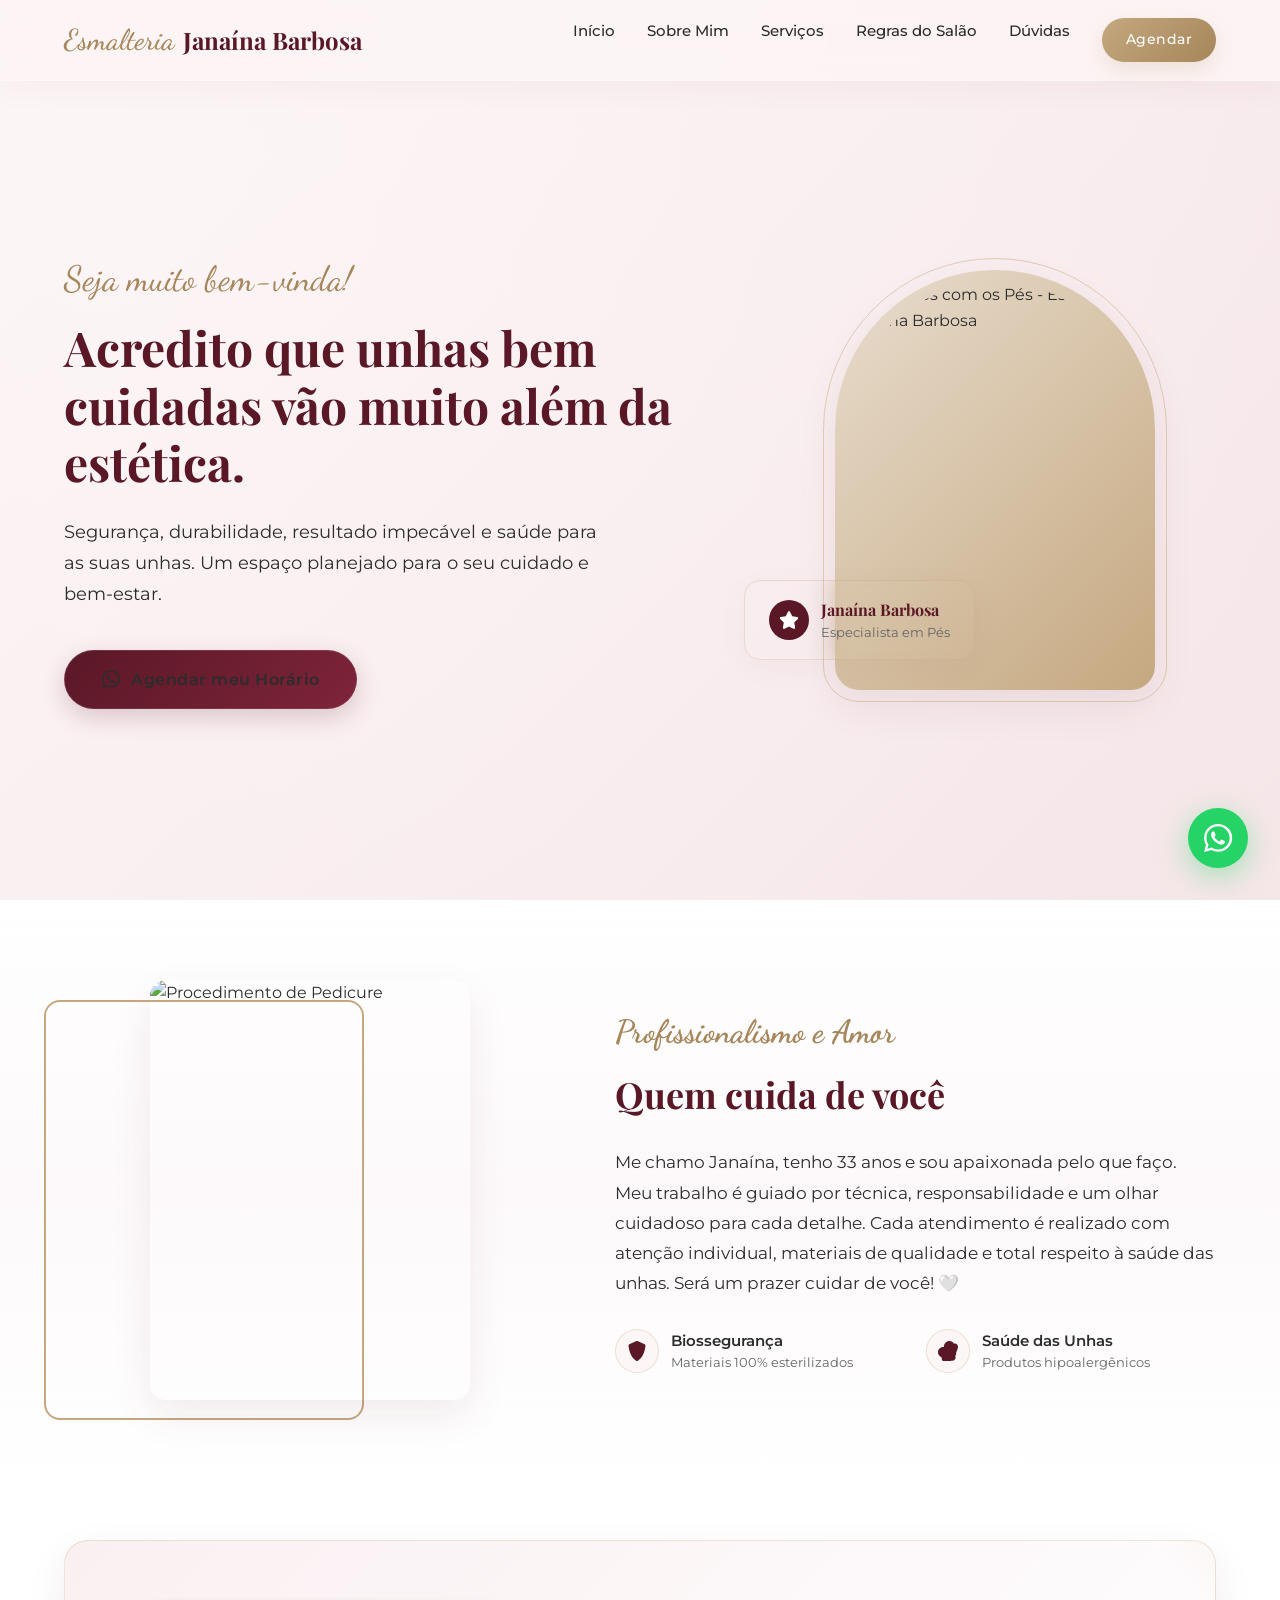
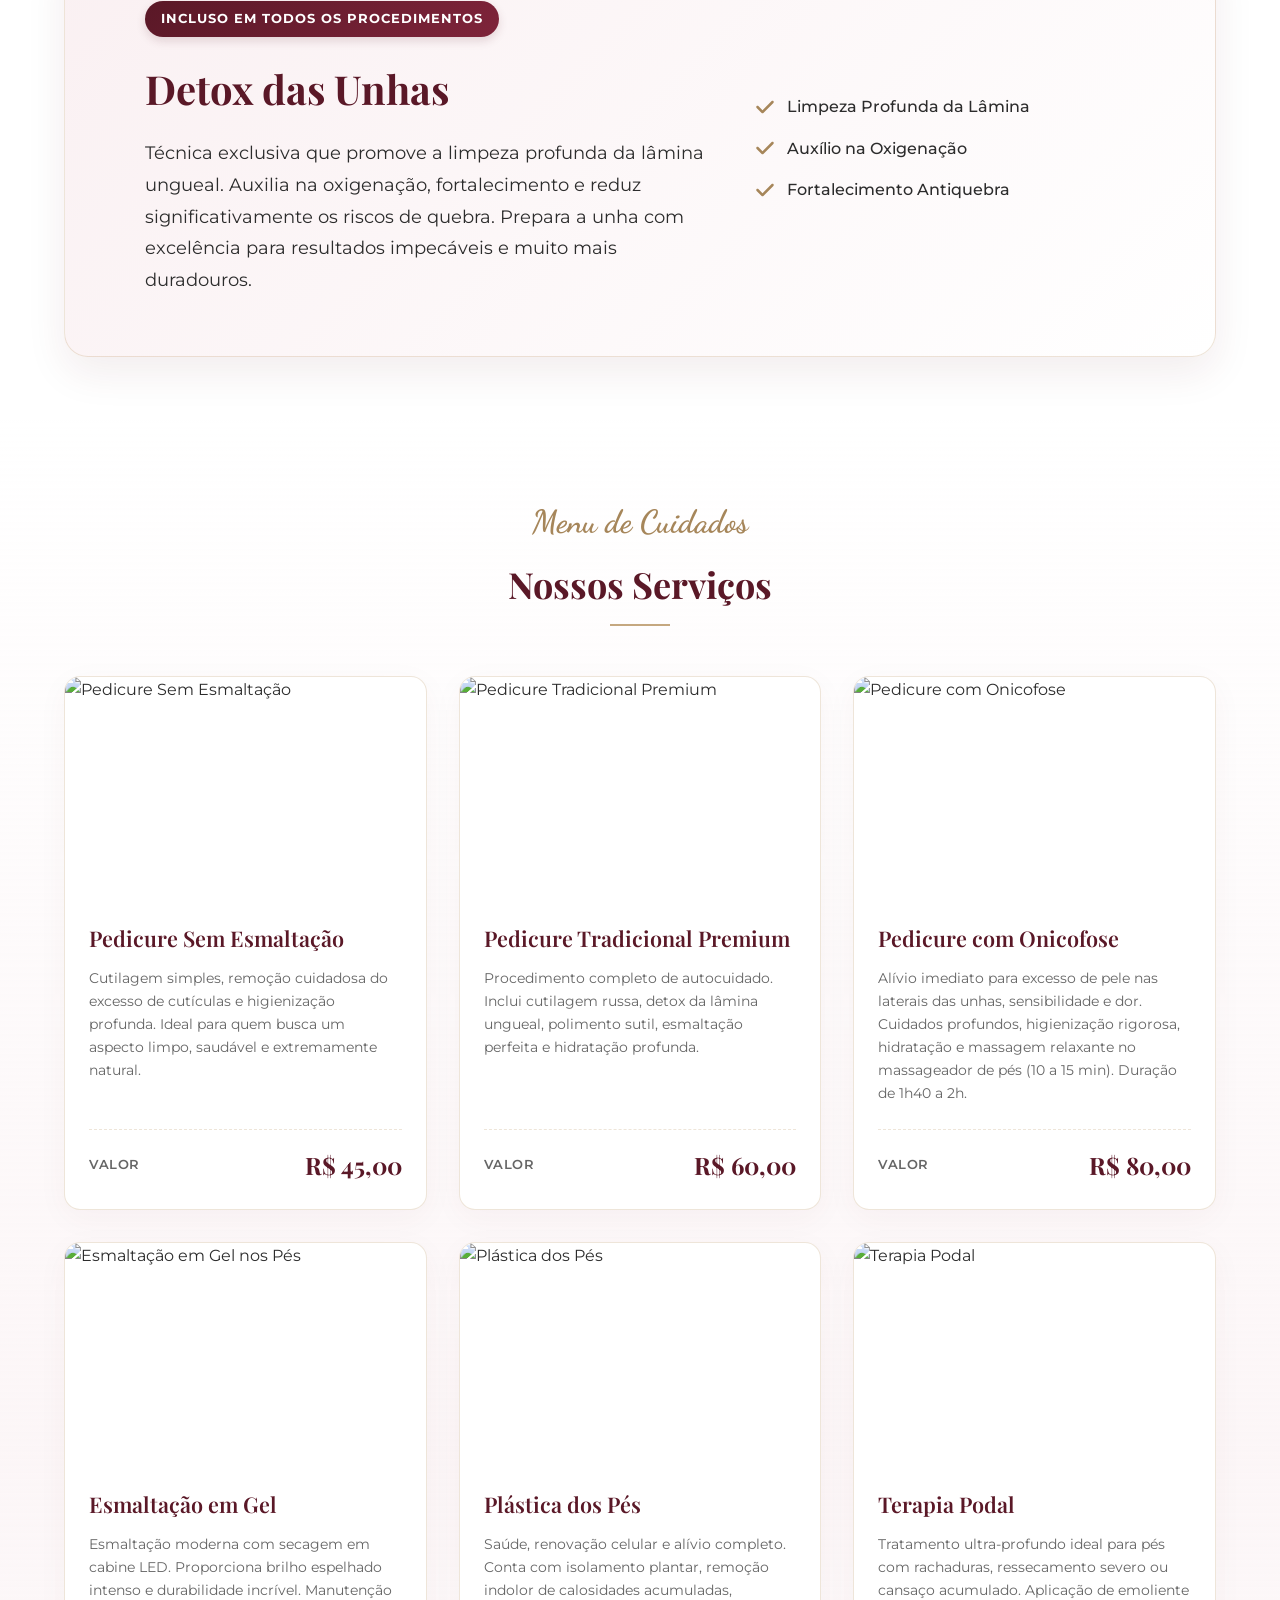
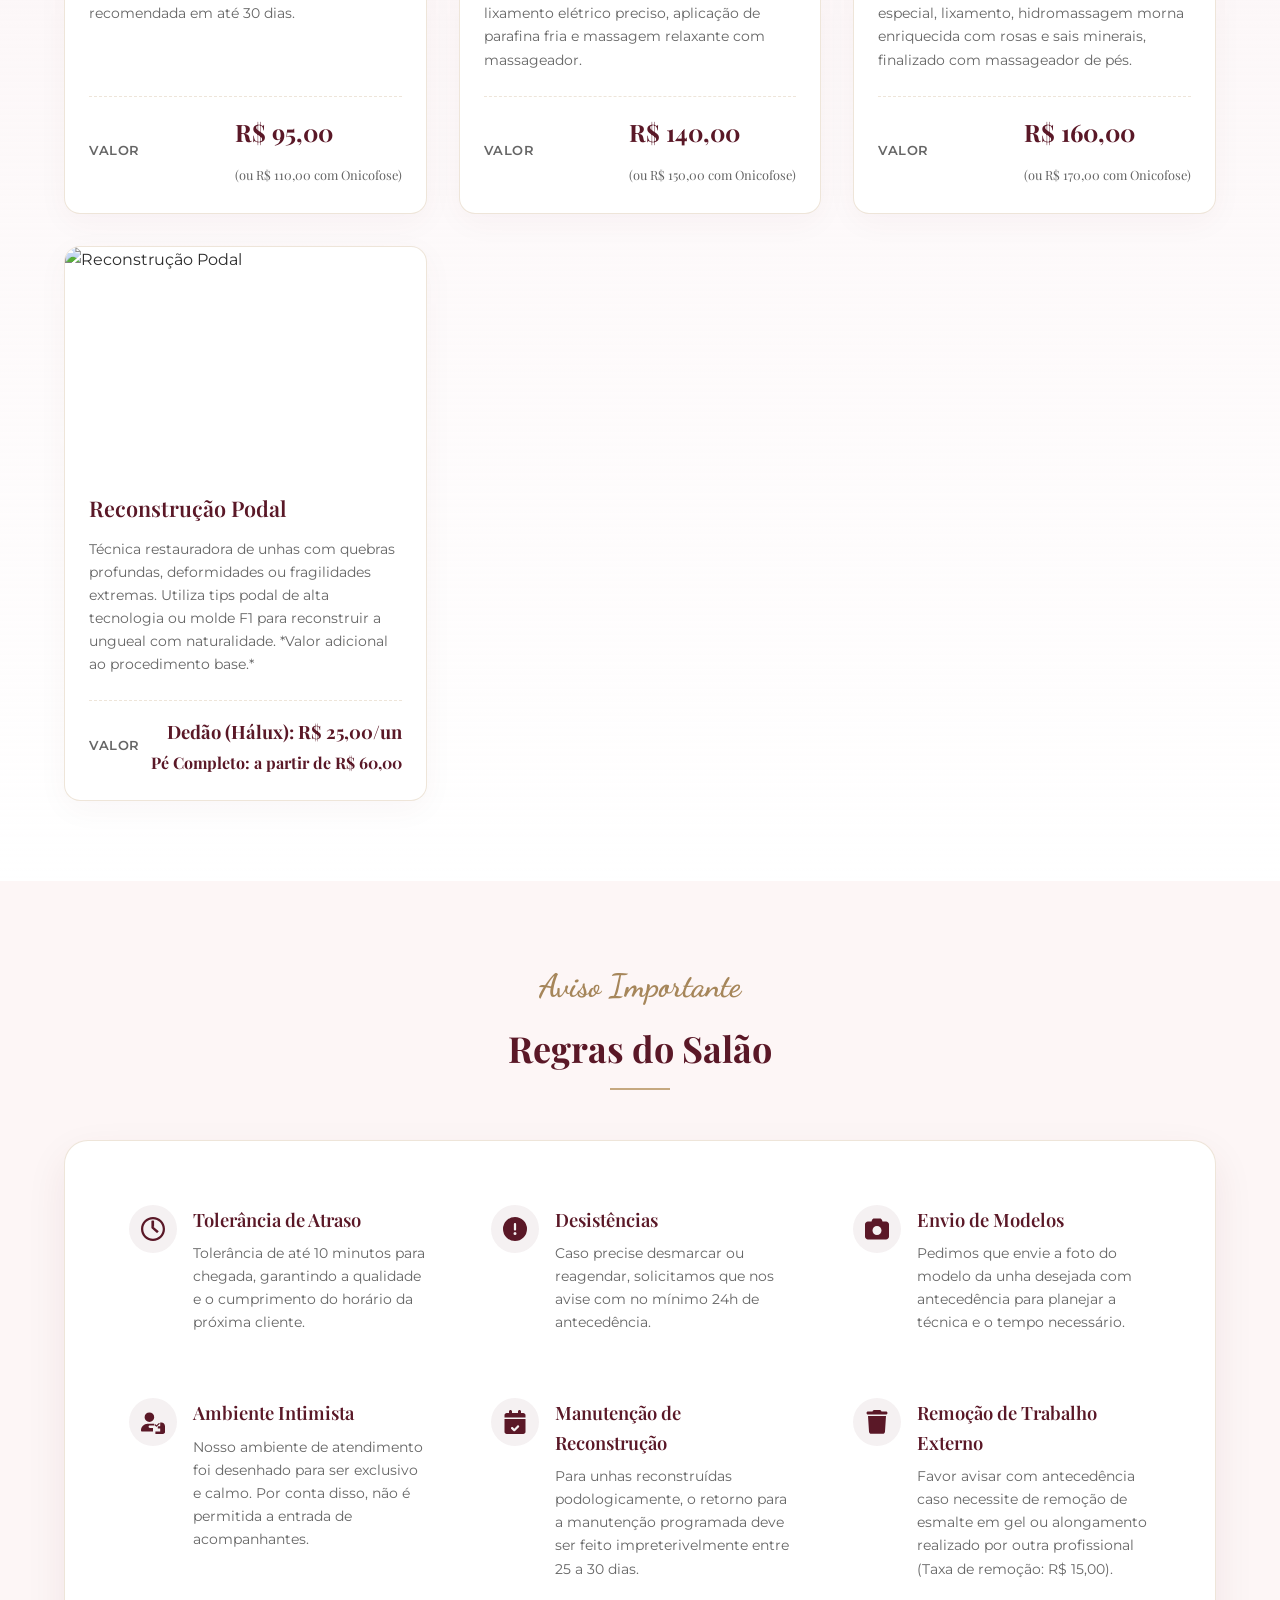
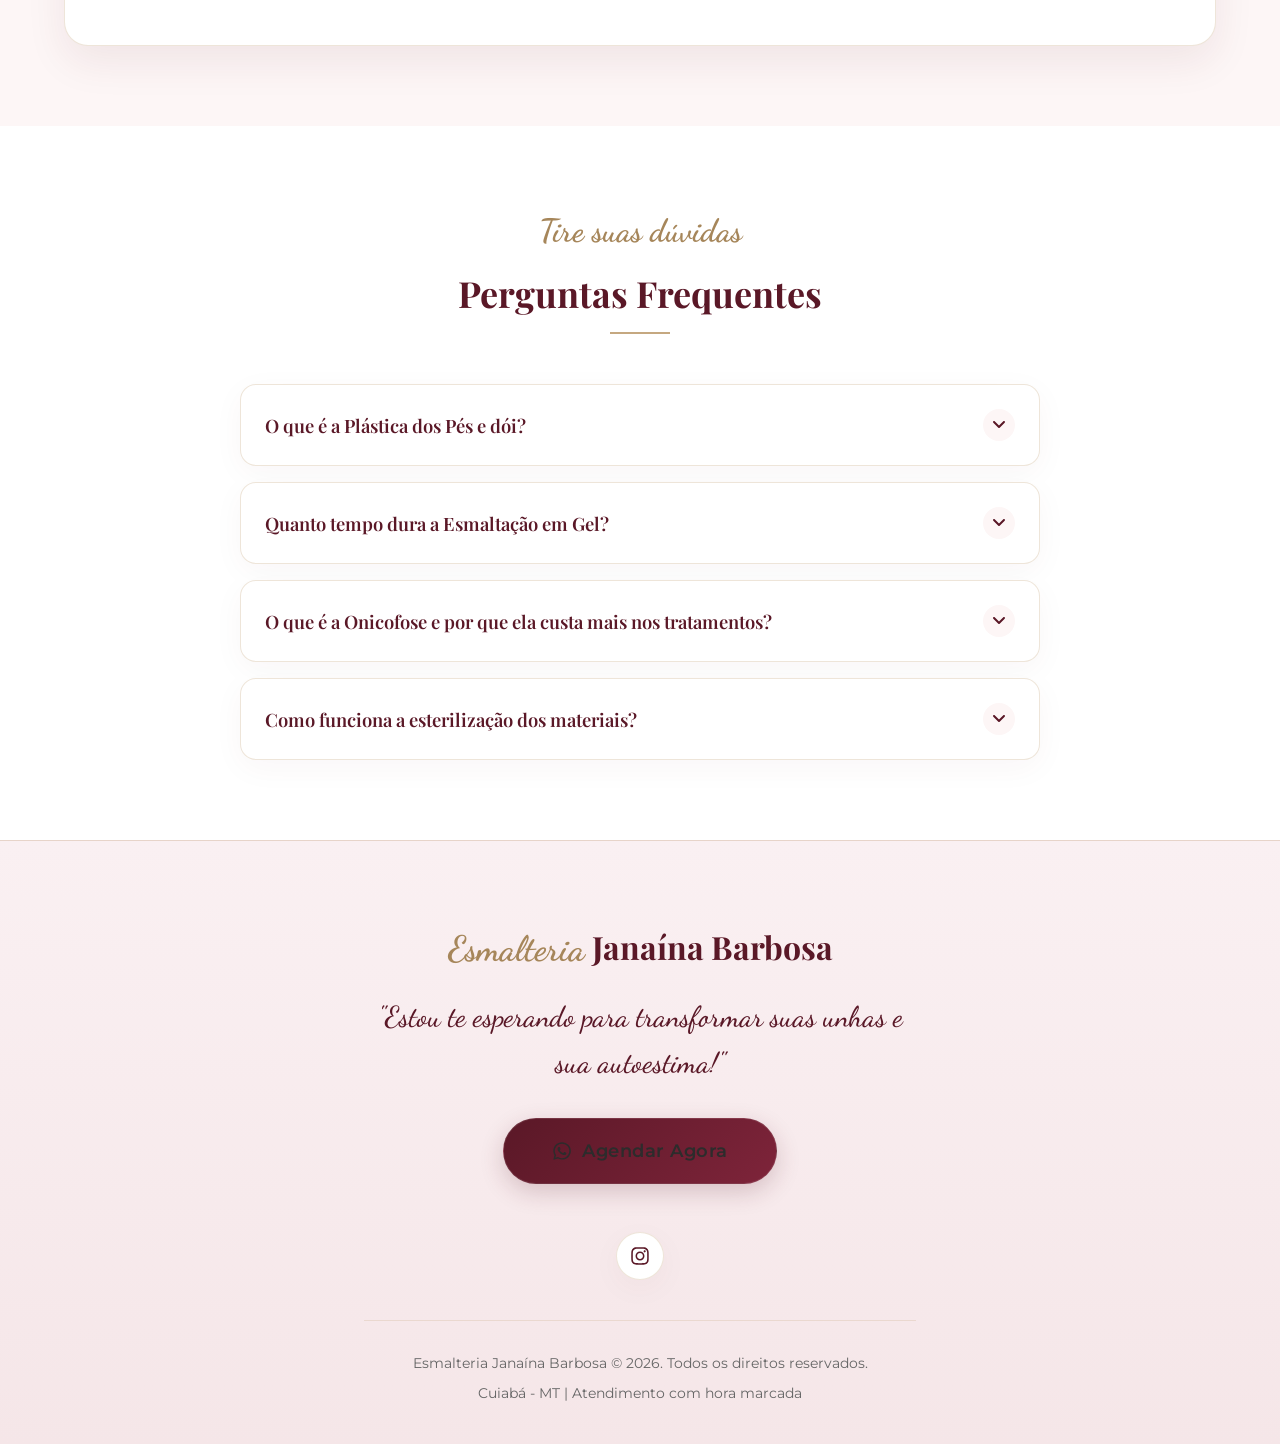
==== index.html @ ee3bd432 "Update image sources for services in index.html" ====
<!DOCTYPE html>
<html lang="pt-BR">
<head>
  <meta charset="UTF-8">
  <meta name="viewport" content="width=device-width, initial-scale=1.0">
  <title>Esmalteria Janaína Barbosa | Saúde e Estética das Unhas</title>
  <meta name="description" content="Esmalteria premium com foco na saúde e estética de pés e mãos. Agende sua Plástica dos Pés, Terapia Podal ou Esmaltação em Gel com Janaína Barbosa.">
  
  <!-- CSS Link -->
  <link rel="stylesheet" href="style.css">
  
  <!-- JS Link -->
  <script src="script.js" defer></script>
</head>
<body>

  <!-- Navigation Header -->
  <header id="header">
    <div class="container nav-wrapper">
      <a href="#" class="logo" id="navLogo">
        <span>Esmalteria</span> Janaína Barbosa
      </a>
      
      <button class="menu-toggle" id="menuToggle" aria-label="Abrir Menu">
        <span></span>
        <span></span>
        <span></span>
      </button>
      
      <ul class="nav-links" id="navLinks">
        <li><a href="#inicio">Início</a></li>
        <li><a href="#sobre">Sobre Mim</a></li>
        <li><a href="#servicos">Serviços</a></li>
        <li><a href="#regras">Regras do Salão</a></li>
        <li><a href="#faq">Dúvidas</a></li>
        <li><a href="#agendar" class="btn btn-gold" style="padding: 10px 24px; font-size: 0.9rem; color: #FFFFFF;">Agendar</a></li>
      </ul>
    </div>
  </header>

  <main>
    <!-- Hero Section -->
    <section id="inicio" class="hero">
      <div class="container hero-grid">
        <div class="hero-content">
          <span class="hero-welcome">Seja muito bem-vinda!</span>
          <h1 class="hero-title">Acredito que unhas bem cuidadas vão muito além da estética.</h1>
          <p class="hero-subtitle">Segurança, durabilidade, resultado impecável e saúde para as suas unhas. Um espaço planejado para o seu cuidado e bem-estar.</p>
          <div class="hero-cta">
            <a href="https://wa.me/5511999999999?text=Olá%20Janaína,%20gostaria%20de%20agendar%20um%20horário." target="_blank" class="btn btn-primary" id="heroCTA">
              <!-- WhatsApp SVG Icon -->
              <svg xmlns="http://www.w3.org/2000/svg" viewBox="0 0 448 512">
                <path d="M380.9 97.1C339 55.1 283.2 32 223.9 32c-122.4 0-222 99.6-222 222 0 39.1 10.2 77.3 29.6 111L3 480l117.7-30.9c32.4 17.7 68.9 27 106.1 27h.1c122.3 0 224.1-99.6 224.1-222 0-59.3-25.2-115-67.1-157zm-157 341.6c-33.2 0-65.7-8.9-94-25.7l-6.7-4-69.8 18.3L72 359.2l-4.4-7c-18.5-29.4-28.2-63.3-28.2-98.2 0-101.7 82.8-184.5 184.6-184.5 49.3 0 95.6 19.2 130.4 54.1 34.8 34.9 56.2 81.2 56.1 130.5 0 101.8-84.9 184.6-186.6 184.6zm101.2-138.2c-5.5-2.8-32.8-16.2-37.9-18-5.1-1.9-8.8-2.8-12.5 2.8-3.7 5.6-14.3 18-17.6 21.8-3.2 3.7-6.5 4.2-12 1.4-32.6-16.3-54-29.1-75.5-66-5.7-9.8 5.7-9.1 16.3-30.3 1.8-3.7 .9-6.9-.5-9.7-1.4-2.8-12.5-30.1-17.1-41.2-4.5-10.8-9.1-9.3-12.5-9.5-3.2-.2-6.9-.2-10.6-.2-3.7 0-9.7 1.4-14.8 6.9-5.1 5.6-19.4 19-19.4 46.3 0 27.3 19.9 53.7 22.6 57.4 2.8 3.7 39.1 59.7 94.8 83.8 35.2 15.2 49 16.5 66.6 13.9 10.7-1.6 32.8-13.4 37.4-26.4 4.6-13 4.6-24.1 3.2-26.4-1.3-2.5-5-3.9-10.5-6.6z"/>
              </svg>
              Agendar meu Horário
            </a>
          </div>
        </div>
        <div class="hero-image-wrapper">
          <div class="hero-image-frame">
            <img src="https://images.unsplash.com/photo-1519699047748-de8e457a634e?q=80&w=600&auto=format&fit=crop" alt="Cuidados com os Pés - Esmalteria Janaína Barbosa">
          </div>
          <div class="hero-badge">
            <div class="hero-badge-icon">
              <!-- Star SVG Icon -->
              <svg xmlns="http://www.w3.org/2000/svg" viewBox="0 0 576 512" style="fill: currentColor; width: 20px; height: 20px;">
                <path d="M316.9 18C311.6 7 300.4 0 288.1 0s-23.4 7-28.8 18L195 150.3 51.4 171.5c-12 1.8-22 10.2-25.7 21.7s-.7 24.2 8 32.7L137.8 329 113.2 474.7c-2 12 3 24.2 12.9 31.3s23 8 33.8 2.3l128.3-68.5 128.3 68.5c10.8 5.7 23.9 4.9 33.8-2.3s14.9-19.3 12.9-31.3L438.5 329 542.7 225.9c8.6-8.5 11.7-21.2 7.9-32.7s-13.7-19.9-25.7-21.7L381.2 150.3 316.9 18z"/>
              </svg>
            </div>
            <div class="hero-badge-text">
              <h4>Janaína Barbosa</h4>
              <p>Especialista em Pés</p>
            </div>
          </div>
        </div>
      </div>
    </section>

    <!-- Sobre Mim Section -->
    <section id="sobre" class="about">
      <div class="container about-grid reveal">
        <div class="about-image-wrapper">
          <div class="about-image-frame">
            <img src="https://br.pinterest.com/teresinhamedeir/unhas-decoradas-p%C3%A9/" alt="Procedimento de Pedicure">
          </div>
          <div class="about-image-border"></div>
        </div>
        <div class="about-info">
          <span class="section-subtitle">Profissionalismo e Amor</span>
          <h2 class="about-title">Quem cuida de você</h2>
          <p class="about-text">
            Me chamo Janaína, tenho 33 anos e sou apaixonada pelo que faço. Meu trabalho é guiado por técnica, responsabilidade e um olhar cuidadoso para cada detalhe. Cada atendimento é realizado com atenção individual, materiais de qualidade e total respeito à saúde das unhas. Será um prazer cuidar de você! 🤍
          </p>
          <div class="about-highlights">
            <div class="about-hl-item">
              <div class="about-hl-icon">
                <!-- Shield/Security SVG Icon -->
                <svg xmlns="http://www.w3.org/2000/svg" viewBox="0 0 512 512">
                  <path d="M256 0c4.6 0 9.2 1 13.4 2.9L452.8 80.1c11.9 5.1 19.3 17.1 19.2 30c-1.4 125.7-65.7 325-201.2 400.1c-9.2 5.1-20.2 5.1-29.4 0C106.1 435.1 41.7 235.8 40.1 110.1c-.1-12.9 7.3-24.9 19.2-30L242.6 2.9C246.8 1 251.4 0 256 0z"/>
                </svg>
              </div>
              <div class="about-hl-text">
                <h4>Biossegurança</h4>
                <p>Materiais 100% esterilizados</p>
              </div>
            </div>
            <div class="about-hl-item">
              <div class="about-hl-icon">
                <!-- Leaf/Health SVG Icon -->
                <svg xmlns="http://www.w3.org/2000/svg" viewBox="0 0 512 512">
                  <path d="M512 144c0-44.2-35.8-80-80-80c-8.5 0-16.7 1.3-24.4 3.8C385.3 27.6 343.3 0 295 0C215.5 0 151 64.5 151 144c0 4.8 .2 9.5 .7 14.2c-5.3-2.1-11-3.2-17-3.2C60.2 155 0 215.2 0 289c0 58.7 37.6 108.6 90.3 126.7c-.2 2.8-.3 5.5-.3 8.3c0 79.5 64.5 144 144 144c48.3 0 90.3-27.6 112.6-67.8c7.7 2.4 15.9 3.8 24.4 3.8c44.2 0 80-35.8 80-80c0-14.2-3.7-27.5-10.2-39.2c16.3-17.7 26.2-41.2 26.2-67.2c0-8.8-1.1-17.3-3.3-25.5C492.2 218.6 512 183.6 512 144z"/>
                </svg>
              </div>
              <div class="about-hl-text">
                <h4>Saúde das Unhas</h4>
                <p>Produtos hipoalergênicos</p>
              </div>
            </div>
          </div>
        </div>
      </div>
    </section>

    <!-- O Nosso Diferencial Section -->
    <section class="differential">
      <div class="container">
        <div class="detox-banner reveal">
          <div class="detox-content">
            <span class="detox-badge">Incluso em todos os procedimentos</span>
            <h3 class="detox-title">Detox das Unhas</h3>
            <p class="detox-desc">
              Técnica exclusiva que promove a limpeza profunda da lâmina ungueal. Auxilia na oxigenação, fortalecimento e reduz significativamente os riscos de quebra. Prepara a unha com excelência para resultados impecáveis e muito mais duradouros.
            </p>
          </div>
          <div class="detox-actions">
            <ul class="detox-benefits">
              <li>
                <svg xmlns="http://www.w3.org/2000/svg" viewBox="0 0 448 512"><path d="M438.6 105.4c12.5 12.5 12.5 32.8 0 45.3l-256 256c-12.5 12.5-32.8 12.5-45.3 0l-128-128c-12.5-12.5-12.5-32.8 0-45.3s32.8-12.5 45.3 0L160 338.7 393.4 105.4c12.5-12.5 32.8-12.5 45.3 0z"/></svg>
                Limpeza Profunda da Lâmina
              </li>
              <li>
                <svg xmlns="http://www.w3.org/2000/svg" viewBox="0 0 448 512"><path d="M438.6 105.4c12.5 12.5 12.5 32.8 0 45.3l-256 256c-12.5 12.5-32.8 12.5-45.3 0l-128-128c-12.5-12.5-12.5-32.8 0-45.3s32.8-12.5 45.3 0L160 338.7 393.4 105.4c12.5-12.5 32.8-12.5 45.3 0z"/></svg>
                Auxílio na Oxigenação
              </li>
              <li>
                <svg xmlns="http://www.w3.org/2000/svg" viewBox="0 0 448 512"><path d="M438.6 105.4c12.5 12.5 12.5 32.8 0 45.3l-256 256c-12.5 12.5-32.8 12.5-45.3 0l-128-128c-12.5-12.5-12.5-32.8 0-45.3s32.8-12.5 45.3 0L160 338.7 393.4 105.4c12.5-12.5 32.8-12.5 45.3 0z"/></svg>
                Fortalecimento Antiquebra
              </li>
            </ul>
          </div>
        </div>
      </div>
    </section>

    <!-- Nossos Serviços Section -->
    <section id="servicos" class="services">
      <div class="container">
        <div class="section-header reveal">
          <span class="section-subtitle">Menu de Cuidados</span>
          <h2 class="section-title">Nossos Serviços</h2>
        </div>
        
        <div class="services-grid">
          <!-- Card 1 -->
          <div class="service-card reveal delay-1">
            <div class="service-image">
              <img src="https://encrypted-tbn0.gstatic.com/images?q=tbn:ANd9GcQfGQwTFAbRQjj60uvIUvtodmGIgBIXGA00aEQXnigacWZRewtRfnmXS8Y&s=10" alt="Pedicure Sem Esmaltação">
            </div>
            <div class="service-content">
              <h3 class="service-title">Pedicure Sem Esmaltação</h3>
              <p class="service-desc">Cutilagem simples, remoção cuidadosa do excesso de cutículas e higienização profunda. Ideal para quem busca um aspecto limpo, saudável e extremamente natural.</p>
              <div class="service-price-row">
                <span class="service-price-label">Valor</span>
                <span class="service-price">R$ 45,00</span>
              </div>
            </div>
          </div>
          
          <!-- Card 2 -->
          <div class="service-card reveal delay-2">
            <div class="service-image">
              <img src="https://static.stealthelook.com.br/wp-content/uploads/2025/10/unhas-do-pe-decorada-poa-20251030133206.jpg" alt="Pedicure Tradicional Premium">
            </div>
            <div class="service-content">
              <h3 class="service-title">Pedicure Tradicional Premium</h3>
              <p class="service-desc">Procedimento completo de autocuidado. Inclui cutilagem russa, detox da lâmina ungueal, polimento sutil, esmaltação perfeita e hidratação profunda.</p>
              <div class="service-price-row">
                <span class="service-price-label">Valor</span>
                <span class="service-price">R$ 60,00</span>
              </div>
            </div>
          </div>
          
          <!-- Card 3 -->
          <div class="service-card reveal delay-3">
            <div class="service-image">
              <img src="https://www.baruel.com.br/wp-content/uploads/2026/03/relaxamento-e-bem-estar-cores-esmaltes-saude-1280301022.jpg" alt="Pedicure com Onicofose">
            </div>
            <div class="service-content">
              <h3 class="service-title">Pedicure com Onicofose</h3>
              <p class="service-desc">Alívio imediato para excesso de pele nas laterais das unhas, sensibilidade e dor. Cuidados profundos, higienização rigorosa, hidratação e massagem relaxante no massageador de pés (10 a 15 min). Duração de 1h40 a 2h.</p>
              <div class="service-price-row">
                <span class="service-price-label">Valor</span>
                <span class="service-price">R$ 80,00</span>
              </div>
            </div>
          </div>
          
          <!-- Card 4 -->
          <div class="service-card reveal delay-1">
            <div class="service-image">
              <img src="https://encrypted-tbn0.gstatic.com/images?q=tbn:ANd9GcSE6XClq9IBw14uC4Z6KAy7g53EKNiEYj2CuojqzjkgMK8Mbgz2ZGNFsXQ&s=10" alt="Esmaltação em Gel nos Pés">
            </div>
            <div class="service-content">
              <h3 class="service-title">Esmaltação em Gel</h3>
              <p class="service-desc">Esmaltação moderna com secagem em cabine LED. Proporciona brilho espelhado intenso e durabilidade incrível. Manutenção recomendada em até 30 dias.</p>
              <div class="service-price-row">
                <span class="service-price-label">Valor</span>
                <span class="service-price">R$ 95,00 <span style="font-size:0.8rem; font-weight:normal; color:var(--text-muted);"><br>(ou R$ 110,00 com Onicofose)</span></span>
              </div>
            </div>
          </div>
          
          <!-- Card 5 -->
          <div class="service-card reveal delay-2">
            <div class="service-image">
              <img src="https://encrypted-tbn0.gstatic.com/images?q=tbn:ANd9GcS7_odiAg0Twh_QIH1j5QRAmz22VT1BfH9ZgdRdhv4bYQ&s=10" alt="Plástica dos Pés">
            </div>
            <div class="service-content">
              <h3 class="service-title">Plástica dos Pés</h3>
              <p class="service-desc">Saúde, renovação celular e alívio completo. Conta com isolamento plantar, remoção indolor de calosidades acumuladas, lixamento elétrico preciso, aplicação de parafina fria e massagem relaxante com massageador.</p>
              <div class="service-price-row">
                <span class="service-price-label">Valor</span>
                <span class="service-price">R$ 140,00 <span style="font-size:0.8rem; font-weight:normal; color:var(--text-muted);"><br>(ou R$ 150,00 com Onicofose)</span></span>
              </div>
            </div>
          </div>
          
          <!-- Card 6 -->
          <div class="service-card reveal delay-3">
            <div class="service-image">
              <img src="https://i.ytimg.com/vi/RR5N0VuxXSI/hq720.jpg?sqp=-oaymwE7CK4FEIIDSFryq4qpAy0IARUAAAAAGAElAADIQj0AgKJD8AEB-AH-CYAC0AWKAgwIABABGGUgYChVMA8=&rs=AOn4CLBC4q0KHbroN8NIduMt1H9DD7tgdg" alt="Terapia Podal">
            </div>
            <div class="service-content">
              <h3 class="service-title">Terapia Podal</h3>
              <p class="service-desc">Tratamento ultra-profundo ideal para pés com rachaduras, ressecamento severo ou cansaço acumulado. Aplicação de emoliente especial, lixamento, hidromassagem morna enriquecida com rosas e sais minerais, finalizado com massageador de pés.</p>
              <div class="service-price-row">
                <span class="service-price-label">Valor</span>
                <span class="service-price">R$ 160,00 <span style="font-size:0.8rem; font-weight:normal; color:var(--text-muted);"><br>(ou R$ 170,00 com Onicofose)</span></span>
              </div>
            </div>
          </div>
          
          <!-- Card 7 -->
          <div class="service-card reveal delay-2">
            <div class="service-image">
              <img src="https://encrypted-tbn0.gstatic.com/images?q=tbn:ANd9GcSO_KlGRvyfrM8IjFBRwx3z-emGu8jorfT-_3BAWPgupGGUfBb2UAr7Di_s&s=10" alt="Reconstrução Podal">
            </div>
            <div class="service-content">
              <h3 class="service-title">Reconstrução Podal</h3>
              <p class="service-desc">Técnica restauradora de unhas com quebras profundas, deformidades ou fragilidades extremas. Utiliza tips podal de alta tecnologia ou molde F1 para reconstruir a ungueal com naturalidade. *Valor adicional ao procedimento base.*</p>
              <div class="service-price-row">
                <span class="service-price-label">Valor</span>
                <span class="service-price" style="font-size:1.15rem; text-align:right;">Dedão (Hálux): R$ 25,00/un<br><span style="font-size: 1rem;">Pé Completo: a partir de R$ 60,00</span></span>
              </div>
          </div>
        </div>
      </div>
    </section>

    <!-- Regras do Salão Section -->
    <section id="regras" class="rules">
      <div class="container reveal">
        <div class="section-header">
          <span class="section-subtitle">Aviso Importante</span>
          <h2 class="section-title">Regras do Salão</h2>
        </div>
        
        <div class="rules-wrapper">
          <div class="rules-grid">
            <!-- Regra 1 -->
            <div class="rule-item">
              <div class="rule-icon">
                <!-- Clock SVG -->
                <svg xmlns="http://www.w3.org/2000/svg" viewBox="0 0 512 512">
                  <path d="M256 0C114.6 0 0 114.6 0 256S114.6 512 256 512s256-114.6 256-256S397.4 0 256 0zm0 464c-114.7 0-208-93.3-208-208S141.3 48 256 48s208 93.3 208 208-93.3 208-208 208zm8-256.4L372.4 296c5 5 5 13 .3 18.2l-23 23c-5 5-13.2 5.1-18.3 .3l-105-99.3c-2.8-2.6-4.4-6.3-4.4-10.1v-140c0-7 5.7-12.7 12.7-12.7h32c7 0 12.7 5.7 12.7 12.7v120.3z"/>
                </svg>
              </div>
              <div class="rule-text">
                <h4>Tolerância de Atraso</h4>
                <p>Tolerância de até 10 minutos para chegada, garantindo a qualidade e o cumprimento do horário da próxima cliente.</p>
              </div>
            </div>
            
            <!-- Regra 2 -->
            <div class="rule-item">
              <div class="rule-icon">
                <!-- Alert/Cancel SVG -->
                <svg xmlns="http://www.w3.org/2000/svg" viewBox="0 0 512 512">
                  <path d="M256 512A256 256 0 1 0 256 0a256 256 0 1 0 0 512zm0-384c13.3 0 24 10.7 24 24V264c0 13.3-10.7 24-24 24s-24-10.7-24-24V152c0-13.3 10.7-24 24-24zM224 352a32 32 0 1 1 64 0 32 32 0 1 1 -64 0z"/>
                </svg>
              </div>
              <div class="rule-text">
                <h4>Desistências</h4>
                <p>Caso precise desmarcar ou reagendar, solicitamos que nos avise com no mínimo 24h de antecedência.</p>
              </div>
            </div>
            
            <!-- Regra 3 -->
            <div class="rule-item">
              <div class="rule-icon">
                <!-- Camera/Nails SVG -->
                <svg xmlns="http://www.w3.org/2000/svg" viewBox="0 0 512 512">
                  <path d="M149.1 64.8L138.7 96H64C28.7 96 0 124.7 0 160V416c0 35.3 28.7 64 64 64H448c35.3 0 64-28.7 64-64V160c0-35.3-28.7-64-64-64H373.3L362.9 64.8C356.4 45.2 338.1 32 317.4 32H194.6c-20.7 0-39 13.2-45.5 32.8zM256 384c-53 0-96-43-96-96s43-96 96-96s96 43 96 96s-43 96-96 96z"/>
                </svg>
              </div>
              <div class="rule-text">
                <h4>Envio de Modelos</h4>
                <p>Pedimos que envie a foto do modelo da unha desejada com antecedência para planejar a técnica e o tempo necessário.</p>
              </div>
            </div>
            
            <!-- Regra 4 -->
            <div class="rule-item">
              <div class="rule-icon">
                <!-- User Restriction SVG -->
                <svg xmlns="http://www.w3.org/2000/svg" viewBox="0 0 640 512">
                  <path d="M224 256A128 128 0 1 0 224 0a128 128 0 1 0 0 256zm-45.7 48C79.8 304 0 383.8 0 482.3C0 498.7 13.3 512 29.7 512H320V416H234.7c-17.7 0-32-14.3-32-32s14.3-32 32-32H352V304H178.3zm315-16.5c-6.2-6.2-16.4-6.2-22.6 0l-57.8 57.8-21.8-21.8c-6.2-6.2-16.4-6.2-22.6 0s-6.2 16.4 0 22.6l33.1 33.1c6.2 6.2 16.4 6.2 22.6 0l69.1-69.1c6.2-6.2 6.2-16.4 0-22.6zM640 368c0-53-43-96-96-96H512v96H448v64h64v80H384v64h176c53 0 96-43 96-96V368z"/>
                </svg>
              </div>
              <div class="rule-text">
                <h4>Ambiente Intimista</h4>
                <p>Nosso ambiente de atendimento foi desenhado para ser exclusivo e calmo. Por conta disso, não é permitida a entrada de acompanhantes.</p>
              </div>
            </div>

            <!-- Regra 5 -->
            <div class="rule-item">
              <div class="rule-icon">
                <!-- Calendar SVG -->
                <svg xmlns="http://www.w3.org/2000/svg" viewBox="0 0 448 512">
                  <path d="M128 0c17.7 0 32 14.3 32 32V64H288V32c0-17.7 14.3-32 32-32s32 14.3 32 32V64h48c26.5 0 48 21.5 48 48v48H0V112C0 85.5 21.5 64 48 64H96V32c0-17.7 14.3-32 32-32zM0 192H448V464c0 26.5-21.5 48-48 48H48c-26.5 0-48-21.5-48-48V192zm305.8 142c-9.4-9.4-24.6-9.4-33.9 0l-63.9 63.9-27.9-27.9c-9.4-9.4-24.6-9.4-33.9 0s-9.4 24.6 0 33.9l44.9 44.9c9.4 9.4 24.6 9.4 33.9 0l80.9-80.9c9.3-9.4 9.3-24.6 0-33.9z"/>
                </svg>
              </div>
              <div class="rule-text">
                <h4>Manutenção de Reconstrução</h4>
                <p>Para unhas reconstruídas podologicamente, o retorno para a manutenção programada deve ser feito impreterivelmente entre 25 a 30 dias.</p>
              </div>
            </div>

            <!-- Regra 6 -->
            <div class="rule-item">
              <div class="rule-icon">
                <!-- Remove SVG -->
                <svg xmlns="http://www.w3.org/2000/svg" viewBox="0 0 448 512">
                  <path d="M135.2 17.7L128 32H32C14.3 32 0 46.3 0 64S14.3 96 32 96H416c17.7 0 32-14.3 32-32s-14.3-32-32-32H320l-7.2-14.3C307.4 6.8 296.3 0 284.2 0H163.8c-12.1 0-23.2 6.8-28.6 17.7zM416 128H32L53.7 462.2c1.6 25.3 22.6 45.8 47.9 45.8H346.4c25.3 0 46.3-20.5 47.9-45.8L416 128z"/>
                </svg>
              </div>
              <div class="rule-text">
                <h4>Remoção de Trabalho Externo</h4>
                <p>Favor avisar com antecedência caso necessite de remoção de esmalte em gel ou alongamento realizado por outra profissional (Taxa de remoção: R$ 15,00).</p>
              </div>
            </div>
          </div>
        </div>
      </div>
    </section>

    <!-- FAQ Section -->
    <section id="faq" class="faq">
      <div class="container reveal">
        <div class="section-header">
          <span class="section-subtitle">Tire suas dúvidas</span>
          <h2 class="section-title">Perguntas Frequentes</h2>
        </div>
        
        <div class="faq-wrapper">
          <!-- FAQ 1 -->
          <div class="faq-item">
            <div class="faq-header">
              <h4>O que é a Plástica dos Pés e dói?</h4>
              <div class="faq-toggle-icon">
                <svg xmlns="http://www.w3.org/2000/svg" viewBox="0 0 384 512"><path d="M169.4 342.6c12.5 12.5 32.8 12.5 45.3 0l160-160c12.5-12.5 12.5-32.8 0-45.3s-32.8-12.5-45.3 0L192 274.7 54.6 137.4c-12.5-12.5-32.8-12.5-45.3 0s-12.5 32.8 0 45.3l160 160z"/></svg>
              </div>
            </div>
            <div class="faq-content">
              <p>A Plástica dos Pés é um tratamento voltado para a saúde plantar que ajuda a remover calosidades e ressecamentos sem o uso de lâminas cortantes. O procedimento é 100% indolor, seguro e utiliza ativos hidratantes e lixamento elétrico para deixar a sola do pé extremamente macia e regenerada.</p>
            </div>
          </div>
          
          <!-- FAQ 2 -->
          <div class="faq-item">
            <div class="faq-header">
              <h4>Quanto tempo dura a Esmaltação em Gel?</h4>
              <div class="faq-toggle-icon">
                <svg xmlns="http://www.w3.org/2000/svg" viewBox="0 0 384 512"><path d="M169.4 342.6c12.5 12.5 32.8 12.5 45.3 0l160-160c12.5-12.5 12.5-32.8 0-45.3s-32.8-12.5-45.3 0L192 274.7 54.6 137.4c-12.5-12.5-32.8-12.5-45.3 0s-12.5 32.8 0 45.3l160 160z"/></svg>
              </div>
            </div>
            <div class="faq-content">
              <p>A Esmaltação em Gel dura em média de 20 a 30 dias com brilho impecável e sem descascar, variando conforme os cuidados individuais da cliente e o crescimento natural da sua unha. A manutenção ou remoção profissional deve ser programada a cada 25 ou 30 dias.</p>
            </div>
          </div>
          
          <!-- FAQ 3 -->
          <div class="faq-item">
            <div class="faq-header">
              <h4>O que é a Onicofose e por que ela custa mais nos tratamentos?</h4>
              <div class="faq-toggle-icon">
                <svg xmlns="http://www.w3.org/2000/svg" viewBox="0 0 384 512"><path d="M169.4 342.6c12.5 12.5 32.8 12.5 45.3 0l160-160c12.5-12.5 12.5-32.8 0-45.3s-32.8-12.5-45.3 0L192 274.7 54.6 137.4c-12.5-12.5-32.8-12.5-45.3 0s-12.5 32.8 0 45.3l160 160z"/></svg>
              </div>
            </div>
            <div class="faq-content">
              <p>A onicofose é uma calosidade que se desenvolve nas laterais da lâmina da unha (geralmente do dedão), causando grande pressão, dor e acúmulo de pele. O tratamento dessa condição requer maior atenção, técnicas específicas de desbridamento, instrumentos de alta precisão e maior tempo de atendimento (por isso o pequeno acréscimo de valor), trazendo alívio imediato e conforto absoluto para caminhar.</p>
            </div>
          </div>

          <!-- FAQ 4 -->
          <div class="faq-item">
            <div class="faq-header">
              <h4>Como funciona a esterilização dos materiais?</h4>
              <div class="faq-toggle-icon">
                <svg xmlns="http://www.w3.org/2000/svg" viewBox="0 0 384 512"><path d="M169.4 342.6c12.5 12.5 32.8 12.5 45.3 0l160-160c12.5-12.5 12.5-32.8 0-45.3s-32.8-12.5-45.3 0L192 274.7 54.6 137.4c-12.5-12.5-32.8-12.5-45.3 0s-12.5 32.8 0 45.3l160 160z"/></svg>
              </div>
            </div>
            <div class="faq-content">
              <p>Sua saúde é nossa prioridade absoluta. Todos os materiais de metal (alicates, espátulas e brocas) passam por lavagem ultrassônica, são selados individualmente em envelopes cirúrgicos e esterilizados em Autoclave sob alta temperatura e pressão. Os demais itens de apoio (lixas, palitos de madeira e protetores) são descartados imediatamente após cada atendimento.</p>
            </div>
          </div>
        </div>
      </div>
    </section>
  </main>

  <!-- Footer -->
  <footer id="agendar">
    <div class="container footer-content reveal">
      <div class="footer-logo">
        <span>Esmalteria</span> Janaína Barbosa
      </div>
      <p class="footer-quote">
        "Estou te esperando para transformar suas unhas e sua autoestima!"
      </p>
      
      <div class="footer-cta-wrapper">
        <a href="https://wa.me/5511999999999?text=Olá%20Janaína,%20gostaria%20de%20agendar%20um%20horário." target="_blank" class="btn btn-primary" id="footerCTA">
          <!-- WhatsApp SVG Icon -->
          <svg xmlns="http://www.w3.org/2000/svg" viewBox="0 0 448 512">
            <path d="M380.9 97.1C339 55.1 283.2 32 223.9 32c-122.4 0-222 99.6-222 222 0 39.1 10.2 77.3 29.6 111L3 480l117.7-30.9c32.4 17.7 68.9 27 106.1 27h.1c122.3 0 224.1-99.6 224.1-222 0-59.3-25.2-115-67.1-157zm-157 341.6c-33.2 0-65.7-8.9-94-25.7l-6.7-4-69.8 18.3L72 359.2l-4.4-7c-18.5-29.4-28.2-63.3-28.2-98.2 0-101.7 82.8-184.5 184.6-184.5 49.3 0 95.6 19.2 130.4 54.1 34.8 34.9 56.2 81.2 56.1 130.5 0 101.8-84.9 184.6-186.6 184.6zm101.2-138.2c-5.5-2.8-32.8-16.2-37.9-18-5.1-1.9-8.8-2.8-12.5 2.8-3.7 5.6-14.3 18-17.6 21.8-3.2 3.7-6.5 4.2-12 1.4-32.6-16.3-54-29.1-75.5-66-5.7-9.8 5.7-9.1 16.3-30.3 1.8-3.7 .9-6.9-.5-9.7-1.4-2.8-12.5-30.1-17.1-41.2-4.5-10.8-9.1-9.3-12.5-9.5-3.2-.2-6.9-.2-10.6-.2-3.7 0-9.7 1.4-14.8 6.9-5.1 5.6-19.4 19-19.4 46.3 0 27.3 19.9 53.7 22.6 57.4 2.8 3.7 39.1 59.7 94.8 83.8 35.2 15.2 49 16.5 66.6 13.9 10.7-1.6 32.8-13.4 37.4-26.4 4.6-13 4.6-24.1 3.2-26.4-1.3-2.5-5-3.9-10.5-6.6z"/>
          </svg>
          Agendar Agora
        </a>
      </div>

      <div class="footer-socials">
        <a href="https://instagram.com" target="_blank" aria-label="Instagram" class="social-link">
          <!-- Instagram SVG -->
          <svg xmlns="http://www.w3.org/2000/svg" viewBox="0 0 448 512">
            <path d="M224.1 141c-63.6 0-114.9 51.3-114.9 114.9s51.3 114.9 114.9 114.9S339 319.5 339 255.9 287.7 141 224.1 141zm0 189.9c-41.4 0-75-33.6-75-75s33.6-75 75-75 75 33.6 75 75-33.6 75-75 75zm146.2-193.4c0 14.9-12.1 27-27 27s-27-12.1-27-27 12.1-27 27-27 27 12.1 27 27zm76.1 27.2c-1.7-35.9-9.9-67.7-36.2-93.9s-58-34.5-93.9-36.2c-37-2.1-147.9-2.1-184.9 0-35.8 1.7-67.6 9.9-93.9 36.1s-34.4 58-36.2 93.9c-2.1 37-2.1 147.9 0 184.9 1.7 35.9 9.9 67.7 36.2 93.9s58 34.5 93.9 36.2c37 2.1 147.9 2.1 184.9 0 35.9-1.7 67.7-9.9 93.9-36.2s34.5-58 36.2-93.9c2.1-37 2.1-147.8 0-184.8zM398.8 388c-7.8 19.6-22.9 34.7-42.6 42.6-29.5 11.7-99.5 9-132.1 9s-102.7 2.6-132.1-9c-19.6-7.8-34.7-22.9-42.6-42.6-11.7-29.5-9-99.5-9-132.1s-2.6-102.7 9-132.1c7.8-19.6 22.9-34.7 42.6-42.6 29.5-11.7 99.5-9 132.1-9s102.7-2.6 132.1 9c19.6 7.8 34.7 22.9 42.6 42.6 11.7 29.5 9 99.5 9 132.1s2.7 102.7-9 132.1z"/>
          </svg>
        </a>
      </div>

      <div class="footer-info">
        <p>Esmalteria Janaína Barbosa &copy; 2026. Todos os direitos reservados.</p>
        <p>Cuiabá - MT | Atendimento com hora marcada</p>
      </div>
    </div>
  </footer>

  <!-- Floating WhatsApp Button -->
  <a href="https://wa.me/5511999999999?text=Olá%20Janaína,%20gostaria%20de%20agendar%20um%20horário." target="_blank" class="whatsapp-float" aria-label="Falar no WhatsApp" id="whatsappFloat">
    <!-- WhatsApp Icon SVG -->
    <svg xmlns="http://www.w3.org/2000/svg" viewBox="0 0 448 512">
      <path d="M380.9 97.1C339 55.1 283.2 32 223.9 32c-122.4 0-222 99.6-222 222 0 39.1 10.2 77.3 29.6 111L3 480l117.7-30.9c32.4 17.7 68.9 27 106.1 27h.1c122.3 0 224.1-99.6 224.1-222 0-59.3-25.2-115-67.1-157zm-157 341.6c-33.2 0-65.7-8.9-94-25.7l-6.7-4-69.8 18.3L72 359.2l-4.4-7c-18.5-29.4-28.2-63.3-28.2-98.2 0-101.7 82.8-184.5 184.6-184.5 49.3 0 95.6 19.2 130.4 54.1 34.8 34.9 56.2 81.2 56.1 130.5 0 101.8-84.9 184.6-186.6 184.6zm101.2-138.2c-5.5-2.8-32.8-16.2-37.9-18-5.1-1.9-8.8-2.8-12.5 2.8-3.7 5.6-14.3 18-17.6 21.8-3.2 3.7-6.5 4.2-12 1.4-32.6-16.3-54-29.1-75.5-66-5.7-9.8 5.7-9.1 16.3-30.3 1.8-3.7 .9-6.9-.5-9.7-1.4-2.8-12.5-30.1-17.1-41.2-4.5-10.8-9.1-9.3-12.5-9.5-3.2-.2-6.9-.2-10.6-.2-3.7 0-9.7 1.4-14.8 6.9-5.1 5.6-19.4 19-19.4 46.3 0 27.3 19.9 53.7 22.6 57.4 2.8 3.7 39.1 59.7 94.8 83.8 35.2 15.2 49 16.5 66.6 13.9 10.7-1.6 32.8-13.4 37.4-26.4 4.6-13 4.6-24.1 3.2-26.4-1.3-2.5-5-3.9-10.5-6.6z"/>
    </svg>
  </a>

</body>
</html>
---- style.css ----
@import url('https://fonts.googleapis.com/css2?family=Dancing+Script:wght@500;700&family=Montserrat:wght@300;400;500;600;700&family=Playfair+Display:ital,wght@0,400;0,600;0,700;1,400&display=swap');

:root {
  /* Color Palette */
  --bg-gradient: linear-gradient(135deg, #FDF6F6 0%, #FAF0F2 40%, #F5E6E8 100%);
  --bg-soft-pink: #FDF6F6;
  --bg-card: #FFFFFF;
  --accent-gold: #C5A880;
  --accent-gold-dark: #A6865A;
  --accent-gold-light: #E8DDCE;
  --text-marsala: #5A1827;
  --text-marsala-light: #7E243A;
  --text-dark: #2C2C2C;
  --text-muted: #666666;
  
  /* Font Families */
  --font-cursive: 'Dancing Script', cursive;
  --font-title: 'Playfair Display', serif;
  --font-body: 'Montserrat', sans-serif;
  
  /* Layout & Shadows */
  --shadow-light: 0 8px 32px 0 rgba(90, 24, 39, 0.04);
  --shadow-medium: 0 16px 40px 0 rgba(90, 24, 39, 0.08);
  --shadow-gold: 0 8px 20px 0 rgba(197, 168, 128, 0.25);
  --shadow-marsala: 0 8px 25px 0 rgba(90, 24, 39, 0.2);
  --border-glass: rgba(255, 255, 255, 0.4);
  --border-gold: 1px solid rgba(197, 168, 128, 0.3);
  
  /* Border Radii */
  --radius-sm: 8px;
  --radius-md: 16px;
  --radius-lg: 24px;
  --radius-full: 9999px;
  
  /* Transitions */
  --transition-smooth: all 0.4s cubic-bezier(0.25, 1, 0.5, 1);
  --transition-bounce: all 0.5s cubic-bezier(0.175, 0.885, 0.32, 1.275);
}

/* Base Styles */
* {
  margin: 0;
  padding: 0;
  box-sizing: border-box;
}

html {
  scroll-behavior: smooth;
  font-size: 16px;
}

body {
  font-family: var(--font-body);
  background: var(--bg-gradient);
  background-attachment: fixed;
  color: var(--text-dark);
  line-height: 1.6;
  overflow-x: hidden;
  position: relative;
}

/* Custom Scrollbar */
::-webkit-scrollbar {
  width: 10px;
}
::-webkit-scrollbar-track {
  background: var(--bg-soft-pink);
}
::-webkit-scrollbar-thumb {
  background: var(--accent-gold-light);
  border-radius: var(--radius-full);
  border: 2px solid var(--bg-soft-pink);
}
::-webkit-scrollbar-thumb:hover {
  background: var(--accent-gold);
}

a {
  text-decoration: none;
  color: inherit;
  transition: var(--transition-smooth);
}

img {
  max-width: 100%;
  height: auto;
  display: block;
}

/* Layout Utilities */
.container {
  width: 100%;
  max-width: 1200px;
  margin: 0 auto;
  padding: 0 24px;
}

section {
  padding: 80px 0;
  position: relative;
}

/* Section Header Styles */
.section-header {
  text-align: center;
  margin-bottom: 50px;
}

.section-subtitle {
  font-family: var(--font-cursive);
  font-size: 2rem;
  color: var(--accent-gold-dark);
  display: block;
  margin-bottom: 8px;
  font-weight: 700;
}

.section-title {
  font-family: var(--font-title);
  font-size: 2.25rem;
  color: var(--text-marsala);
  font-weight: 700;
  position: relative;
  display: inline-block;
  padding-bottom: 12px;
}

.section-title::after {
  content: '';
  position: absolute;
  bottom: 0;
  left: 50%;
  transform: translateX(-50%);
  width: 60px;
  height: 2px;
  background-color: var(--accent-gold);
}

/* Buttons */
.btn {
  display: inline-flex;
  align-items: center;
  justify-content: center;
  gap: 10px;
  padding: 16px 36px;
  border-radius: var(--radius-full);
  font-weight: 600;
  font-size: 1rem;
  letter-spacing: 0.5px;
  border: none;
  cursor: pointer;
  transition: var(--transition-bounce);
}

.btn-primary {
  background: linear-gradient(135deg, var(--text-marsala) 0%, var(--text-marsala-light) 100%);
  color: var(--white-glass);
  box-shadow: var(--shadow-marsala);
  border: 1px solid rgba(255, 255, 255, 0.1);
}

.btn-primary:hover {
  transform: translateY(-4px);
  box-shadow: 0 12px 30px rgba(90, 24, 39, 0.35);
  color: #FFFFFF;
}

.btn-primary:active {
  transform: translateY(-1px);
}

.btn-gold {
  background: linear-gradient(135deg, var(--accent-gold) 0%, var(--accent-gold-dark) 100%);
  color: #FFFFFF;
  box-shadow: var(--shadow-gold);
}

.btn-gold:hover {
  transform: translateY(-4px);
  box-shadow: 0 12px 25px rgba(197, 168, 128, 0.4);
}

.btn-gold:active {
  transform: translateY(-1px);
}

.btn svg {
  width: 20px;
  height: 20px;
  fill: currentColor;
}

/* Header & Navbar */
header {
  position: fixed;
  top: 0;
  left: 0;
  width: 100%;
  z-index: 1000;
  background: rgba(253, 246, 246, 0.8);
  backdrop-filter: blur(12px);
  -webkit-backdrop-filter: blur(12px);
  border-bottom: 1px solid rgba(255, 255, 255, 0.2);
  box-shadow: var(--shadow-light);
  transition: var(--transition-smooth);
}

header.scrolled {
  padding: 12px 0;
  background: rgba(253, 246, 246, 0.95);
}

.nav-wrapper {
  display: flex;
  justify-content: space-between;
  align-items: center;
  height: 80px;
  transition: var(--transition-smooth);
}

header.scrolled .nav-wrapper {
  height: 60px;
}

.logo {
  font-family: var(--font-title);
  font-size: 1.5rem;
  font-weight: 700;
  color: var(--text-marsala);
  display: flex;
  align-items: center;
  gap: 8px;
}

.logo span {
  font-family: var(--font-cursive);
  color: var(--accent-gold-dark);
  font-size: 1.8rem;
  font-weight: 500;
}

.nav-links {
  display: flex;
  gap: 32px;
  list-style: none;
}

.nav-links a {
  font-size: 0.95rem;
  font-weight: 500;
  color: var(--text-dark);
  position: relative;
  padding: 8px 0;
}

.nav-links a::after {
  content: '';
  position: absolute;
  bottom: 0;
  left: 0;
  width: 0;
  height: 2px;
  background-color: var(--accent-gold);
  transition: var(--transition-smooth);
}

.nav-links a:hover {
  color: var(--text-marsala);
}

.nav-links a:hover::after {
  width: 100%;
}

.menu-toggle {
  display: none;
  background: none;
  border: none;
  cursor: pointer;
  padding: 8px;
}

.menu-toggle span {
  display: block;
  width: 25px;
  height: 3px;
  background-color: var(--text-marsala);
  margin: 5px 0;
  transition: var(--transition-smooth);
  border-radius: 3px;
}

/* Hero Section */
.hero {
  padding: 160px 0 100px 0;
  min-height: 100vh;
  display: flex;
  align-items: center;
  background: radial-gradient(circle at 10% 20%, rgba(253, 246, 246, 0.4) 0%, rgba(245, 230, 232, 0.2) 90%);
}

.hero-grid {
  display: grid;
  grid-template-columns: 1.2fr 0.8fr;
  gap: 48px;
  align-items: center;
}

.hero-content {
  z-index: 2;
}

.hero-welcome {
  font-family: var(--font-cursive);
  font-size: 2.2rem;
  color: var(--accent-gold-dark);
  margin-bottom: 12px;
  display: block;
  animation: fadeInDown 1s ease;
}

.hero-title {
  font-family: var(--font-title);
  font-size: 3rem;
  line-height: 1.2;
  color: var(--text-marsala);
  margin-bottom: 24px;
  font-weight: 700;
  animation: fadeInLeft 1s ease 0.2s both;
}

.hero-subtitle {
  font-size: 1.15rem;
  color: var(--text-dark);
  margin-bottom: 40px;
  max-width: 550px;
  font-weight: 400;
  line-height: 1.7;
  animation: fadeInLeft 1s ease 0.4s both;
}

.hero-cta {
  display: flex;
  align-items: center;
  gap: 16px;
  animation: fadeInUp 1s ease 0.6s both;
}

.hero-image-wrapper {
  position: relative;
  display: flex;
  justify-content: center;
  animation: fadeInRight 1.2s ease 0.4s both;
}

.hero-image-frame {
  position: relative;
  width: 320px;
  height: 420px;
  border-radius: 160px 160px 24px 24px;
  padding: 12px;
  background: linear-gradient(135deg, var(--accent-gold-light) 0%, var(--accent-gold) 100%);
  box-shadow: var(--shadow-medium);
  z-index: 1;
}

.hero-image-frame::before {
  content: '';
  position: absolute;
  top: -12px;
  left: -12px;
  right: -12px;
  bottom: -12px;
  border: 1px solid var(--accent-gold);
  border-radius: 172px 172px 36px 36px;
  opacity: 0.5;
  pointer-events: none;
}

.hero-image-frame img {
  width: 100%;
  height: 100%;
  object-fit: cover;
  border-radius: 148px 148px 16px 16px;
}

.hero-badge {
  position: absolute;
  bottom: 30px;
  left: -30px;
  background: var(--white-glass);
  backdrop-filter: blur(8px);
  -webkit-backdrop-filter: blur(8px);
  border: var(--border-gold);
  padding: 16px 24px;
  border-radius: var(--radius-md);
  box-shadow: var(--shadow-light);
  display: flex;
  align-items: center;
  gap: 12px;
  z-index: 2;
}

.hero-badge-icon {
  background: var(--text-marsala);
  width: 40px;
  height: 40px;
  border-radius: 50%;
  display: flex;
  align-items: center;
  justify-content: center;
  color: #FFFFFF;
}

.hero-badge-icon svg {
  width: 20px;
  height: 20px;
  fill: currentColor;
}

.hero-badge-text h4 {
  font-family: var(--font-title);
  color: var(--text-marsala);
  font-size: 1rem;
}

.hero-badge-text p {
  font-size: 0.8rem;
  color: var(--text-muted);
}

/* Sobre Mim */
.about {
  background: linear-gradient(to bottom, transparent, rgba(250, 240, 242, 0.4), transparent);
}

.about-grid {
  display: grid;
  grid-template-columns: 0.9fr 1.1fr;
  gap: 60px;
  align-items: center;
}

.about-image-wrapper {
  position: relative;
  display: flex;
  justify-content: center;
}

.about-image-frame {
  width: 320px;
  height: 420px;
  position: relative;
  border-radius: var(--radius-md);
  overflow: hidden;
  box-shadow: var(--shadow-medium);
}

.about-image-frame img {
  width: 100%;
  height: 100%;
  object-fit: cover;
}

.about-image-border {
  position: absolute;
  top: 20px;
  left: -20px;
  width: 320px;
  height: 420px;
  border: 2px solid var(--accent-gold);
  border-radius: var(--radius-md);
  z-index: -1;
  pointer-events: none;
  transition: var(--transition-smooth);
}

.about-image-wrapper:hover .about-image-border {
  transform: translate(8px, -8px);
}

.about-title {
  font-family: var(--font-title);
  font-size: 2.25rem;
  color: var(--text-marsala);
  margin-bottom: 24px;
}

.about-text {
  font-size: 1.05rem;
  line-height: 1.8;
  color: var(--text-dark);
  margin-bottom: 30px;
}

.about-highlights {
  display: grid;
  grid-template-columns: 1fr 1fr;
  gap: 20px;
}

.about-hl-item {
  display: flex;
  align-items: center;
  gap: 12px;
}

.about-hl-icon {
  width: 44px;
  height: 44px;
  border-radius: 50%;
  background: var(--bg-soft-pink);
  border: var(--border-gold);
  display: flex;
  align-items: center;
  justify-content: center;
  color: var(--text-marsala);
}

.about-hl-icon svg {
  width: 20px;
  height: 20px;
  fill: currentColor;
}

.about-hl-text h4 {
  font-size: 0.95rem;
  font-weight: 600;
  color: var(--text-dark);
}

.about-hl-text p {
  font-size: 0.8rem;
  color: var(--text-muted);
}

/* Differential (Detox) */
.differential {
  padding: 60px 0;
}

.detox-banner {
  background: linear-gradient(135deg, #FAF0F2 0%, #FFFFFF 100%);
  border-radius: var(--radius-lg);
  border: var(--border-gold);
  box-shadow: var(--shadow-medium);
  padding: 60px 80px;
  display: grid;
  grid-template-columns: 1.2fr 0.8fr;
  gap: 40px;
  align-items: center;
  position: relative;
  overflow: hidden;
}

.detox-banner::before {
  content: '';
  position: absolute;
  top: -50%;
  right: -20%;
  width: 300px;
  height: 300px;
  border-radius: 50%;
  background: radial-gradient(circle, rgba(197, 168, 128, 0.15) 0%, transparent 70%);
  pointer-events: none;
}

.detox-badge {
  background: linear-gradient(135deg, var(--text-marsala) 0%, var(--text-marsala-light) 100%);
  color: #FFFFFF;
  padding: 8px 16px;
  border-radius: var(--radius-full);
  font-size: 0.8rem;
  font-weight: 700;
  text-transform: uppercase;
  letter-spacing: 1px;
  display: inline-block;
  margin-bottom: 20px;
  box-shadow: 0 4px 10px rgba(90, 24, 39, 0.15);
}

.detox-title {
  font-family: var(--font-title);
  font-size: 2.5rem;
  color: var(--text-marsala);
  margin-bottom: 16px;
  font-weight: 700;
}

.detox-desc {
  font-size: 1.1rem;
  line-height: 1.8;
  color: var(--text-dark);
}

.detox-benefits {
  list-style: none;
  display: flex;
  flex-direction: column;
  gap: 16px;
}

.detox-benefits li {
  display: flex;
  align-items: center;
  gap: 12px;
  font-size: 1rem;
  font-weight: 500;
  color: var(--text-dark);
}

.detox-benefits li svg {
  width: 20px;
  height: 20px;
  fill: var(--accent-gold-dark);
  flex-shrink: 0;
}

/* Services Section */
.services {
  background: linear-gradient(to bottom, transparent, rgba(250, 240, 242, 0.6), transparent);
}

.services-grid {
  display: grid;
  grid-template-columns: repeat(auto-fill, minmax(320px, 1fr));
  gap: 32px;
}

.service-card {
  background: var(--bg-card);
  border-radius: var(--radius-md);
  border: var(--border-gold);
  overflow: hidden;
  box-shadow: var(--shadow-light);
  transition: var(--transition-bounce);
  display: flex;
  flex-direction: column;
  height: 100%;
}

.service-card:hover {
  transform: translateY(-8px);
  box-shadow: var(--shadow-medium);
  border-color: var(--accent-gold);
}

.service-image {
  height: 220px;
  overflow: hidden;
  position: relative;
}

.service-image img {
  width: 100%;
  height: 100%;
  object-fit: cover;
  transition: var(--transition-smooth);
}

.service-card:hover .service-image img {
  transform: scale(1.08);
}

.service-content {
  padding: 24px;
  display: flex;
  flex-direction: column;
  flex-grow: 1;
}

.service-title {
  font-family: var(--font-title);
  font-size: 1.35rem;
  color: var(--text-marsala);
  margin-bottom: 12px;
  font-weight: 600;
}

.service-desc {
  font-size: 0.9rem;
  color: var(--text-muted);
  line-height: 1.6;
  margin-bottom: 24px;
  flex-grow: 1;
}

.service-price-row {
  display: flex;
  justify-content: space-between;
  align-items: center;
  border-top: 1px dashed rgba(197, 168, 128, 0.3);
  padding-top: 16px;
  margin-top: auto;
}

.service-price-label {
  font-size: 0.8rem;
  text-transform: uppercase;
  color: var(--text-muted);
  font-weight: 600;
  letter-spacing: 0.5px;
}

.service-price {
  font-family: var(--font-title);
  font-size: 1.5rem;
  color: var(--text-marsala);
  font-weight: 700;
}

/* Rules Section */
.rules {
  background: var(--bg-soft-pink);
}

.rules-wrapper {
  background: var(--bg-card);
  border-radius: var(--radius-lg);
  border: var(--border-gold);
  box-shadow: var(--shadow-medium);
  padding: 48px;
}

.rules-grid {
  display: grid;
  grid-template-columns: repeat(auto-fit, minmax(280px, 1fr));
  gap: 32px;
}

.rule-item {
  display: flex;
  gap: 16px;
  align-items: flex-start;
  padding: 16px;
  border-radius: var(--radius-sm);
  transition: var(--transition-smooth);
}

.rule-item:hover {
  background: rgba(250, 240, 242, 0.5);
}

.rule-icon {
  width: 48px;
  height: 48px;
  border-radius: 50%;
  background: rgba(90, 24, 39, 0.06);
  color: var(--text-marsala);
  display: flex;
  align-items: center;
  justify-content: center;
  flex-shrink: 0;
}

.rule-icon svg {
  width: 24px;
  height: 24px;
  fill: currentColor;
}

.rule-text h4 {
  font-family: var(--font-title);
  font-size: 1.15rem;
  color: var(--text-marsala);
  margin-bottom: 8px;
  font-weight: 600;
}

.rule-text p {
  font-size: 0.9rem;
  color: var(--text-muted);
  line-height: 1.6;
}

/* FAQ Section */
.faq {
  padding: 80px 0;
}

.faq-wrapper {
  max-width: 800px;
  margin: 0 auto;
  display: flex;
  flex-direction: column;
  gap: 16px;
}

.faq-item {
  background: var(--bg-card);
  border-radius: var(--radius-md);
  border: var(--border-gold);
  box-shadow: var(--shadow-light);
  overflow: hidden;
  transition: var(--transition-smooth);
}

.faq-header {
  padding: 24px;
  display: flex;
  justify-content: space-between;
  align-items: center;
  cursor: pointer;
  user-select: none;
}

.faq-header h4 {
  font-family: var(--font-title);
  font-size: 1.15rem;
  color: var(--text-marsala);
  font-weight: 600;
}

.faq-toggle-icon {
  width: 32px;
  height: 32px;
  border-radius: 50%;
  background: var(--bg-soft-pink);
  color: var(--text-marsala);
  display: flex;
  align-items: center;
  justify-content: center;
  transition: var(--transition-smooth);
}

.faq-toggle-icon svg {
  width: 16px;
  height: 16px;
  fill: currentColor;
  transform: rotate(0deg);
  transition: var(--transition-smooth);
}

.faq-item.active {
  border-color: var(--accent-gold);
  box-shadow: var(--shadow-medium);
}

.faq-item.active .faq-toggle-icon {
  background: var(--text-marsala);
  color: #FFFFFF;
}

.faq-item.active .faq-toggle-icon svg {
  transform: rotate(180deg);
}

.faq-content {
  max-height: 0;
  opacity: 0;
  overflow: hidden;
  transition: max-height 0.4s ease-out, opacity 0.3s ease;
  padding: 0 24px;
}

.faq-item.active .faq-content {
  max-height: 500px; /* arbitrary high value for smooth animation */
  opacity: 1;
  padding-bottom: 24px;
}

.faq-content p {
  font-size: 0.95rem;
  color: var(--text-dark);
  line-height: 1.7;
  border-top: 1px dashed rgba(197, 168, 128, 0.25);
  padding-top: 16px;
}

/* Footer Section */
footer {
  background: linear-gradient(to bottom, #FAF0F2 0%, #F5E6E8 100%);
  padding: 80px 0 40px 0;
  border-top: var(--border-gold);
}

.footer-content {
  text-align: center;
  max-width: 600px;
  margin: 0 auto;
}

.footer-logo {
  font-family: var(--font-title);
  font-size: 2rem;
  font-weight: 700;
  color: var(--text-marsala);
  margin-bottom: 16px;
}

.footer-logo span {
  font-family: var(--font-cursive);
  color: var(--accent-gold-dark);
  font-size: 2.2rem;
}

.footer-quote {
  font-family: var(--font-cursive);
  font-size: 1.8rem;
  color: var(--text-marsala);
  font-weight: 500;
  margin-bottom: 32px;
}

.footer-cta-wrapper {
  margin-bottom: 48px;
}

.footer-cta-wrapper .btn {
  font-size: 1.1rem;
  padding: 18px 48px;
}

.footer-socials {
  display: flex;
  justify-content: center;
  gap: 20px;
  margin-bottom: 40px;
}

.social-link {
  width: 48px;
  height: 48px;
  border-radius: 50%;
  background: #FFFFFF;
  border: var(--border-gold);
  color: var(--text-marsala);
  display: flex;
  align-items: center;
  justify-content: center;
  box-shadow: var(--shadow-light);
  transition: var(--transition-bounce);
}

.social-link:hover {
  background: var(--text-marsala);
  color: #FFFFFF;
  transform: translateY(-4px);
  box-shadow: var(--shadow-marsala);
}

.social-link svg {
  width: 20px;
  height: 20px;
  fill: currentColor;
}

.footer-info {
  font-size: 0.85rem;
  color: var(--text-muted);
  display: flex;
  flex-direction: column;
  gap: 8px;
  border-top: 1px solid rgba(197, 168, 128, 0.25);
  padding-top: 32px;
}

/* Floating WhatsApp Button */
.whatsapp-float {
  position: fixed;
  bottom: 32px;
  right: 32px;
  background-color: #25D366;
  color: #FFFFFF;
  width: 60px;
  height: 60px;
  border-radius: 50%;
  display: flex;
  align-items: center;
  justify-content: center;
  box-shadow: 0 8px 30px rgba(37, 211, 102, 0.4);
  z-index: 999;
  transition: var(--transition-bounce);
  animation: pulse-green 2s infinite;
}

.whatsapp-float:hover {
  transform: scale(1.1) translateY(-4px);
  background-color: #20BA5A;
}

.whatsapp-float svg {
  width: 32px;
  height: 32px;
  fill: currentColor;
}

/* Scroll Reveal Animations */
.reveal {
  opacity: 0;
  transform: translateY(30px);
  transition: opacity 0.8s ease, transform 0.8s ease;
}

.reveal.active {
  opacity: 1;
  transform: translateY(0);
}

.delay-1 { transition-delay: 0.15s; }
.delay-2 { transition-delay: 0.3s; }
.delay-3 { transition-delay: 0.45s; }

/* Keyframe Animations */
@keyframes pulse-green {
  0% {
    box-shadow: 0 0 0 0 rgba(37, 211, 102, 0.7);
  }
  70% {
    box-shadow: 0 0 0 15px rgba(37, 211, 102, 0);
  }
  100% {
    box-shadow: 0 0 0 0 rgba(37, 211, 102, 0);
  }
}

@keyframes fadeInDown {
  from {
    opacity: 0;
    transform: translateY(-20px);
  }
  to {
    opacity: 1;
    transform: translateY(0);
  }
}

@keyframes fadeInLeft {
  from {
    opacity: 0;
    transform: translateX(-40px);
  }
  to {
    opacity: 1;
    transform: translateX(0);
  }
}

@keyframes fadeInRight {
  from {
    opacity: 0;
    transform: translateX(40px);
  }
  to {
    opacity: 1;
    transform: translateX(0);
  }
}

@keyframes fadeInUp {
  from {
    opacity: 0;
    transform: translateY(30px);
  }
  to {
    opacity: 1;
    transform: translateY(0);
  }
}

/* Mobile-First Responsive Styles (Media Queries) */

@media (max-width: 992px) {
  html {
    font-size: 15px;
  }
  
  .hero-grid {
    grid-template-columns: 1fr;
    gap: 40px;
    text-align: center;
  }
  
  .hero-content {
    display: flex;
    flex-direction: column;
    align-items: center;
  }
  
  .hero-subtitle {
    margin-left: auto;
    margin-right: auto;
  }
  
  .hero-cta {
    justify-content: center;
  }
  
  .hero-image-wrapper {
    order: -1;
  }
  
  .about-grid {
    grid-template-columns: 1fr;
    gap: 40px;
  }
  
  .about-image-wrapper {
    order: -1;
    margin-bottom: 20px;
  }
  
  .detox-banner {
    grid-template-columns: 1fr;
    padding: 40px;
    text-align: center;
  }
  
  .detox-benefits {
    align-items: center;
  }
}

@media (max-width: 768px) {
  section {
    padding: 60px 0;
  }
  
  .menu-toggle {
    display: block;
  }
  
  .nav-links {
    position: fixed;
    top: 80px;
    left: -100%;
    width: 100%;
    height: calc(100vh - 80px);
    background: rgba(253, 246, 246, 0.98);
    backdrop-filter: blur(16px);
    flex-direction: column;
    align-items: center;
    padding-top: 60px;
    gap: 40px;
    transition: var(--transition-smooth);
    z-index: 999;
    box-shadow: var(--shadow-medium);
  }
  
  header.scrolled .nav-links {
    top: 60px;
    height: calc(100vh - 60px);
  }
  
  .nav-links.active {
    left: 0;
  }
  
  /* Menu Hamburger Animation */
  .menu-toggle.active span:nth-child(1) {
    transform: rotate(-45deg) translate(-5px, 6px);
  }
  
  .menu-toggle.active span:nth-child(2) {
    opacity: 0;
  }
  
  .menu-toggle.active span:nth-child(3) {
    transform: rotate(45deg) translate(-5px, -6px);
  }
  
  .hero {
    padding-top: 120px;
  }
  
  .hero-title {
    font-size: 2.2rem;
  }
  
  .detox-title {
    font-size: 2rem;
  }
  
  .rules-wrapper {
    padding: 24px;
  }
  
  .whatsapp-float {
    bottom: 24px;
    right: 24px;
    width: 50px;
    height: 50px;
  }
  
  .whatsapp-float svg {
    width: 26px;
    height: 26px;
  }
}

@media (max-width: 480px) {
  .hero-cta {
    flex-direction: column;
    width: 100%;
    gap: 16px;
  }
  
  .hero-cta .btn {
    width: 100%;
  }
  
  .hero-image-frame,
  .about-image-frame,
  .about-image-border {
    width: 260px;
    height: 340px;
  }
  
  .hero-image-frame {
    border-radius: 130px 130px 16px 16px;
  }
  
  .hero-image-frame img {
    border-radius: 118px 118px 8px 8px;
  }
  
  .hero-badge {
    left: -10px;
    bottom: 10px;
    padding: 10px 16px;
  }
  
  .about-highlights {
    grid-template-columns: 1fr;
  }
}
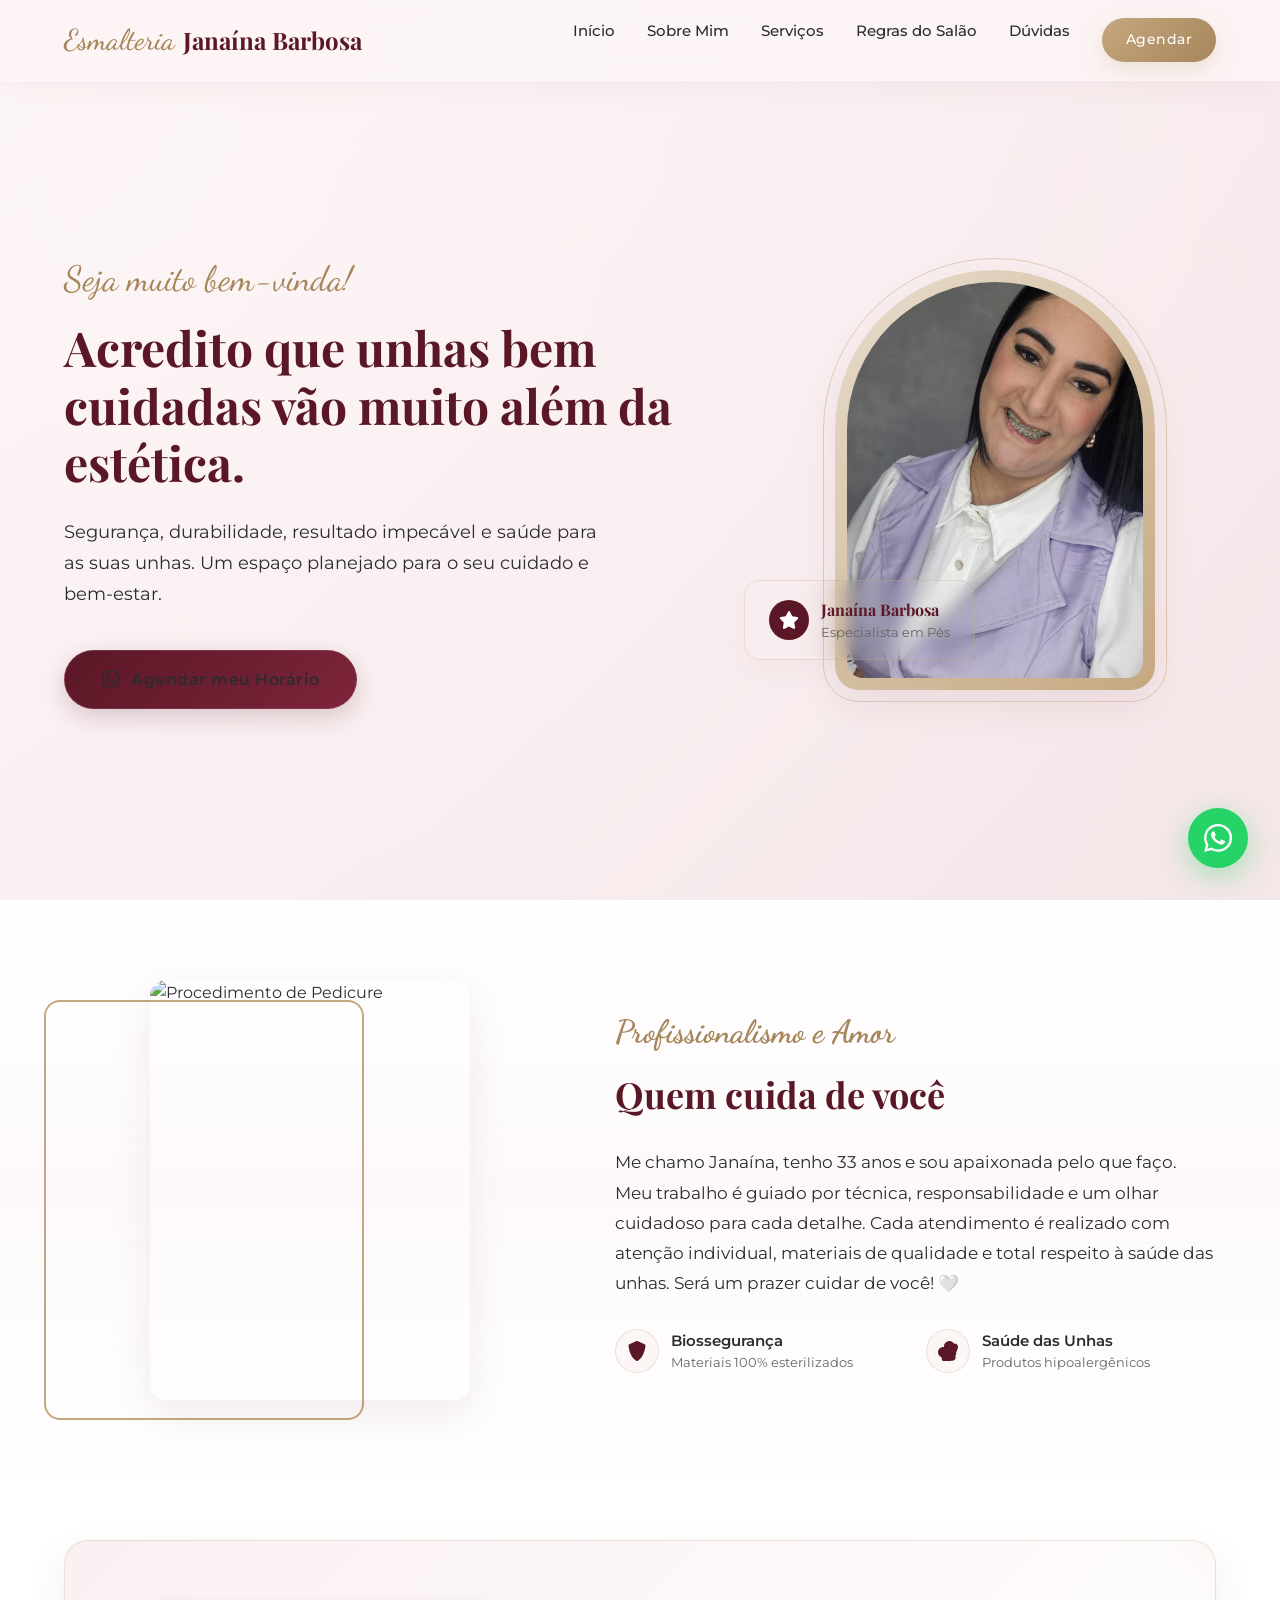
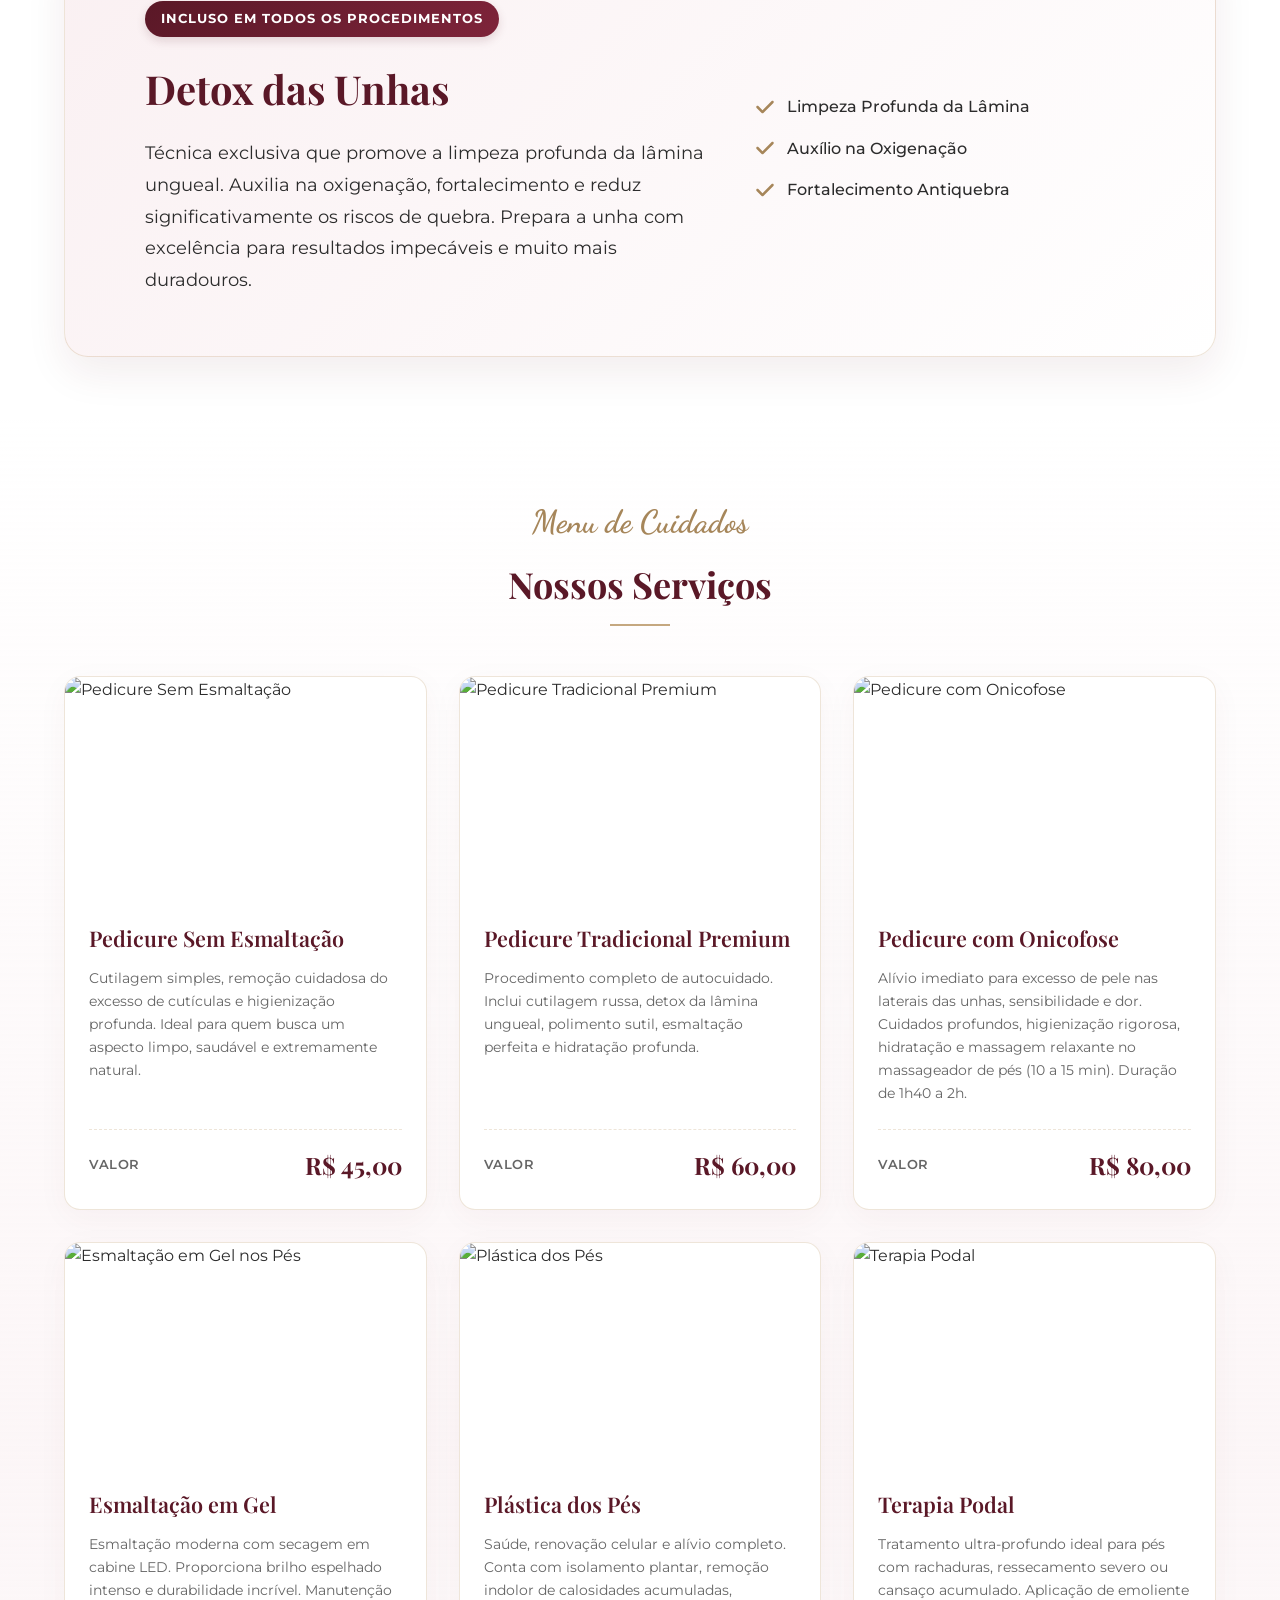
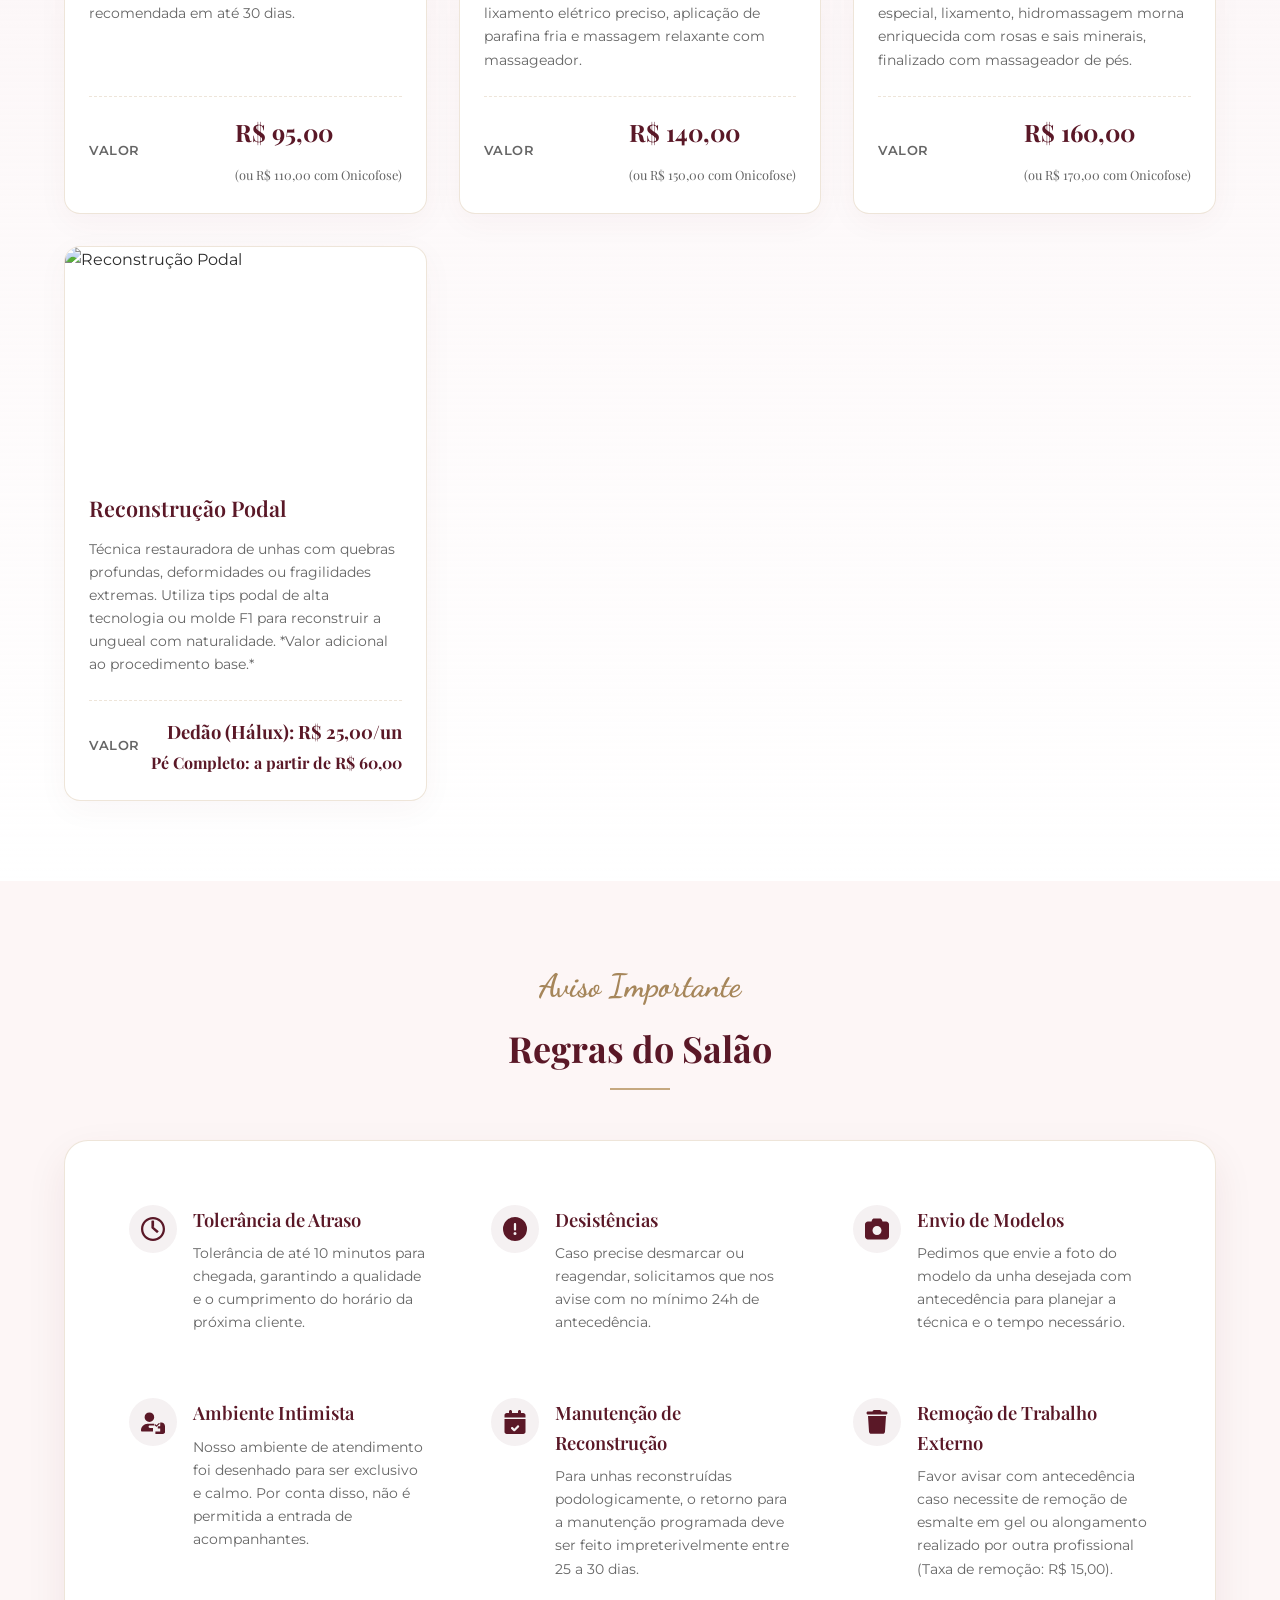
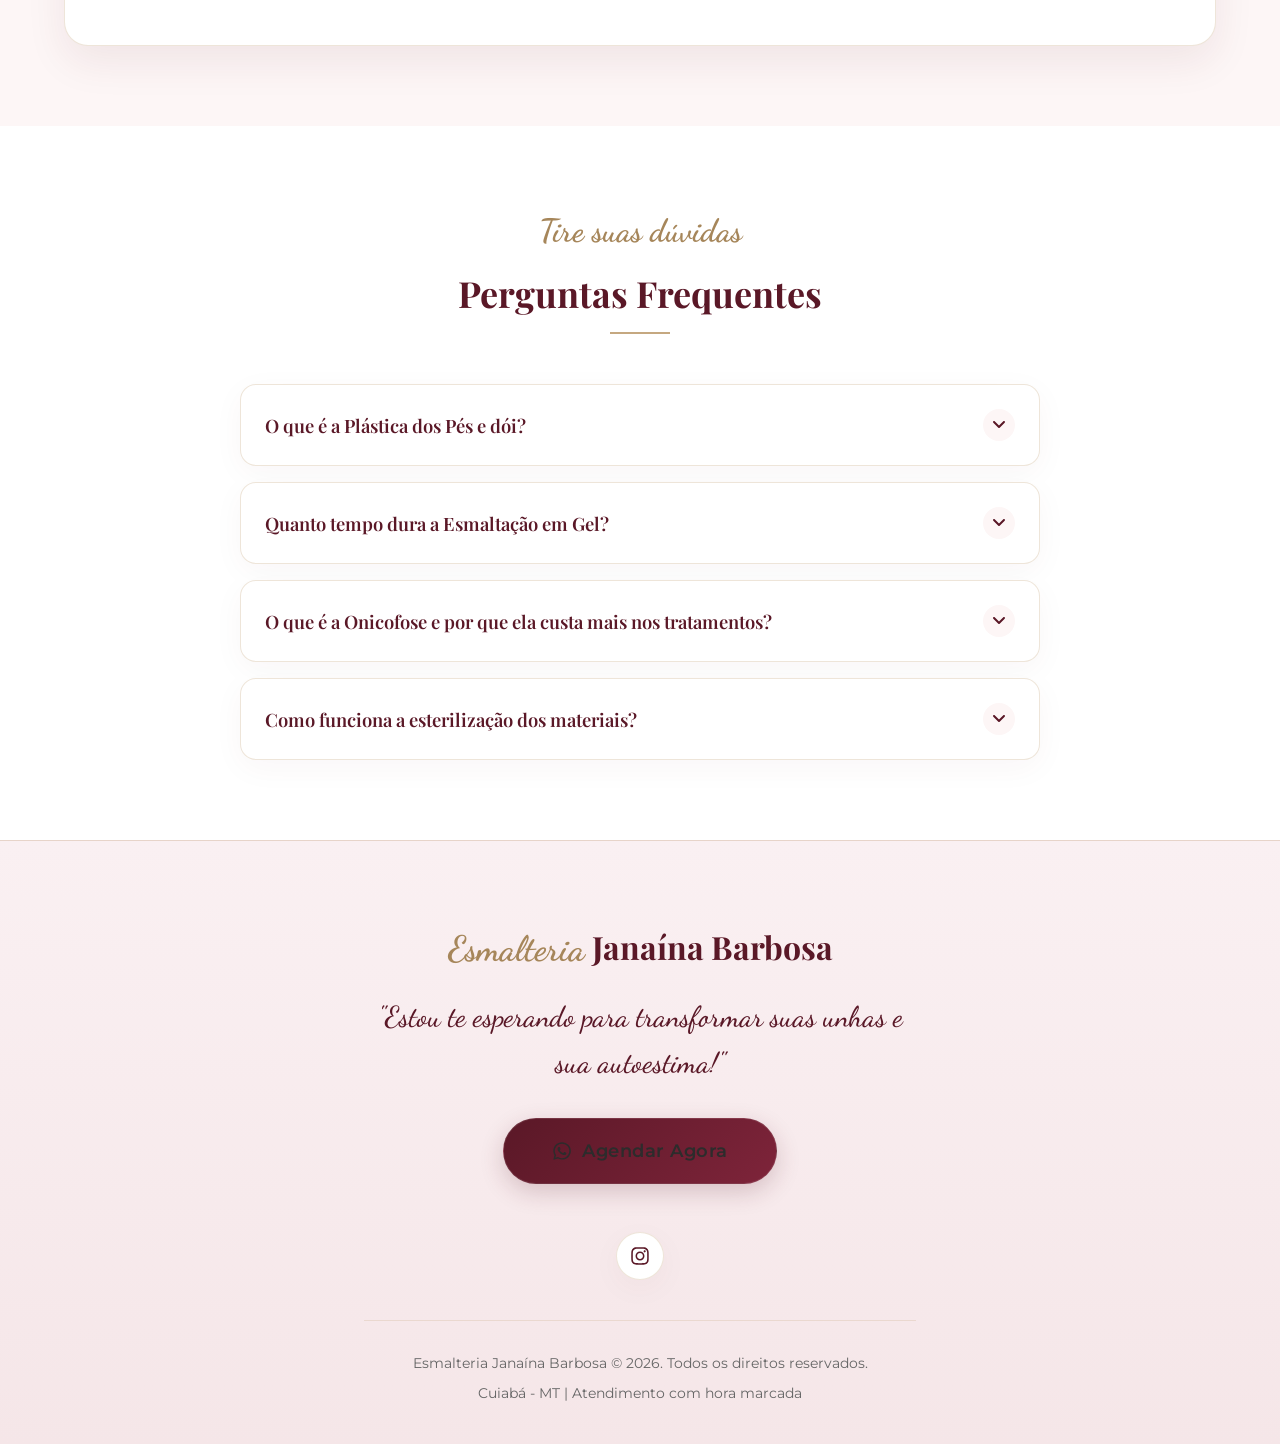
==== commit 97847bc9: "Update index.html" ====
--- a/index.html
+++ b/index.html
@@ -58,7 +58,7 @@
         </div>
         <div class="hero-image-wrapper">
           <div class="hero-image-frame">
-            <img src="https://images.unsplash.com/photo-1519699047748-de8e457a634e?q=80&w=600&auto=format&fit=crop" alt="Cuidados com os Pés - Esmalteria Janaína Barbosa">
+            <img src="./images/Captura de tela 2026-07-17 002843.png" alt="Cuidados com os Pés - Esmalteria Janaína Barbosa">
           </div>
           <div class="hero-badge">
             <div class="hero-badge-icon">
@@ -81,7 +81,7 @@
       <div class="container about-grid reveal">
         <div class="about-image-wrapper">
           <div class="about-image-frame">
-            <img src="https://br.pinterest.com/teresinhamedeir/unhas-decoradas-p%C3%A9/" alt="Procedimento de Pedicure">
+            <img src="https://i.pinimg.com/originals/11/19/c5/1119c5f9ae199cb041b3116883fa603d.jpg" alt="Procedimento de Pedicure">
           </div>
           <div class="about-image-border"></div>
         </div>
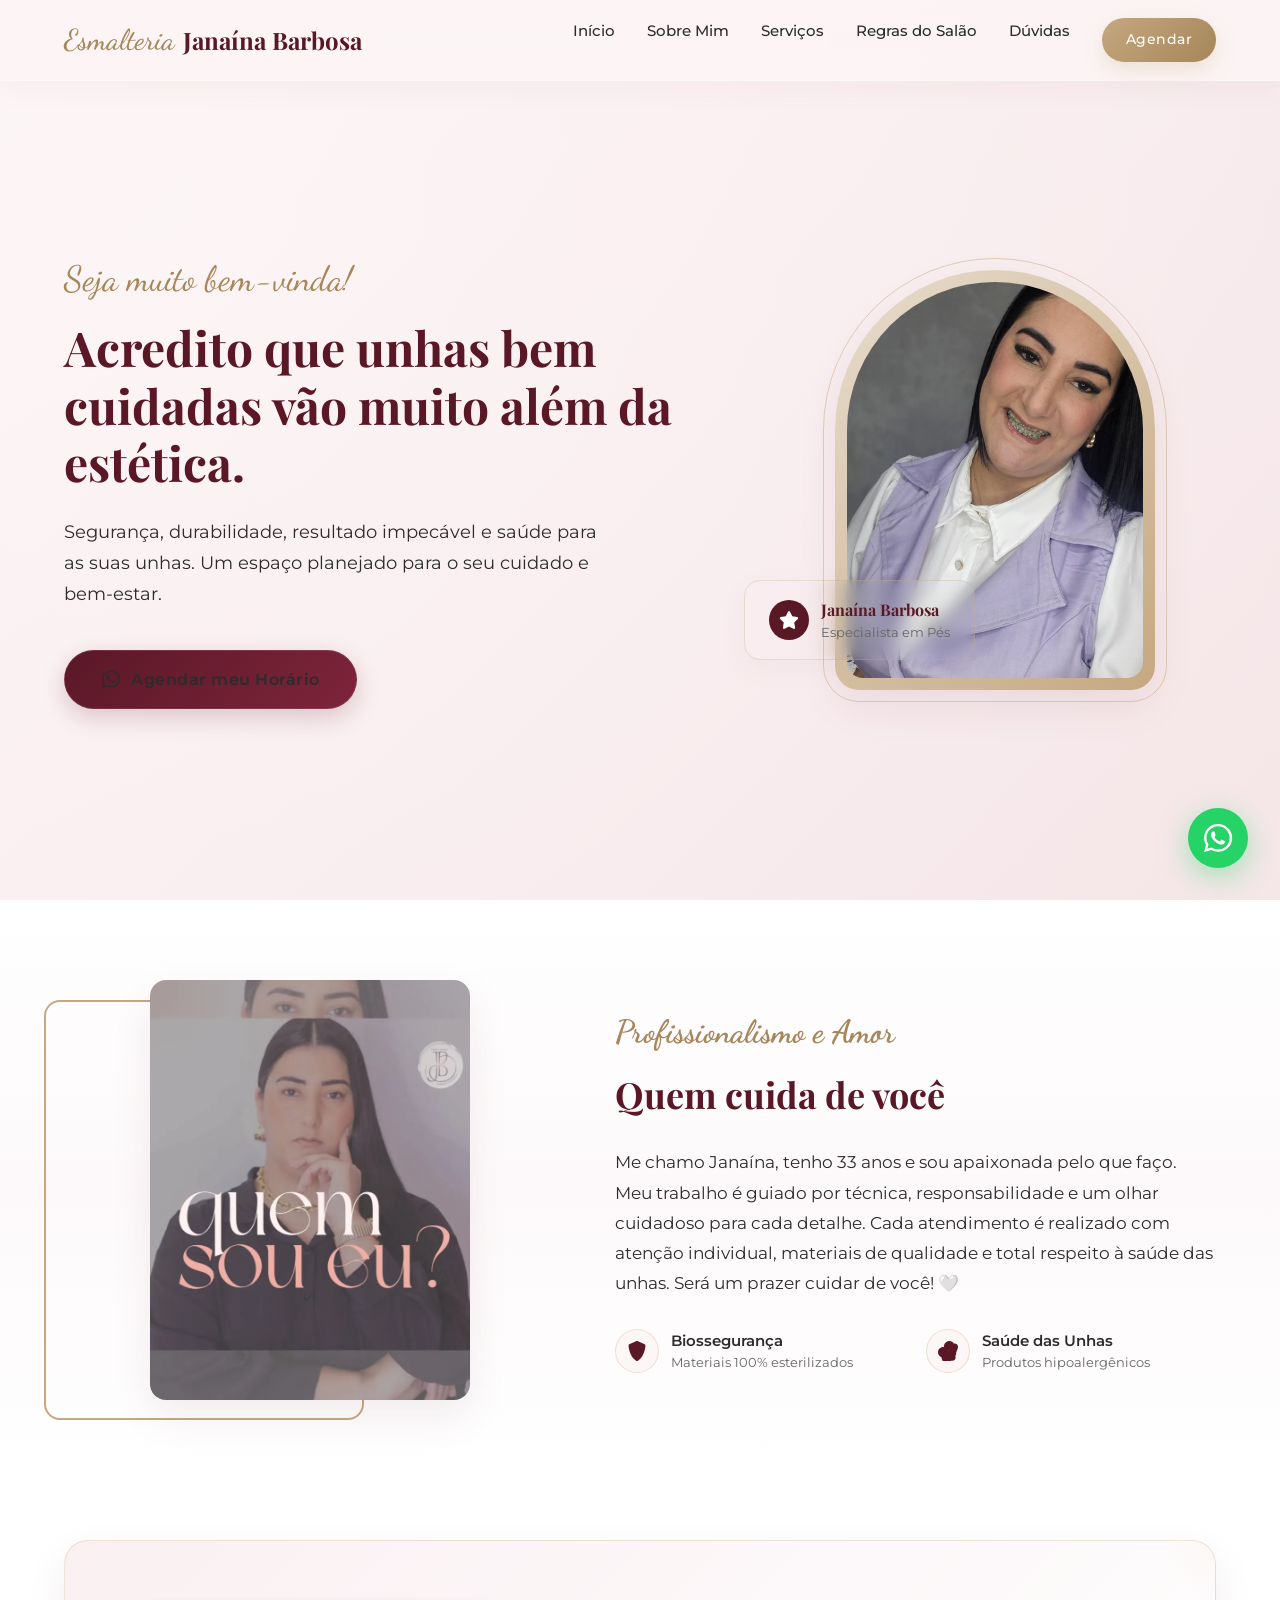
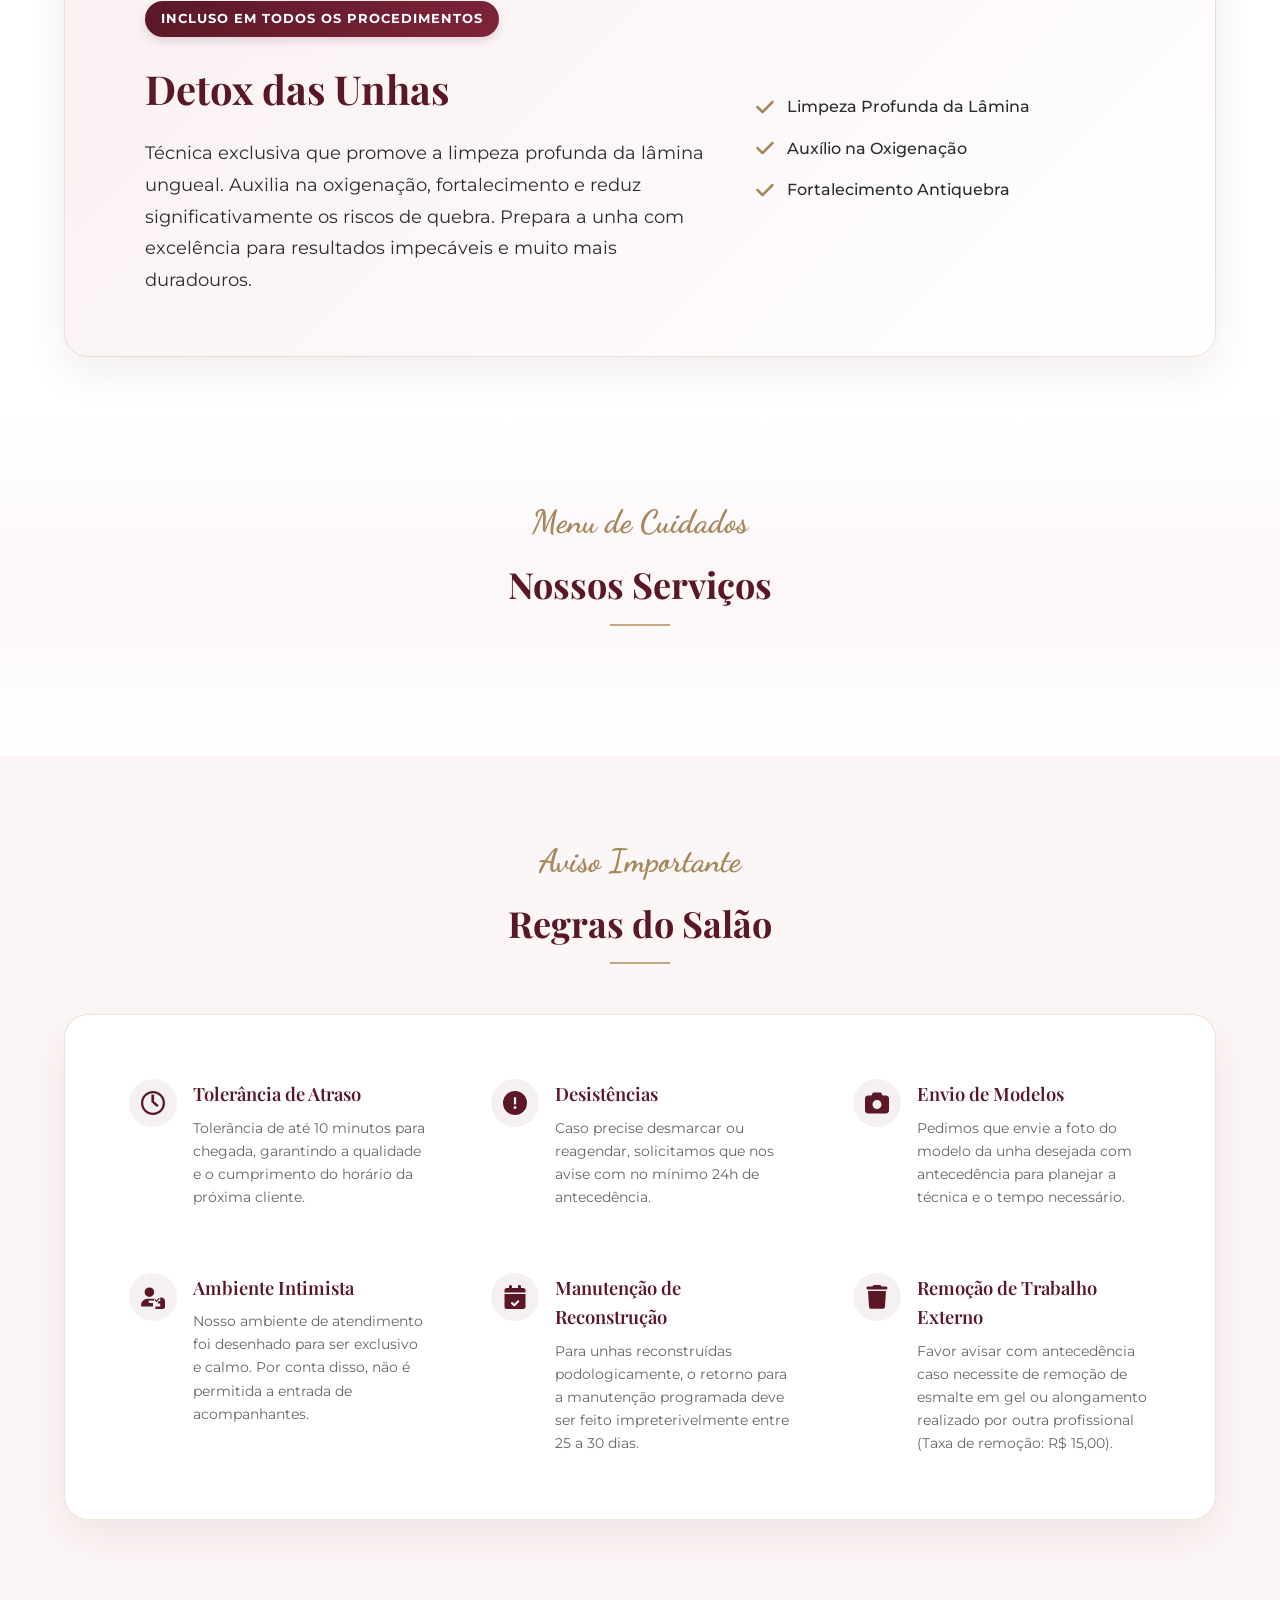
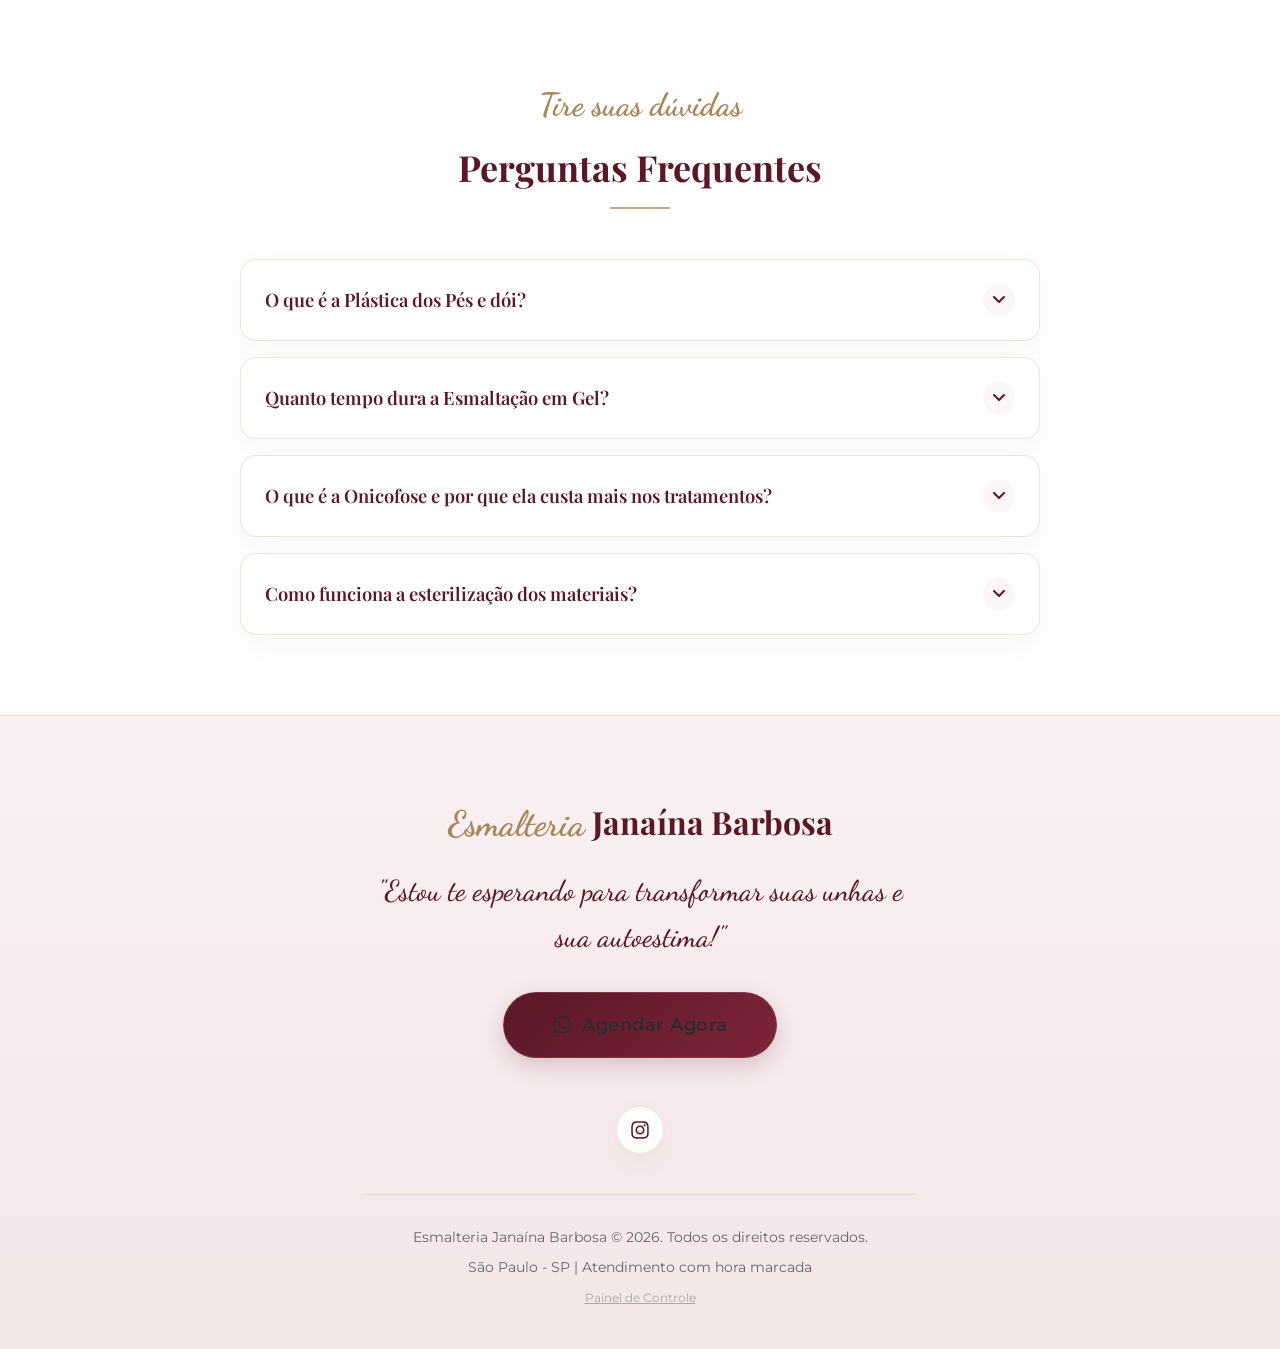
==== commit 23c036de: "Merge branch 'origin/main' and resolve conflicts by keeping local storage grid and footer control li" ====
--- a/index.html
+++ b/index.html
@@ -47,7 +47,7 @@
           <h1 class="hero-title">Acredito que unhas bem cuidadas vão muito além da estética.</h1>
           <p class="hero-subtitle">Segurança, durabilidade, resultado impecável e saúde para as suas unhas. Um espaço planejado para o seu cuidado e bem-estar.</p>
           <div class="hero-cta">
-            <a href="https://wa.me/5511999999999?text=Olá%20Janaína,%20gostaria%20de%20agendar%20um%20horário." target="_blank" class="btn btn-primary" id="heroCTA">
+            <a href="https://wa.me/5511915673649?text=Olá%20Janaína,%20gostaria%20de%20agendar%20um%20horário." target="_blank" class="btn btn-primary" id="heroCTA">
               <!-- WhatsApp SVG Icon -->
               <svg xmlns="http://www.w3.org/2000/svg" viewBox="0 0 448 512">
                 <path d="M380.9 97.1C339 55.1 283.2 32 223.9 32c-122.4 0-222 99.6-222 222 0 39.1 10.2 77.3 29.6 111L3 480l117.7-30.9c32.4 17.7 68.9 27 106.1 27h.1c122.3 0 224.1-99.6 224.1-222 0-59.3-25.2-115-67.1-157zm-157 341.6c-33.2 0-65.7-8.9-94-25.7l-6.7-4-69.8 18.3L72 359.2l-4.4-7c-18.5-29.4-28.2-63.3-28.2-98.2 0-101.7 82.8-184.5 184.6-184.5 49.3 0 95.6 19.2 130.4 54.1 34.8 34.9 56.2 81.2 56.1 130.5 0 101.8-84.9 184.6-186.6 184.6zm101.2-138.2c-5.5-2.8-32.8-16.2-37.9-18-5.1-1.9-8.8-2.8-12.5 2.8-3.7 5.6-14.3 18-17.6 21.8-3.2 3.7-6.5 4.2-12 1.4-32.6-16.3-54-29.1-75.5-66-5.7-9.8 5.7-9.1 16.3-30.3 1.8-3.7 .9-6.9-.5-9.7-1.4-2.8-12.5-30.1-17.1-41.2-4.5-10.8-9.1-9.3-12.5-9.5-3.2-.2-6.9-.2-10.6-.2-3.7 0-9.7 1.4-14.8 6.9-5.1 5.6-19.4 19-19.4 46.3 0 27.3 19.9 53.7 22.6 57.4 2.8 3.7 39.1 59.7 94.8 83.8 35.2 15.2 49 16.5 66.6 13.9 10.7-1.6 32.8-13.4 37.4-26.4 4.6-13 4.6-24.1 3.2-26.4-1.3-2.5-5-3.9-10.5-6.6z"/>
@@ -81,7 +81,7 @@
       <div class="container about-grid reveal">
         <div class="about-image-wrapper">
           <div class="about-image-frame">
-            <img src="https://i.pinimg.com/originals/11/19/c5/1119c5f9ae199cb041b3116883fa603d.jpg" alt="Procedimento de Pedicure">
+            <img src="./images/Captura de tela 2026-07-17 003404.png" alt="Procedimento de Pedicure">
           </div>
           <div class="about-image-border"></div>
         </div>
@@ -160,110 +160,8 @@
           <h2 class="section-title">Nossos Serviços</h2>
         </div>
         
-        <div class="services-grid">
-          <!-- Card 1 -->
-          <div class="service-card reveal delay-1">
-            <div class="service-image">
-              <img src="https://encrypted-tbn0.gstatic.com/images?q=tbn:ANd9GcQfGQwTFAbRQjj60uvIUvtodmGIgBIXGA00aEQXnigacWZRewtRfnmXS8Y&s=10" alt="Pedicure Sem Esmaltação">
-            </div>
-            <div class="service-content">
-              <h3 class="service-title">Pedicure Sem Esmaltação</h3>
-              <p class="service-desc">Cutilagem simples, remoção cuidadosa do excesso de cutículas e higienização profunda. Ideal para quem busca um aspecto limpo, saudável e extremamente natural.</p>
-              <div class="service-price-row">
-                <span class="service-price-label">Valor</span>
-                <span class="service-price">R$ 45,00</span>
-              </div>
-            </div>
-          </div>
-          
-          <!-- Card 2 -->
-          <div class="service-card reveal delay-2">
-            <div class="service-image">
-              <img src="https://static.stealthelook.com.br/wp-content/uploads/2025/10/unhas-do-pe-decorada-poa-20251030133206.jpg" alt="Pedicure Tradicional Premium">
-            </div>
-            <div class="service-content">
-              <h3 class="service-title">Pedicure Tradicional Premium</h3>
-              <p class="service-desc">Procedimento completo de autocuidado. Inclui cutilagem russa, detox da lâmina ungueal, polimento sutil, esmaltação perfeita e hidratação profunda.</p>
-              <div class="service-price-row">
-                <span class="service-price-label">Valor</span>
-                <span class="service-price">R$ 60,00</span>
-              </div>
-            </div>
-          </div>
-          
-          <!-- Card 3 -->
-          <div class="service-card reveal delay-3">
-            <div class="service-image">
-              <img src="https://www.baruel.com.br/wp-content/uploads/2026/03/relaxamento-e-bem-estar-cores-esmaltes-saude-1280301022.jpg" alt="Pedicure com Onicofose">
-            </div>
-            <div class="service-content">
-              <h3 class="service-title">Pedicure com Onicofose</h3>
-              <p class="service-desc">Alívio imediato para excesso de pele nas laterais das unhas, sensibilidade e dor. Cuidados profundos, higienização rigorosa, hidratação e massagem relaxante no massageador de pés (10 a 15 min). Duração de 1h40 a 2h.</p>
-              <div class="service-price-row">
-                <span class="service-price-label">Valor</span>
-                <span class="service-price">R$ 80,00</span>
-              </div>
-            </div>
-          </div>
-          
-          <!-- Card 4 -->
-          <div class="service-card reveal delay-1">
-            <div class="service-image">
-              <img src="https://encrypted-tbn0.gstatic.com/images?q=tbn:ANd9GcSE6XClq9IBw14uC4Z6KAy7g53EKNiEYj2CuojqzjkgMK8Mbgz2ZGNFsXQ&s=10" alt="Esmaltação em Gel nos Pés">
-            </div>
-            <div class="service-content">
-              <h3 class="service-title">Esmaltação em Gel</h3>
-              <p class="service-desc">Esmaltação moderna com secagem em cabine LED. Proporciona brilho espelhado intenso e durabilidade incrível. Manutenção recomendada em até 30 dias.</p>
-              <div class="service-price-row">
-                <span class="service-price-label">Valor</span>
-                <span class="service-price">R$ 95,00 <span style="font-size:0.8rem; font-weight:normal; color:var(--text-muted);"><br>(ou R$ 110,00 com Onicofose)</span></span>
-              </div>
-            </div>
-          </div>
-          
-          <!-- Card 5 -->
-          <div class="service-card reveal delay-2">
-            <div class="service-image">
-              <img src="https://encrypted-tbn0.gstatic.com/images?q=tbn:ANd9GcS7_odiAg0Twh_QIH1j5QRAmz22VT1BfH9ZgdRdhv4bYQ&s=10" alt="Plástica dos Pés">
-            </div>
-            <div class="service-content">
-              <h3 class="service-title">Plástica dos Pés</h3>
-              <p class="service-desc">Saúde, renovação celular e alívio completo. Conta com isolamento plantar, remoção indolor de calosidades acumuladas, lixamento elétrico preciso, aplicação de parafina fria e massagem relaxante com massageador.</p>
-              <div class="service-price-row">
-                <span class="service-price-label">Valor</span>
-                <span class="service-price">R$ 140,00 <span style="font-size:0.8rem; font-weight:normal; color:var(--text-muted);"><br>(ou R$ 150,00 com Onicofose)</span></span>
-              </div>
-            </div>
-          </div>
-          
-          <!-- Card 6 -->
-          <div class="service-card reveal delay-3">
-            <div class="service-image">
-              <img src="https://i.ytimg.com/vi/RR5N0VuxXSI/hq720.jpg?sqp=-oaymwE7CK4FEIIDSFryq4qpAy0IARUAAAAAGAElAADIQj0AgKJD8AEB-AH-CYAC0AWKAgwIABABGGUgYChVMA8=&rs=AOn4CLBC4q0KHbroN8NIduMt1H9DD7tgdg" alt="Terapia Podal">
-            </div>
-            <div class="service-content">
-              <h3 class="service-title">Terapia Podal</h3>
-              <p class="service-desc">Tratamento ultra-profundo ideal para pés com rachaduras, ressecamento severo ou cansaço acumulado. Aplicação de emoliente especial, lixamento, hidromassagem morna enriquecida com rosas e sais minerais, finalizado com massageador de pés.</p>
-              <div class="service-price-row">
-                <span class="service-price-label">Valor</span>
-                <span class="service-price">R$ 160,00 <span style="font-size:0.8rem; font-weight:normal; color:var(--text-muted);"><br>(ou R$ 170,00 com Onicofose)</span></span>
-              </div>
-            </div>
-          </div>
-          
-          <!-- Card 7 -->
-          <div class="service-card reveal delay-2">
-            <div class="service-image">
-              <img src="https://encrypted-tbn0.gstatic.com/images?q=tbn:ANd9GcSO_KlGRvyfrM8IjFBRwx3z-emGu8jorfT-_3BAWPgupGGUfBb2UAr7Di_s&s=10" alt="Reconstrução Podal">
-            </div>
-            <div class="service-content">
-              <h3 class="service-title">Reconstrução Podal</h3>
-              <p class="service-desc">Técnica restauradora de unhas com quebras profundas, deformidades ou fragilidades extremas. Utiliza tips podal de alta tecnologia ou molde F1 para reconstruir a ungueal com naturalidade. *Valor adicional ao procedimento base.*</p>
-              <div class="service-price-row">
-                <span class="service-price-label">Valor</span>
-                <span class="service-price" style="font-size:1.15rem; text-align:right;">Dedão (Hálux): R$ 25,00/un<br><span style="font-size: 1rem;">Pé Completo: a partir de R$ 60,00</span></span>
-              </div>
-          </div>
+        <div class="services-grid" id="servicesGrid">
+          <!-- Os cards de serviços serão renderizados dinamicamente pelo JavaScript -->
         </div>
       </div>
     </section>
@@ -442,7 +340,7 @@
       </p>
       
       <div class="footer-cta-wrapper">
-        <a href="https://wa.me/5511999999999?text=Olá%20Janaína,%20gostaria%20de%20agendar%20um%20horário." target="_blank" class="btn btn-primary" id="footerCTA">
+        <a href="https://wa.me/5511915673649?text=Olá%20Janaína,%20gostaria%20de%20agendar%20um%20horário." target="_blank" class="btn btn-primary" id="footerCTA">
           <!-- WhatsApp SVG Icon -->
           <svg xmlns="http://www.w3.org/2000/svg" viewBox="0 0 448 512">
             <path d="M380.9 97.1C339 55.1 283.2 32 223.9 32c-122.4 0-222 99.6-222 222 0 39.1 10.2 77.3 29.6 111L3 480l117.7-30.9c32.4 17.7 68.9 27 106.1 27h.1c122.3 0 224.1-99.6 224.1-222 0-59.3-25.2-115-67.1-157zm-157 341.6c-33.2 0-65.7-8.9-94-25.7l-6.7-4-69.8 18.3L72 359.2l-4.4-7c-18.5-29.4-28.2-63.3-28.2-98.2 0-101.7 82.8-184.5 184.6-184.5 49.3 0 95.6 19.2 130.4 54.1 34.8 34.9 56.2 81.2 56.1 130.5 0 101.8-84.9 184.6-186.6 184.6zm101.2-138.2c-5.5-2.8-32.8-16.2-37.9-18-5.1-1.9-8.8-2.8-12.5 2.8-3.7 5.6-14.3 18-17.6 21.8-3.2 3.7-6.5 4.2-12 1.4-32.6-16.3-54-29.1-75.5-66-5.7-9.8 5.7-9.1 16.3-30.3 1.8-3.7 .9-6.9-.5-9.7-1.4-2.8-12.5-30.1-17.1-41.2-4.5-10.8-9.1-9.3-12.5-9.5-3.2-.2-6.9-.2-10.6-.2-3.7 0-9.7 1.4-14.8 6.9-5.1 5.6-19.4 19-19.4 46.3 0 27.3 19.9 53.7 22.6 57.4 2.8 3.7 39.1 59.7 94.8 83.8 35.2 15.2 49 16.5 66.6 13.9 10.7-1.6 32.8-13.4 37.4-26.4 4.6-13 4.6-24.1 3.2-26.4-1.3-2.5-5-3.9-10.5-6.6z"/>
@@ -462,13 +360,14 @@
 
       <div class="footer-info">
         <p>Esmalteria Janaína Barbosa &copy; 2026. Todos os direitos reservados.</p>
-        <p>Cuiabá - MT | Atendimento com hora marcada</p>
+        <p>São Paulo - SP | Atendimento com hora marcada</p>
+        <p><a href="dashboard.html" style="font-size: 0.75rem; text-decoration: underline; opacity: 0.5; transition: opacity 0.3s;" onmouseover="this.style.opacity='1'" onmouseout="this.style.opacity='0.5'">Painel de Controle</a></p>
       </div>
     </div>
   </footer>
 
   <!-- Floating WhatsApp Button -->
-  <a href="https://wa.me/5511999999999?text=Olá%20Janaína,%20gostaria%20de%20agendar%20um%20horário." target="_blank" class="whatsapp-float" aria-label="Falar no WhatsApp" id="whatsappFloat">
+  <a href="https://wa.me/5511915673649?text=Olá%20Janaína,%20gostaria%20de%20agendar%20um%20horário." target="_blank" class="whatsapp-float" aria-label="Falar no WhatsApp" id="whatsappFloat">
     <!-- WhatsApp Icon SVG -->
     <svg xmlns="http://www.w3.org/2000/svg" viewBox="0 0 448 512">
       <path d="M380.9 97.1C339 55.1 283.2 32 223.9 32c-122.4 0-222 99.6-222 222 0 39.1 10.2 77.3 29.6 111L3 480l117.7-30.9c32.4 17.7 68.9 27 106.1 27h.1c122.3 0 224.1-99.6 224.1-222 0-59.3-25.2-115-67.1-157zm-157 341.6c-33.2 0-65.7-8.9-94-25.7l-6.7-4-69.8 18.3L72 359.2l-4.4-7c-18.5-29.4-28.2-63.3-28.2-98.2 0-101.7 82.8-184.5 184.6-184.5 49.3 0 95.6 19.2 130.4 54.1 34.8 34.9 56.2 81.2 56.1 130.5 0 101.8-84.9 184.6-186.6 184.6zm101.2-138.2c-5.5-2.8-32.8-16.2-37.9-18-5.1-1.9-8.8-2.8-12.5 2.8-3.7 5.6-14.3 18-17.6 21.8-3.2 3.7-6.5 4.2-12 1.4-32.6-16.3-54-29.1-75.5-66-5.7-9.8 5.7-9.1 16.3-30.3 1.8-3.7 .9-6.9-.5-9.7-1.4-2.8-12.5-30.1-17.1-41.2-4.5-10.8-9.1-9.3-12.5-9.5-3.2-.2-6.9-.2-10.6-.2-3.7 0-9.7 1.4-14.8 6.9-5.1 5.6-19.4 19-19.4 46.3 0 27.3 19.9 53.7 22.6 57.4 2.8 3.7 39.1 59.7 94.8 83.8 35.2 15.2 49 16.5 66.6 13.9 10.7-1.6 32.8-13.4 37.4-26.4 4.6-13 4.6-24.1 3.2-26.4-1.3-2.5-5-3.9-10.5-6.6z"/>
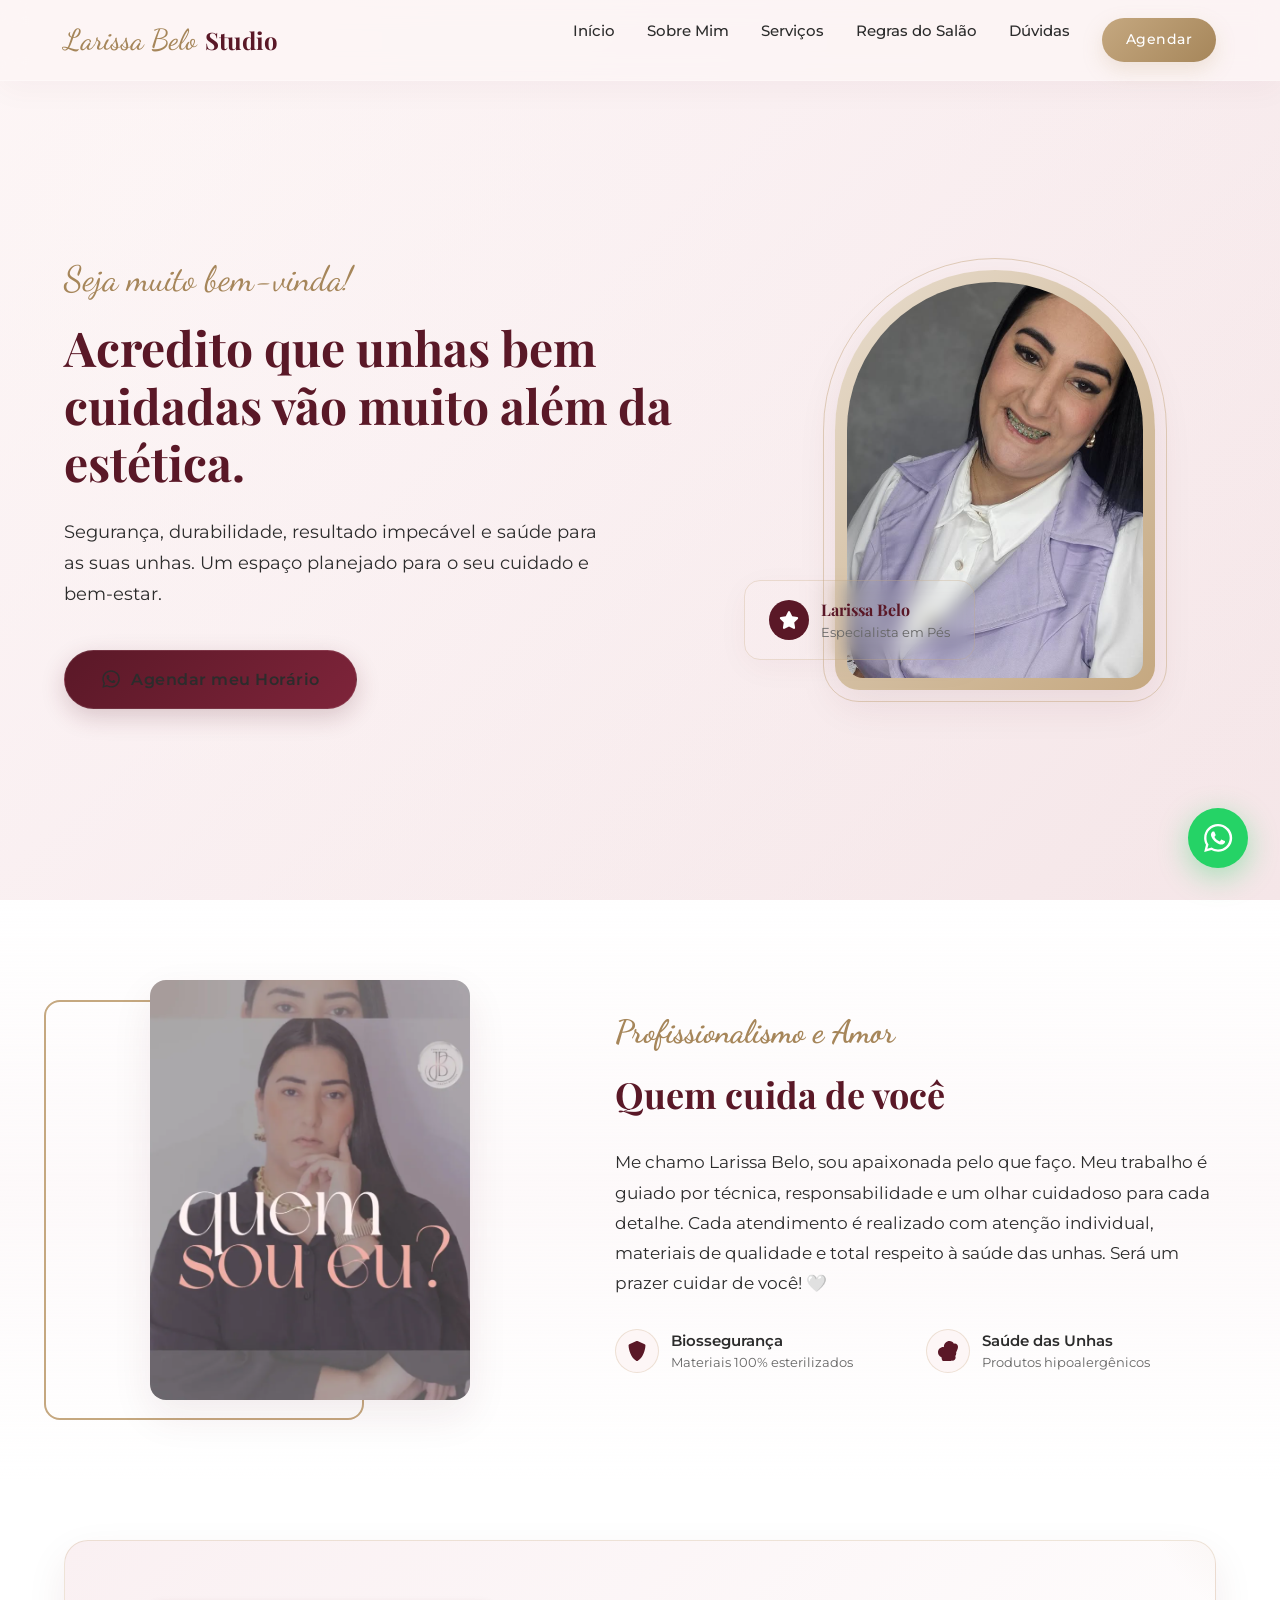
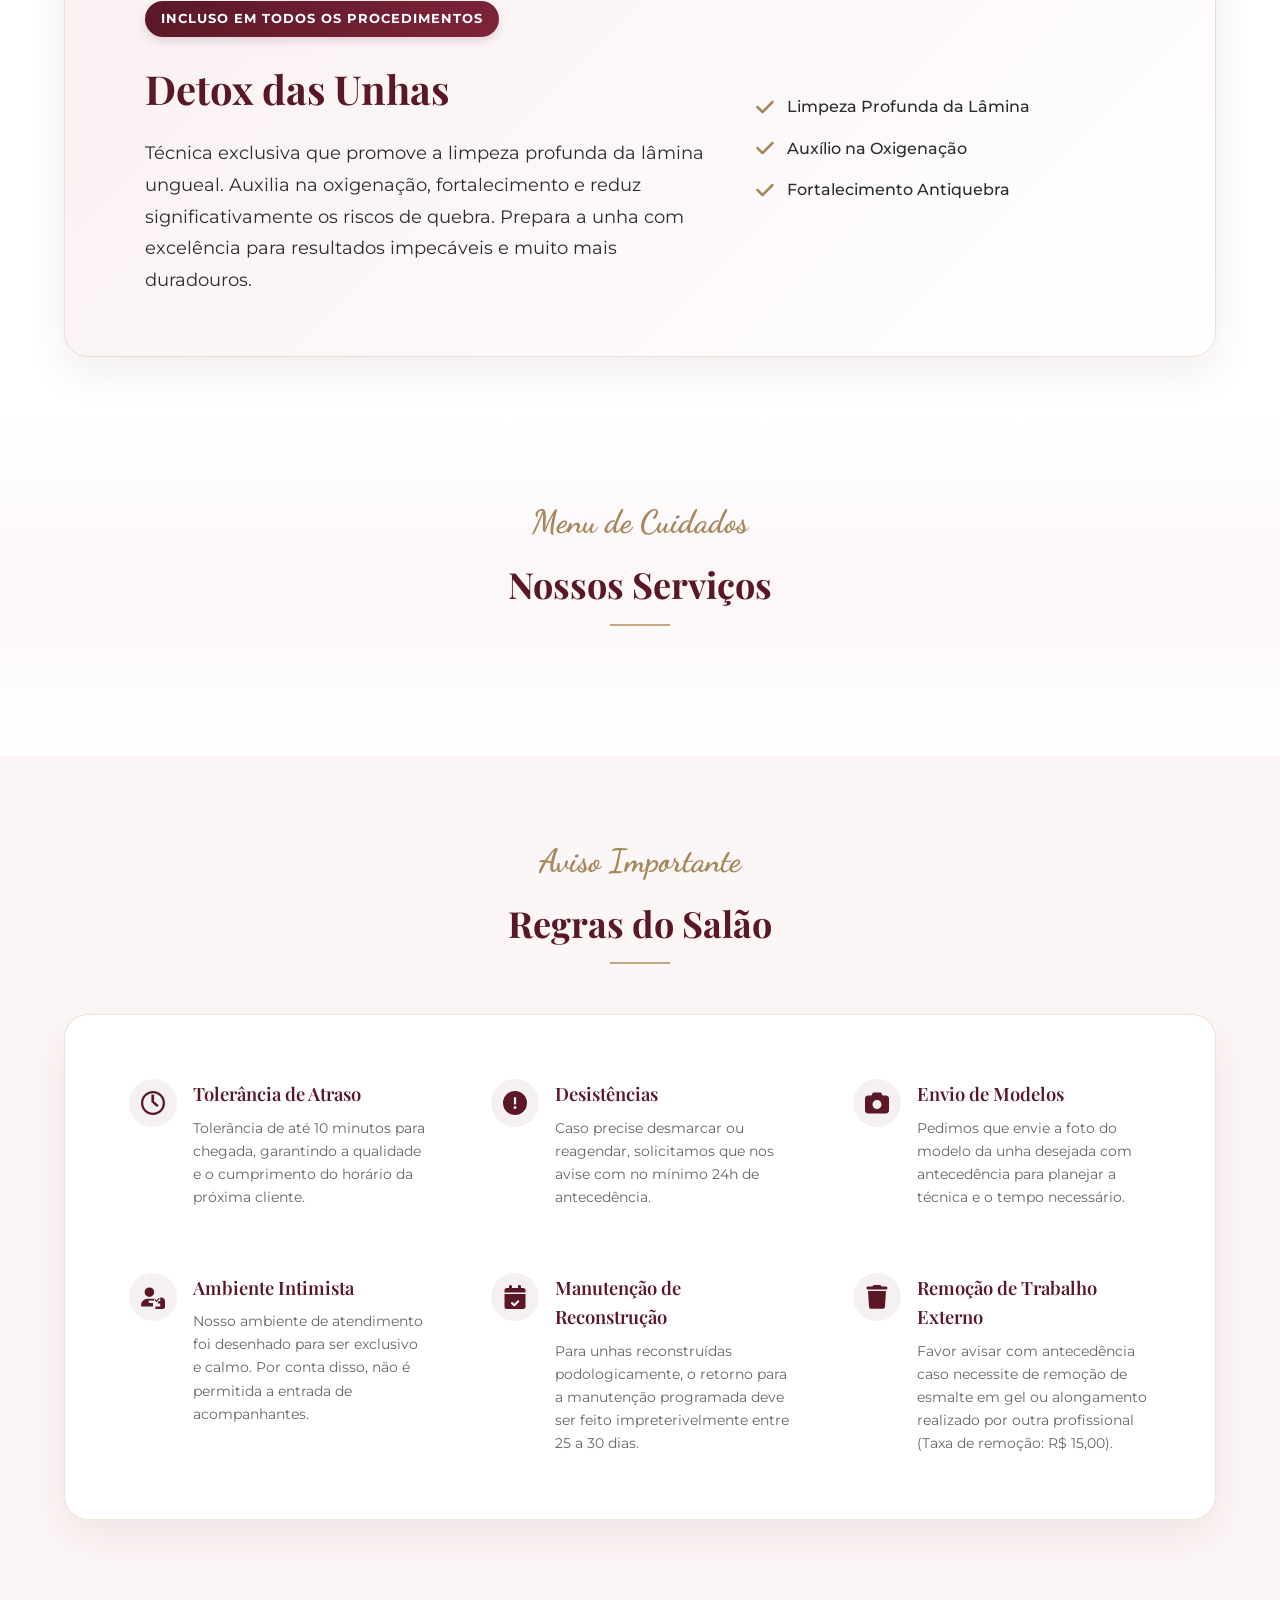
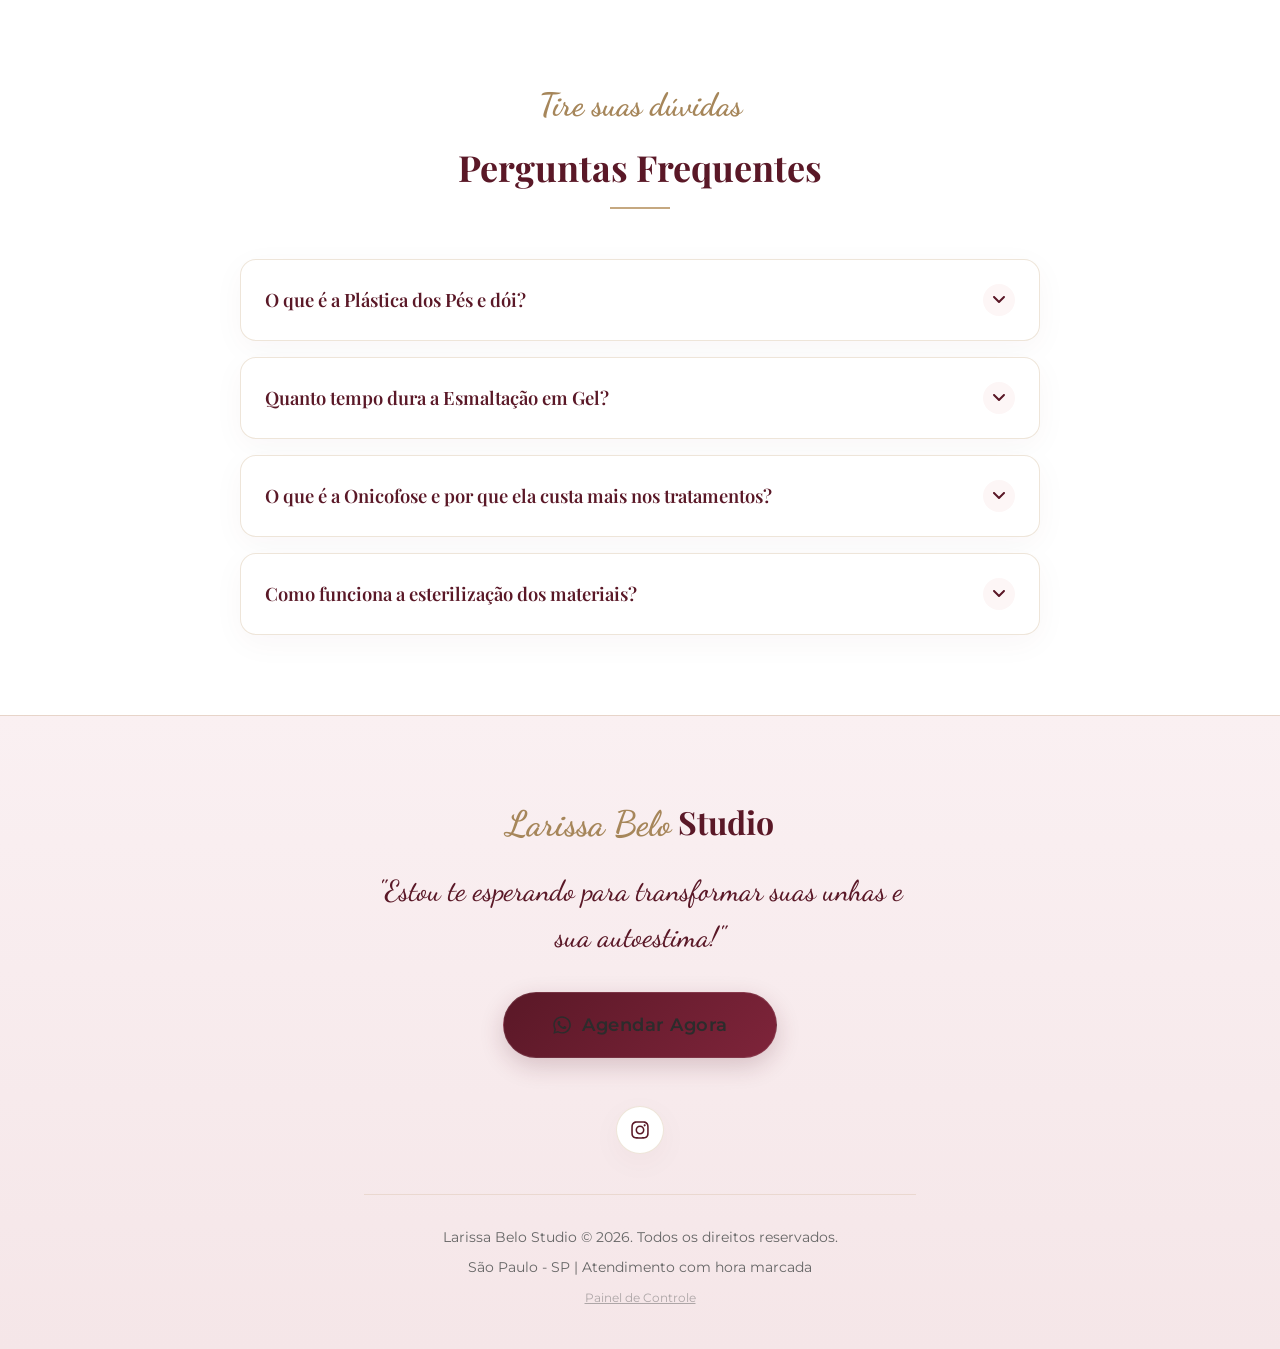
==== commit cc556567: "Rebranding: Change brand name from Esmalteria Janaína Barbosa to Larissa Belo Studio" ====
--- a/index.html
+++ b/index.html
@@ -3,8 +3,8 @@
 <head>
   <meta charset="UTF-8">
   <meta name="viewport" content="width=device-width, initial-scale=1.0">
-  <title>Esmalteria Janaína Barbosa | Saúde e Estética das Unhas</title>
-  <meta name="description" content="Esmalteria premium com foco na saúde e estética de pés e mãos. Agende sua Plástica dos Pés, Terapia Podal ou Esmaltação em Gel com Janaína Barbosa.">
+  <title>Larissa Belo Studio | Saúde e Estética das Unhas</title>
+  <meta name="description" content="Studio de beleza premium com foco na saúde e estética de pés e mãos. Agende sua Plástica dos Pés, Terapia Podal ou Esmaltação em Gel com Larissa Belo.">
   
   <!-- CSS Link -->
   <link rel="stylesheet" href="style.css">
@@ -18,7 +18,7 @@
   <header id="header">
     <div class="container nav-wrapper">
       <a href="#" class="logo" id="navLogo">
-        <span>Esmalteria</span> Janaína Barbosa
+        <span>Larissa Belo</span> Studio
       </a>
       
       <button class="menu-toggle" id="menuToggle" aria-label="Abrir Menu">
@@ -47,7 +47,7 @@
           <h1 class="hero-title">Acredito que unhas bem cuidadas vão muito além da estética.</h1>
           <p class="hero-subtitle">Segurança, durabilidade, resultado impecável e saúde para as suas unhas. Um espaço planejado para o seu cuidado e bem-estar.</p>
           <div class="hero-cta">
-            <a href="https://wa.me/5511915673649?text=Olá%20Janaína,%20gostaria%20de%20agendar%20um%20horário." target="_blank" class="btn btn-primary" id="heroCTA">
+            <a href="https://wa.me/5511915673649?text=Olá%20Larissa,%20gostaria%20de%20agendar%20um%20horário." target="_blank" class="btn btn-primary" id="heroCTA">
               <!-- WhatsApp SVG Icon -->
               <svg xmlns="http://www.w3.org/2000/svg" viewBox="0 0 448 512">
                 <path d="M380.9 97.1C339 55.1 283.2 32 223.9 32c-122.4 0-222 99.6-222 222 0 39.1 10.2 77.3 29.6 111L3 480l117.7-30.9c32.4 17.7 68.9 27 106.1 27h.1c122.3 0 224.1-99.6 224.1-222 0-59.3-25.2-115-67.1-157zm-157 341.6c-33.2 0-65.7-8.9-94-25.7l-6.7-4-69.8 18.3L72 359.2l-4.4-7c-18.5-29.4-28.2-63.3-28.2-98.2 0-101.7 82.8-184.5 184.6-184.5 49.3 0 95.6 19.2 130.4 54.1 34.8 34.9 56.2 81.2 56.1 130.5 0 101.8-84.9 184.6-186.6 184.6zm101.2-138.2c-5.5-2.8-32.8-16.2-37.9-18-5.1-1.9-8.8-2.8-12.5 2.8-3.7 5.6-14.3 18-17.6 21.8-3.2 3.7-6.5 4.2-12 1.4-32.6-16.3-54-29.1-75.5-66-5.7-9.8 5.7-9.1 16.3-30.3 1.8-3.7 .9-6.9-.5-9.7-1.4-2.8-12.5-30.1-17.1-41.2-4.5-10.8-9.1-9.3-12.5-9.5-3.2-.2-6.9-.2-10.6-.2-3.7 0-9.7 1.4-14.8 6.9-5.1 5.6-19.4 19-19.4 46.3 0 27.3 19.9 53.7 22.6 57.4 2.8 3.7 39.1 59.7 94.8 83.8 35.2 15.2 49 16.5 66.6 13.9 10.7-1.6 32.8-13.4 37.4-26.4 4.6-13 4.6-24.1 3.2-26.4-1.3-2.5-5-3.9-10.5-6.6z"/>
@@ -58,7 +58,7 @@
         </div>
         <div class="hero-image-wrapper">
           <div class="hero-image-frame">
-            <img src="./images/Captura de tela 2026-07-17 002843.png" alt="Cuidados com os Pés - Esmalteria Janaína Barbosa">
+            <img src="./images/Captura de tela 2026-07-17 002843.png" alt="Cuidados com os Pés - Larissa Belo Studio">
           </div>
           <div class="hero-badge">
             <div class="hero-badge-icon">
@@ -68,7 +68,7 @@
               </svg>
             </div>
             <div class="hero-badge-text">
-              <h4>Janaína Barbosa</h4>
+              <h4>Larissa Belo</h4>
               <p>Especialista em Pés</p>
             </div>
           </div>
@@ -89,7 +89,7 @@
           <span class="section-subtitle">Profissionalismo e Amor</span>
           <h2 class="about-title">Quem cuida de você</h2>
           <p class="about-text">
-            Me chamo Janaína, tenho 33 anos e sou apaixonada pelo que faço. Meu trabalho é guiado por técnica, responsabilidade e um olhar cuidadoso para cada detalhe. Cada atendimento é realizado com atenção individual, materiais de qualidade e total respeito à saúde das unhas. Será um prazer cuidar de você! 🤍
+            Me chamo Larissa Belo, sou apaixonada pelo que faço. Meu trabalho é guiado por técnica, responsabilidade e um olhar cuidadoso para cada detalhe. Cada atendimento é realizado com atenção individual, materiais de qualidade e total respeito à saúde das unhas. Será um prazer cuidar de você! 🤍
           </p>
           <div class="about-highlights">
             <div class="about-hl-item">
@@ -333,14 +333,14 @@
   <footer id="agendar">
     <div class="container footer-content reveal">
       <div class="footer-logo">
-        <span>Esmalteria</span> Janaína Barbosa
+        <span>Larissa Belo</span> Studio
       </div>
       <p class="footer-quote">
         "Estou te esperando para transformar suas unhas e sua autoestima!"
       </p>
       
       <div class="footer-cta-wrapper">
-        <a href="https://wa.me/5511915673649?text=Olá%20Janaína,%20gostaria%20de%20agendar%20um%20horário." target="_blank" class="btn btn-primary" id="footerCTA">
+        <a href="https://wa.me/5511915673649?text=Olá%20Larissa,%20gostaria%20de%20agendar%20um%20horário." target="_blank" class="btn btn-primary" id="footerCTA">
           <!-- WhatsApp SVG Icon -->
           <svg xmlns="http://www.w3.org/2000/svg" viewBox="0 0 448 512">
             <path d="M380.9 97.1C339 55.1 283.2 32 223.9 32c-122.4 0-222 99.6-222 222 0 39.1 10.2 77.3 29.6 111L3 480l117.7-30.9c32.4 17.7 68.9 27 106.1 27h.1c122.3 0 224.1-99.6 224.1-222 0-59.3-25.2-115-67.1-157zm-157 341.6c-33.2 0-65.7-8.9-94-25.7l-6.7-4-69.8 18.3L72 359.2l-4.4-7c-18.5-29.4-28.2-63.3-28.2-98.2 0-101.7 82.8-184.5 184.6-184.5 49.3 0 95.6 19.2 130.4 54.1 34.8 34.9 56.2 81.2 56.1 130.5 0 101.8-84.9 184.6-186.6 184.6zm101.2-138.2c-5.5-2.8-32.8-16.2-37.9-18-5.1-1.9-8.8-2.8-12.5 2.8-3.7 5.6-14.3 18-17.6 21.8-3.2 3.7-6.5 4.2-12 1.4-32.6-16.3-54-29.1-75.5-66-5.7-9.8 5.7-9.1 16.3-30.3 1.8-3.7 .9-6.9-.5-9.7-1.4-2.8-12.5-30.1-17.1-41.2-4.5-10.8-9.1-9.3-12.5-9.5-3.2-.2-6.9-.2-10.6-.2-3.7 0-9.7 1.4-14.8 6.9-5.1 5.6-19.4 19-19.4 46.3 0 27.3 19.9 53.7 22.6 57.4 2.8 3.7 39.1 59.7 94.8 83.8 35.2 15.2 49 16.5 66.6 13.9 10.7-1.6 32.8-13.4 37.4-26.4 4.6-13 4.6-24.1 3.2-26.4-1.3-2.5-5-3.9-10.5-6.6z"/>
@@ -359,7 +359,7 @@
       </div>
 
       <div class="footer-info">
-        <p>Esmalteria Janaína Barbosa &copy; 2026. Todos os direitos reservados.</p>
+        <p>Larissa Belo Studio &copy; 2026. Todos os direitos reservados.</p>
         <p>São Paulo - SP | Atendimento com hora marcada</p>
         <p><a href="dashboard.html" style="font-size: 0.75rem; text-decoration: underline; opacity: 0.5; transition: opacity 0.3s;" onmouseover="this.style.opacity='1'" onmouseout="this.style.opacity='0.5'">Painel de Controle</a></p>
       </div>
@@ -367,7 +367,7 @@
   </footer>
 
   <!-- Floating WhatsApp Button -->
-  <a href="https://wa.me/5511915673649?text=Olá%20Janaína,%20gostaria%20de%20agendar%20um%20horário." target="_blank" class="whatsapp-float" aria-label="Falar no WhatsApp" id="whatsappFloat">
+  <a href="https://wa.me/5511915673649?text=Olá%20Larissa,%20gostaria%20de%20agendar%20um%20horário." target="_blank" class="whatsapp-float" aria-label="Falar no WhatsApp" id="whatsappFloat">
     <!-- WhatsApp Icon SVG -->
     <svg xmlns="http://www.w3.org/2000/svg" viewBox="0 0 448 512">
       <path d="M380.9 97.1C339 55.1 283.2 32 223.9 32c-122.4 0-222 99.6-222 222 0 39.1 10.2 77.3 29.6 111L3 480l117.7-30.9c32.4 17.7 68.9 27 106.1 27h.1c122.3 0 224.1-99.6 224.1-222 0-59.3-25.2-115-67.1-157zm-157 341.6c-33.2 0-65.7-8.9-94-25.7l-6.7-4-69.8 18.3L72 359.2l-4.4-7c-18.5-29.4-28.2-63.3-28.2-98.2 0-101.7 82.8-184.5 184.6-184.5 49.3 0 95.6 19.2 130.4 54.1 34.8 34.9 56.2 81.2 56.1 130.5 0 101.8-84.9 184.6-186.6 184.6zm101.2-138.2c-5.5-2.8-32.8-16.2-37.9-18-5.1-1.9-8.8-2.8-12.5 2.8-3.7 5.6-14.3 18-17.6 21.8-3.2 3.7-6.5 4.2-12 1.4-32.6-16.3-54-29.1-75.5-66-5.7-9.8 5.7-9.1 16.3-30.3 1.8-3.7 .9-6.9-.5-9.7-1.4-2.8-12.5-30.1-17.1-41.2-4.5-10.8-9.1-9.3-12.5-9.5-3.2-.2-6.9-.2-10.6-.2-3.7 0-9.7 1.4-14.8 6.9-5.1 5.6-19.4 19-19.4 46.3 0 27.3 19.9 53.7 22.6 57.4 2.8 3.7 39.1 59.7 94.8 83.8 35.2 15.2 49 16.5 66.6 13.9 10.7-1.6 32.8-13.4 37.4-26.4 4.6-13 4.6-24.1 3.2-26.4-1.3-2.5-5-3.9-10.5-6.6z"/>
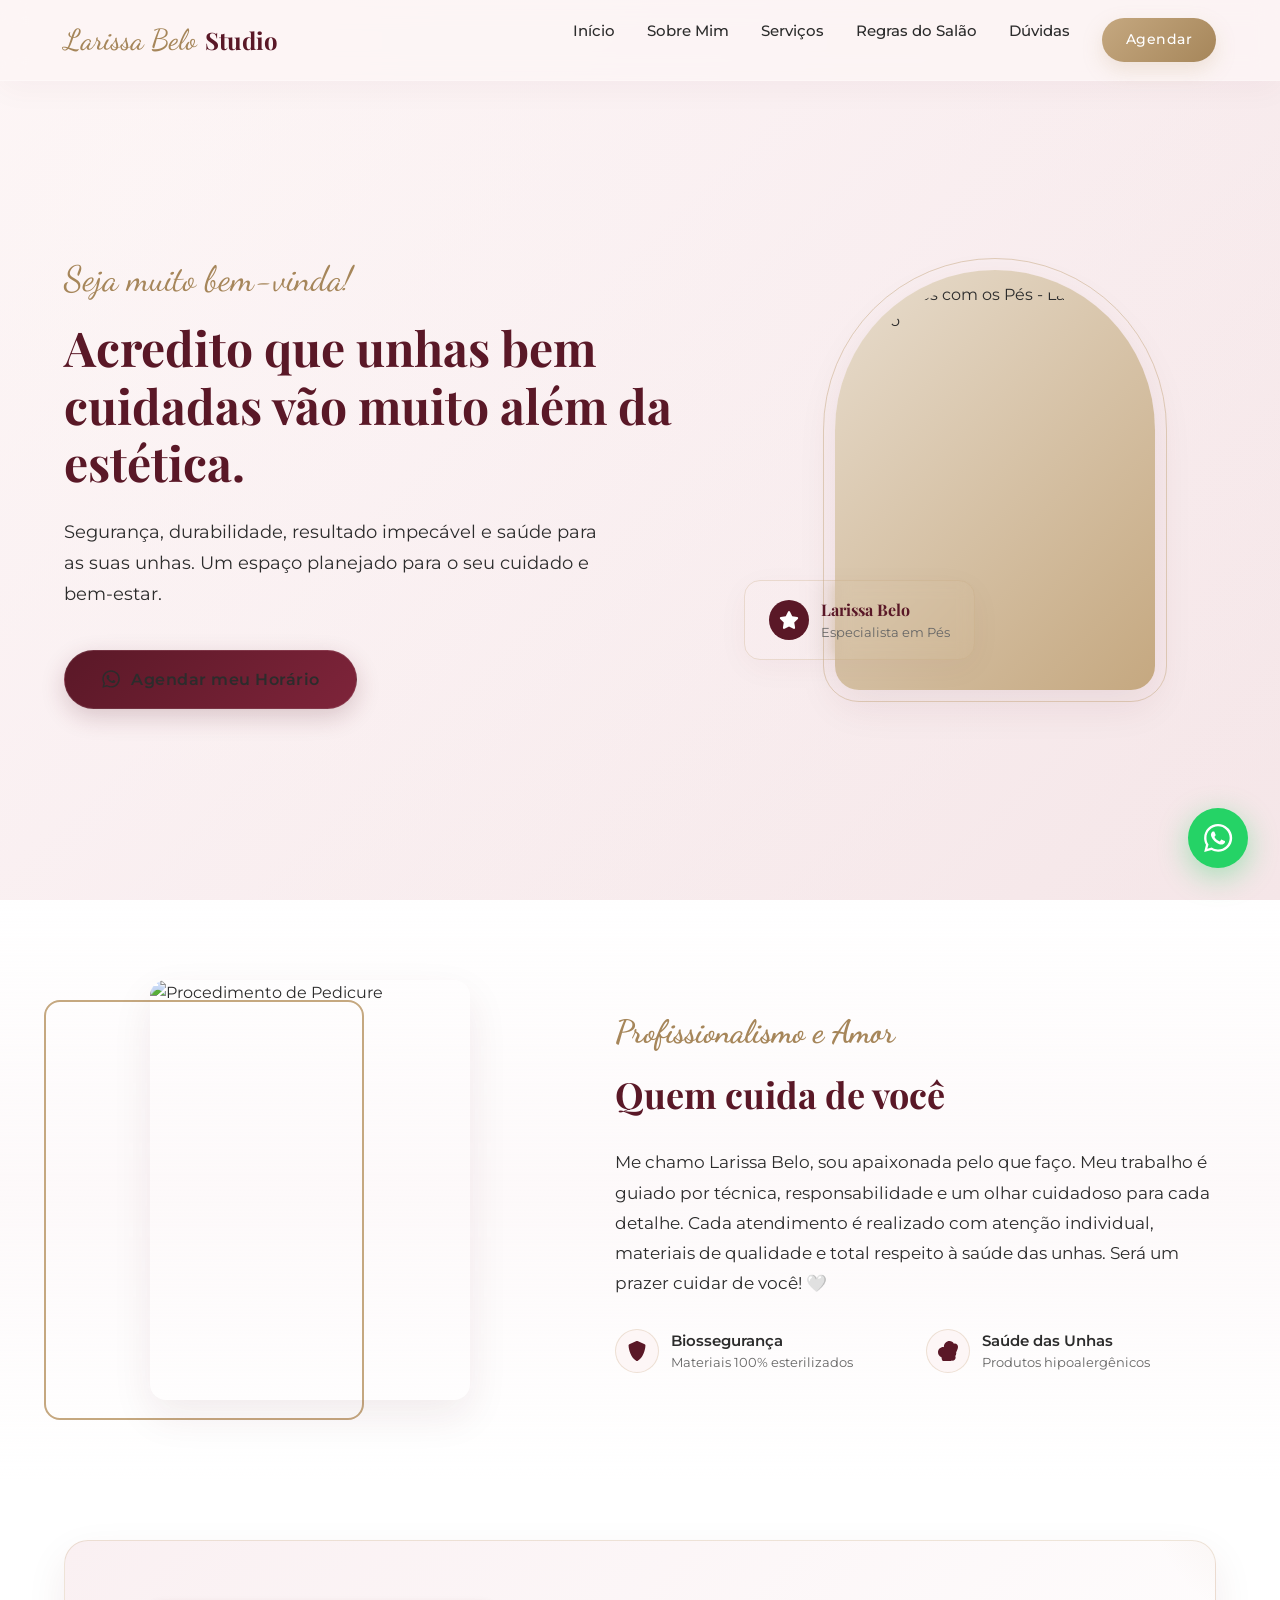
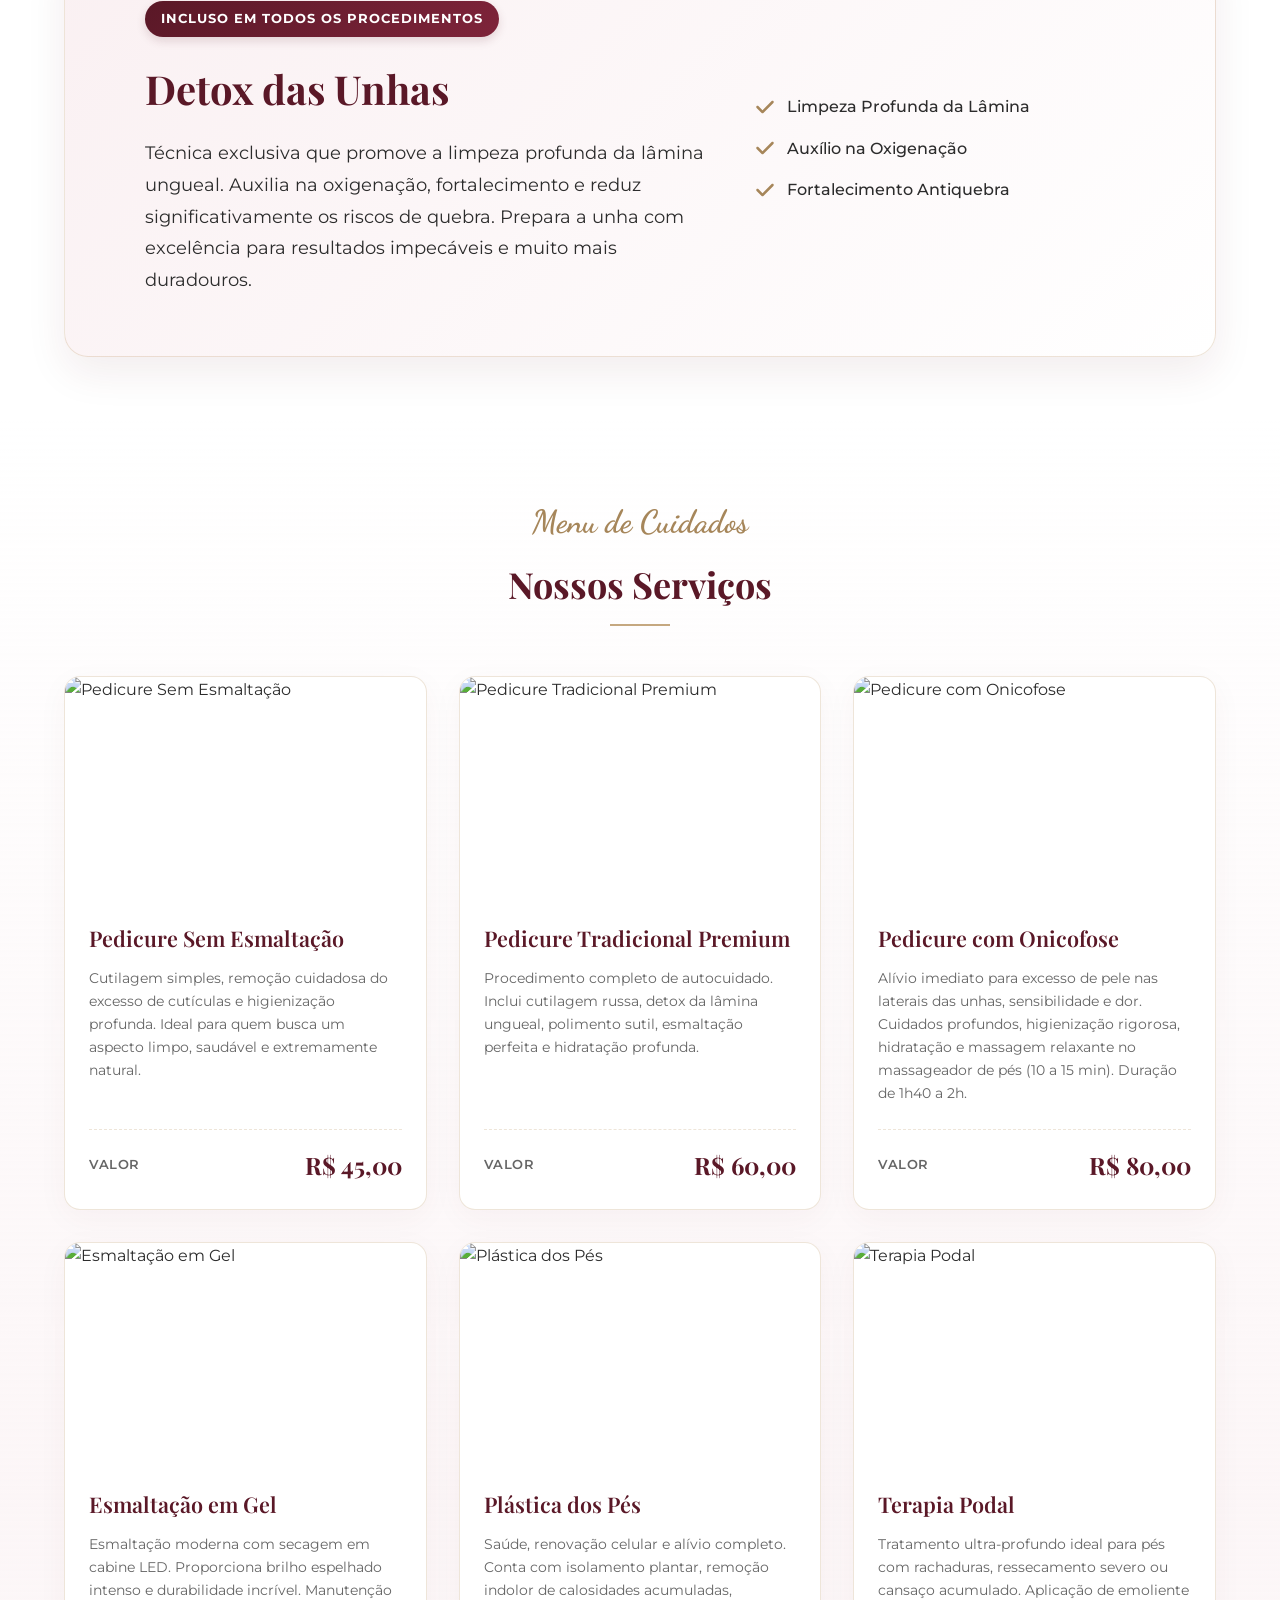
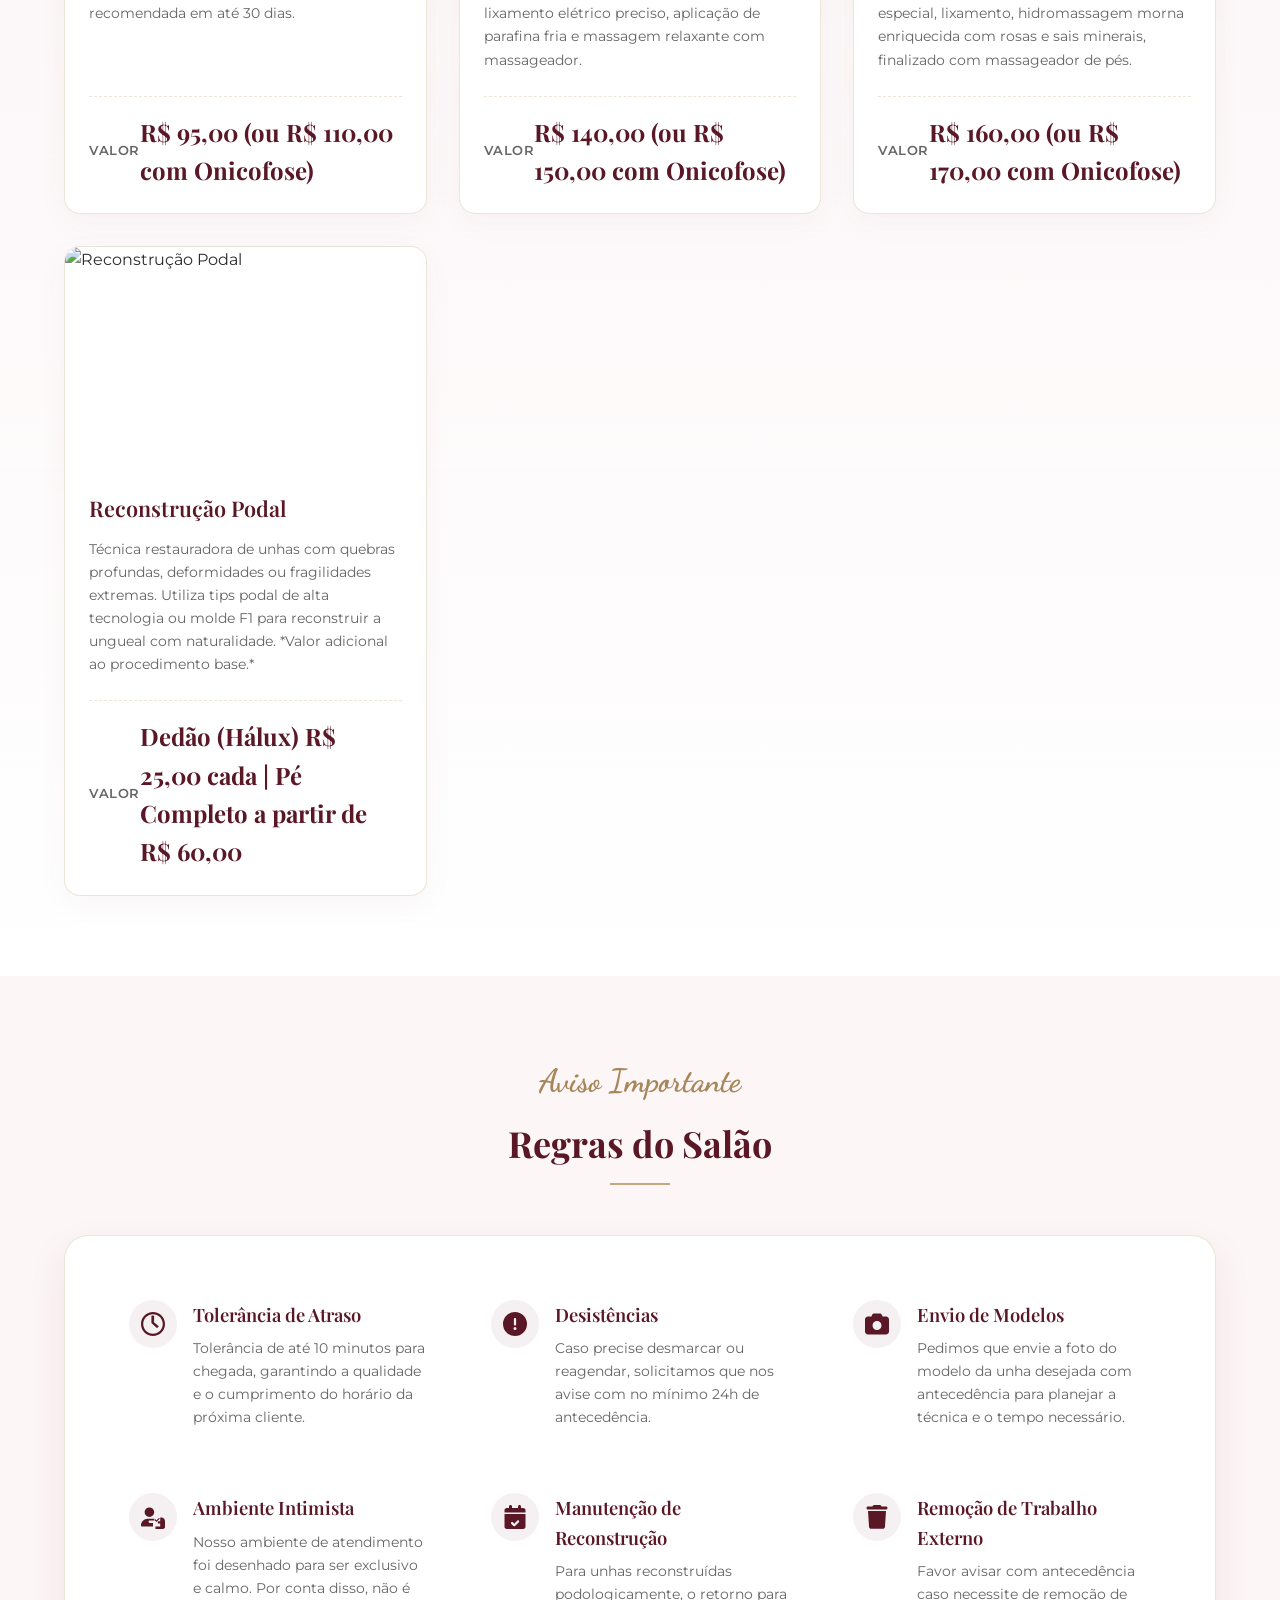
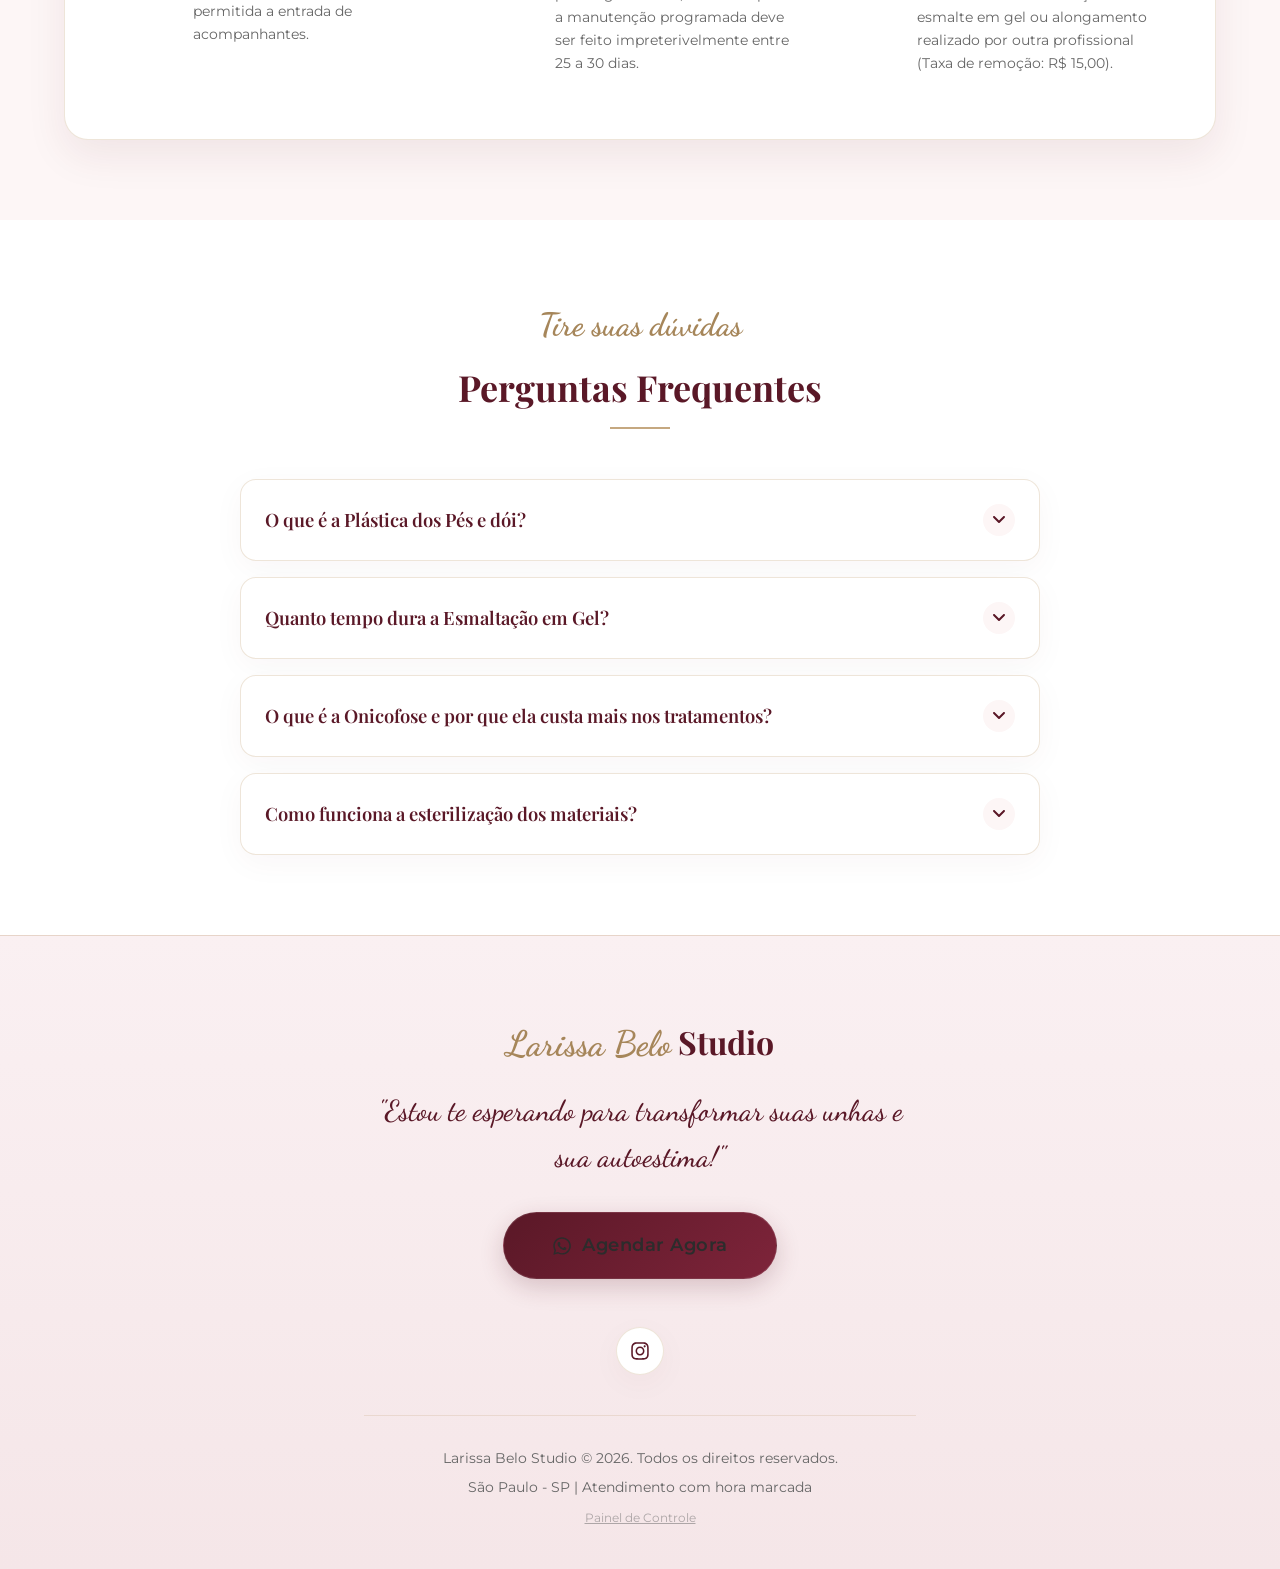
==== commit 02f3a32b: "Update index.html" ====
--- a/index.html
+++ b/index.html
@@ -58,7 +58,7 @@
         </div>
         <div class="hero-image-wrapper">
           <div class="hero-image-frame">
-            <img src="./images/Captura de tela 2026-07-17 002843.png" alt="Cuidados com os Pés - Larissa Belo Studio">
+            <img src="./images2/larissa1.jpg" alt="Cuidados com os Pés - Larissa Belo Studio">
           </div>
           <div class="hero-badge">
             <div class="hero-badge-icon">
@@ -81,7 +81,7 @@
       <div class="container about-grid reveal">
         <div class="about-image-wrapper">
           <div class="about-image-frame">
-            <img src="./images/Captura de tela 2026-07-17 003404.png" alt="Procedimento de Pedicure">
+            <img src="./images2/larissa2.jpg" alt="Procedimento de Pedicure">
           </div>
           <div class="about-image-border"></div>
         </div>
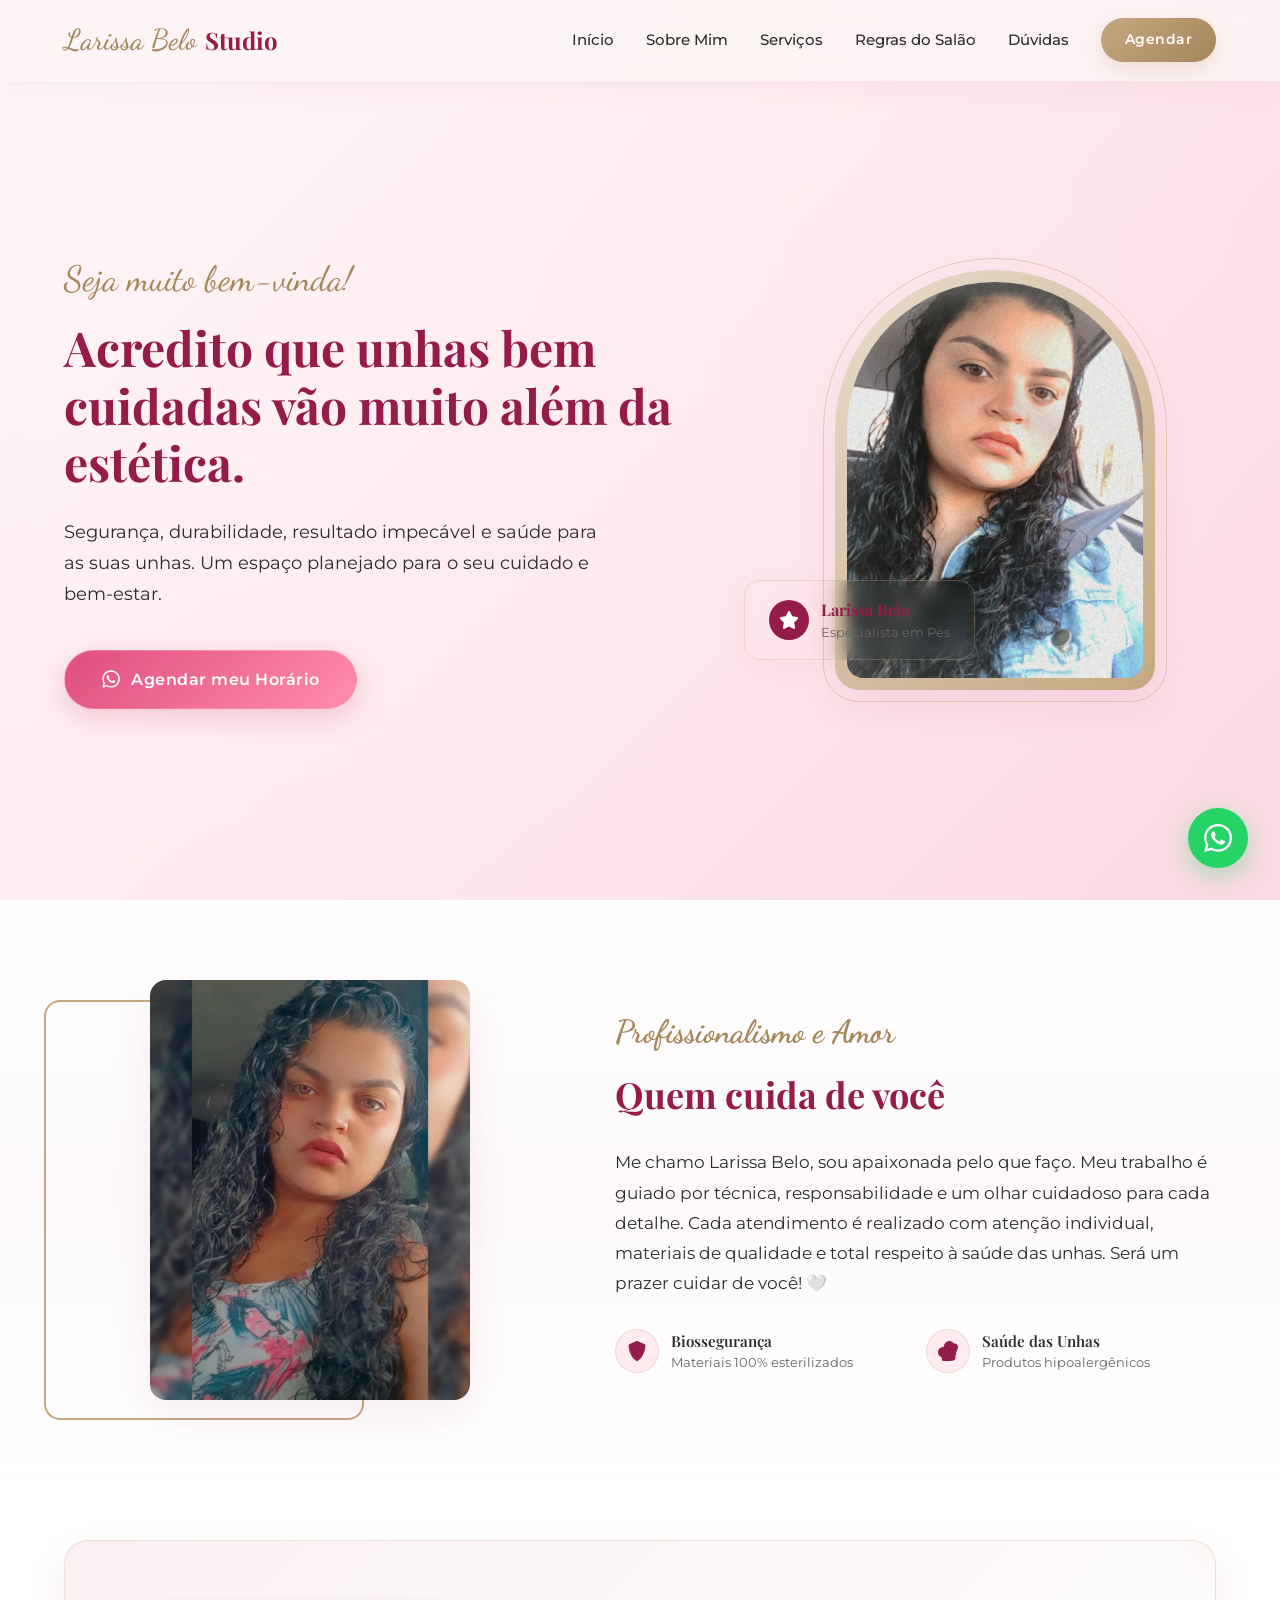
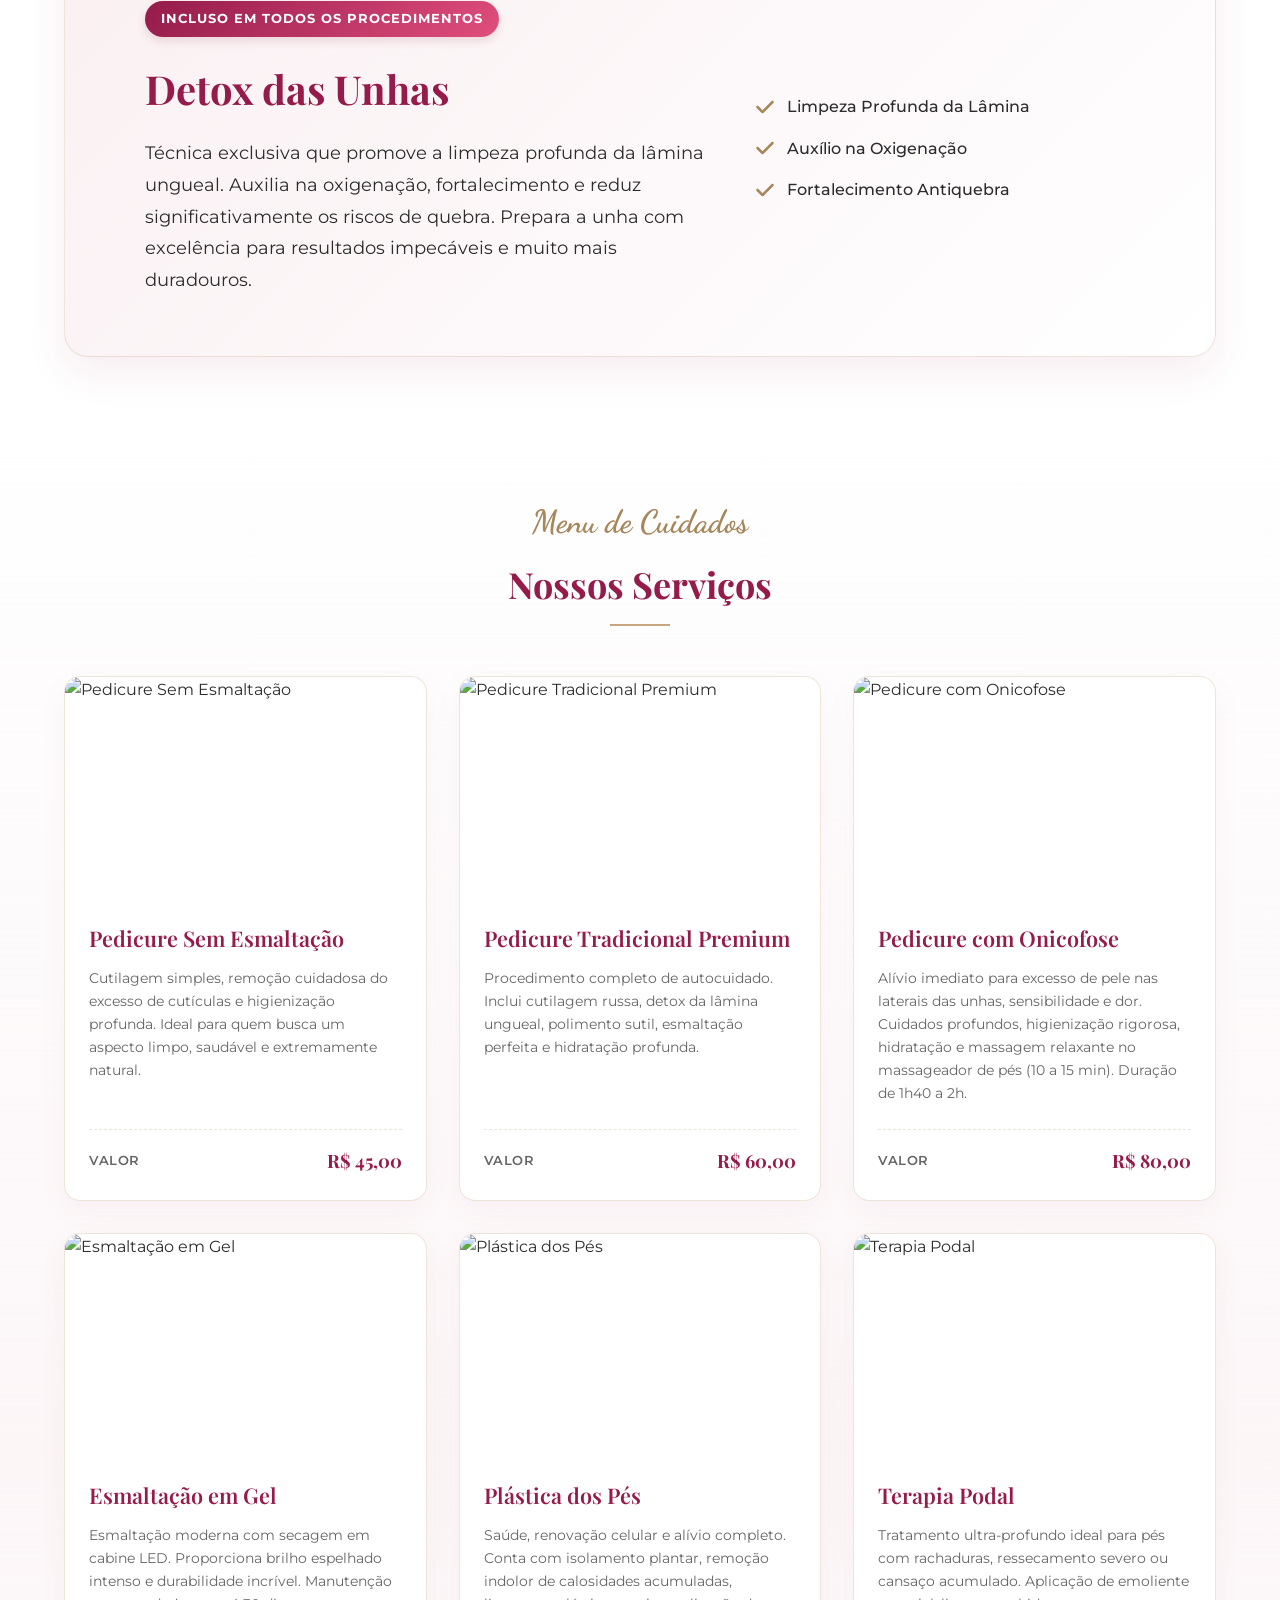
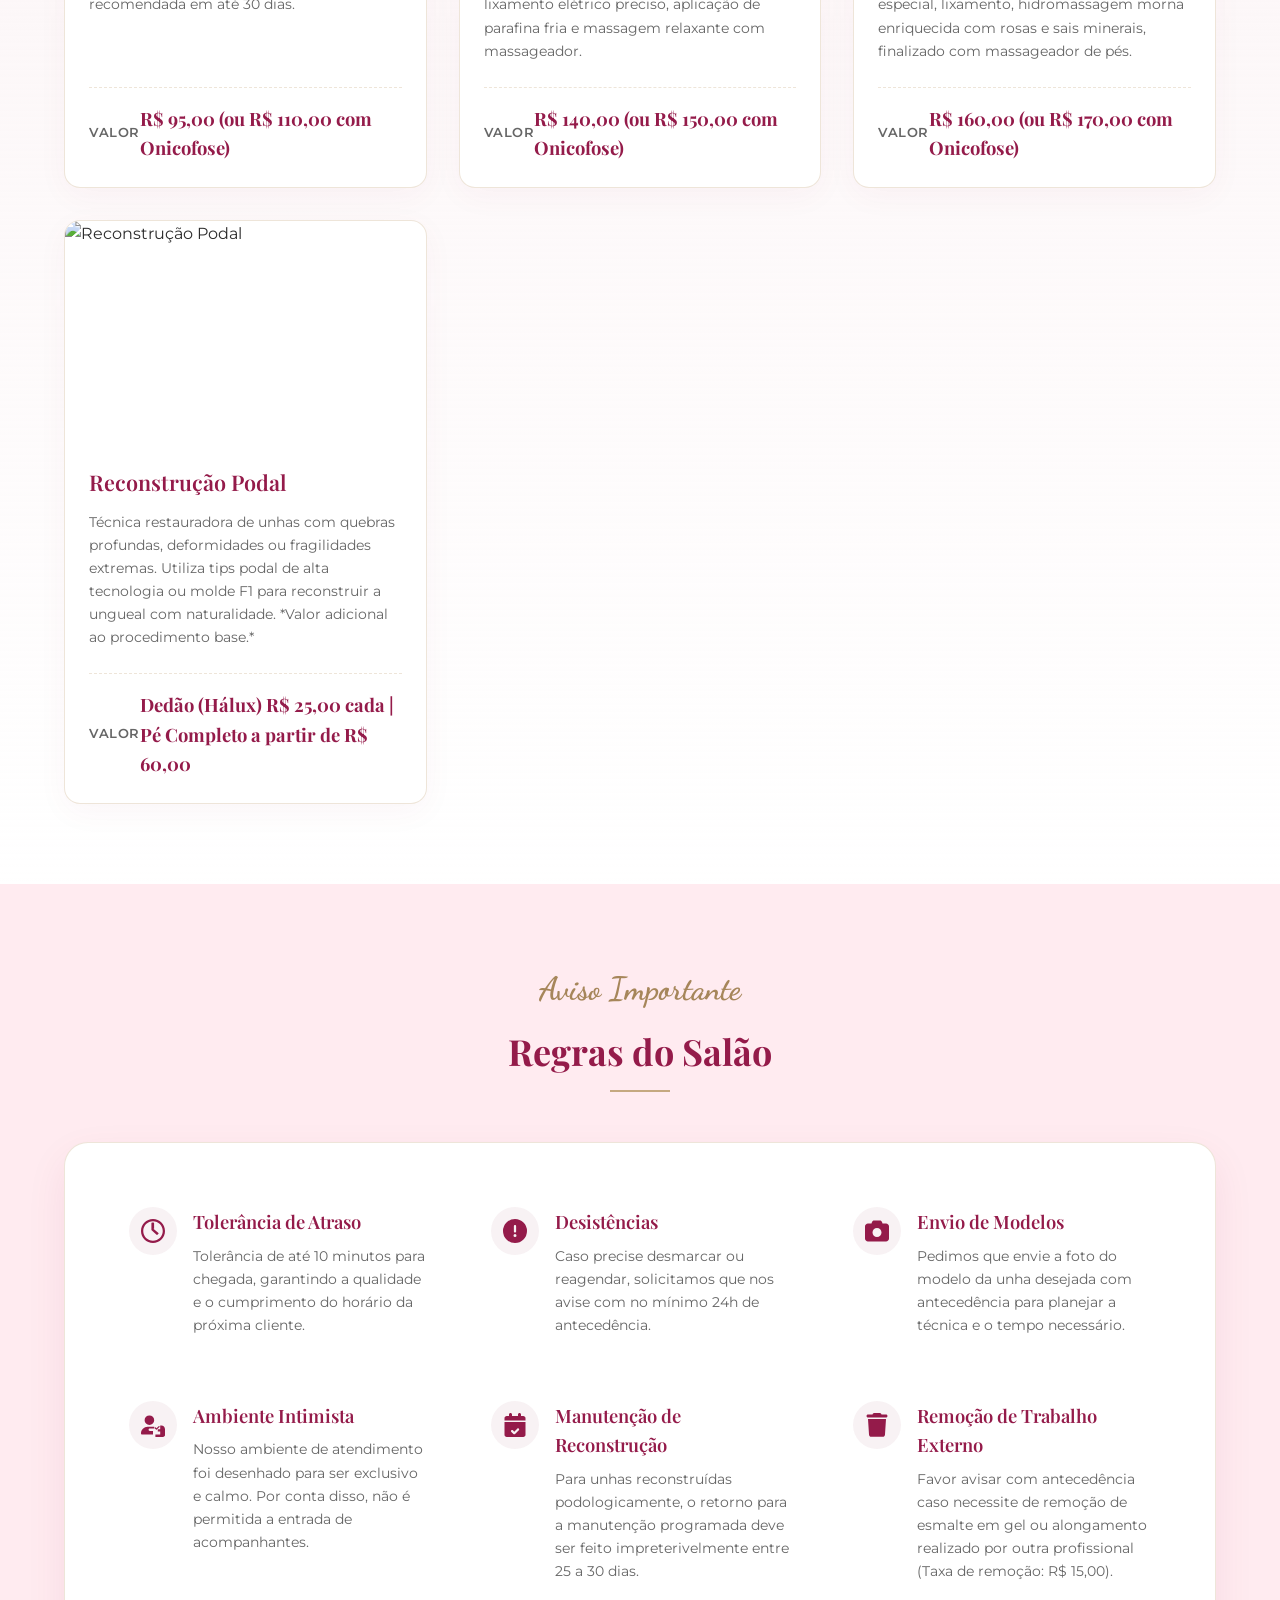
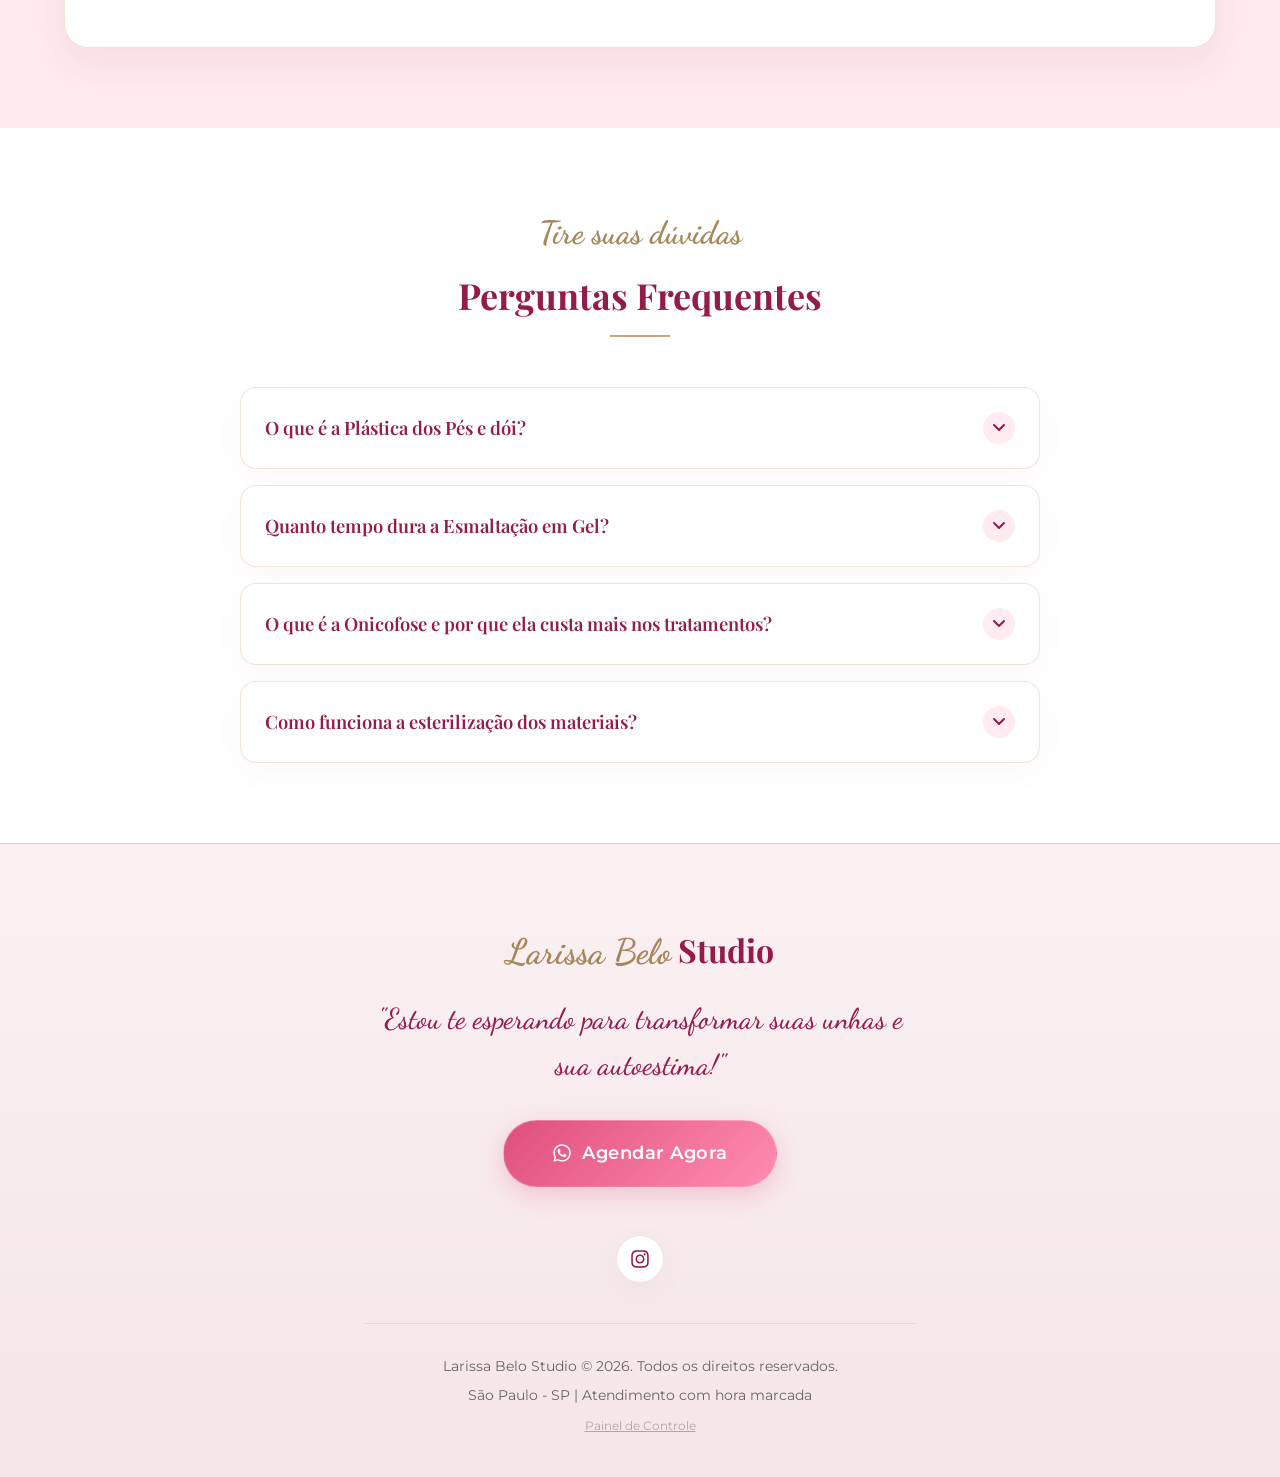
==== commit fc7f19c1: "Contact: Updated WhatsApp phone number to 11924993538 across landing page" ====
--- a/index.html
+++ b/index.html
@@ -47,7 +47,7 @@
           <h1 class="hero-title">Acredito que unhas bem cuidadas vão muito além da estética.</h1>
           <p class="hero-subtitle">Segurança, durabilidade, resultado impecável e saúde para as suas unhas. Um espaço planejado para o seu cuidado e bem-estar.</p>
           <div class="hero-cta">
-            <a href="https://wa.me/5511915673649?text=Olá%20Larissa,%20gostaria%20de%20agendar%20um%20horário." target="_blank" class="btn btn-primary" id="heroCTA">
+            <a href="https://wa.me/5511924993538?text=Olá%20Larissa,%20gostaria%20de%20agendar%20um%20horário." target="_blank" class="btn btn-primary" id="heroCTA">
               <!-- WhatsApp SVG Icon -->
               <svg xmlns="http://www.w3.org/2000/svg" viewBox="0 0 448 512">
                 <path d="M380.9 97.1C339 55.1 283.2 32 223.9 32c-122.4 0-222 99.6-222 222 0 39.1 10.2 77.3 29.6 111L3 480l117.7-30.9c32.4 17.7 68.9 27 106.1 27h.1c122.3 0 224.1-99.6 224.1-222 0-59.3-25.2-115-67.1-157zm-157 341.6c-33.2 0-65.7-8.9-94-25.7l-6.7-4-69.8 18.3L72 359.2l-4.4-7c-18.5-29.4-28.2-63.3-28.2-98.2 0-101.7 82.8-184.5 184.6-184.5 49.3 0 95.6 19.2 130.4 54.1 34.8 34.9 56.2 81.2 56.1 130.5 0 101.8-84.9 184.6-186.6 184.6zm101.2-138.2c-5.5-2.8-32.8-16.2-37.9-18-5.1-1.9-8.8-2.8-12.5 2.8-3.7 5.6-14.3 18-17.6 21.8-3.2 3.7-6.5 4.2-12 1.4-32.6-16.3-54-29.1-75.5-66-5.7-9.8 5.7-9.1 16.3-30.3 1.8-3.7 .9-6.9-.5-9.7-1.4-2.8-12.5-30.1-17.1-41.2-4.5-10.8-9.1-9.3-12.5-9.5-3.2-.2-6.9-.2-10.6-.2-3.7 0-9.7 1.4-14.8 6.9-5.1 5.6-19.4 19-19.4 46.3 0 27.3 19.9 53.7 22.6 57.4 2.8 3.7 39.1 59.7 94.8 83.8 35.2 15.2 49 16.5 66.6 13.9 10.7-1.6 32.8-13.4 37.4-26.4 4.6-13 4.6-24.1 3.2-26.4-1.3-2.5-5-3.9-10.5-6.6z"/>
@@ -340,7 +340,7 @@
       </p>
       
       <div class="footer-cta-wrapper">
-        <a href="https://wa.me/5511915673649?text=Olá%20Larissa,%20gostaria%20de%20agendar%20um%20horário." target="_blank" class="btn btn-primary" id="footerCTA">
+        <a href="https://wa.me/5511924993538?text=Olá%20Larissa,%20gostaria%20de%20agendar%20um%20horário." target="_blank" class="btn btn-primary" id="footerCTA">
           <!-- WhatsApp SVG Icon -->
           <svg xmlns="http://www.w3.org/2000/svg" viewBox="0 0 448 512">
             <path d="M380.9 97.1C339 55.1 283.2 32 223.9 32c-122.4 0-222 99.6-222 222 0 39.1 10.2 77.3 29.6 111L3 480l117.7-30.9c32.4 17.7 68.9 27 106.1 27h.1c122.3 0 224.1-99.6 224.1-222 0-59.3-25.2-115-67.1-157zm-157 341.6c-33.2 0-65.7-8.9-94-25.7l-6.7-4-69.8 18.3L72 359.2l-4.4-7c-18.5-29.4-28.2-63.3-28.2-98.2 0-101.7 82.8-184.5 184.6-184.5 49.3 0 95.6 19.2 130.4 54.1 34.8 34.9 56.2 81.2 56.1 130.5 0 101.8-84.9 184.6-186.6 184.6zm101.2-138.2c-5.5-2.8-32.8-16.2-37.9-18-5.1-1.9-8.8-2.8-12.5 2.8-3.7 5.6-14.3 18-17.6 21.8-3.2 3.7-6.5 4.2-12 1.4-32.6-16.3-54-29.1-75.5-66-5.7-9.8 5.7-9.1 16.3-30.3 1.8-3.7 .9-6.9-.5-9.7-1.4-2.8-12.5-30.1-17.1-41.2-4.5-10.8-9.1-9.3-12.5-9.5-3.2-.2-6.9-.2-10.6-.2-3.7 0-9.7 1.4-14.8 6.9-5.1 5.6-19.4 19-19.4 46.3 0 27.3 19.9 53.7 22.6 57.4 2.8 3.7 39.1 59.7 94.8 83.8 35.2 15.2 49 16.5 66.6 13.9 10.7-1.6 32.8-13.4 37.4-26.4 4.6-13 4.6-24.1 3.2-26.4-1.3-2.5-5-3.9-10.5-6.6z"/>
@@ -367,7 +367,7 @@
   </footer>
 
   <!-- Floating WhatsApp Button -->
-  <a href="https://wa.me/5511915673649?text=Olá%20Larissa,%20gostaria%20de%20agendar%20um%20horário." target="_blank" class="whatsapp-float" aria-label="Falar no WhatsApp" id="whatsappFloat">
+  <a href="https://wa.me/5511924993538?text=Olá%20Larissa,%20gostaria%20de%20agendar%20um%20horário." target="_blank" class="whatsapp-float" aria-label="Falar no WhatsApp" id="whatsappFloat">
     <!-- WhatsApp Icon SVG -->
     <svg xmlns="http://www.w3.org/2000/svg" viewBox="0 0 448 512">
       <path d="M380.9 97.1C339 55.1 283.2 32 223.9 32c-122.4 0-222 99.6-222 222 0 39.1 10.2 77.3 29.6 111L3 480l117.7-30.9c32.4 17.7 68.9 27 106.1 27h.1c122.3 0 224.1-99.6 224.1-222 0-59.3-25.2-115-67.1-157zm-157 341.6c-33.2 0-65.7-8.9-94-25.7l-6.7-4-69.8 18.3L72 359.2l-4.4-7c-18.5-29.4-28.2-63.3-28.2-98.2 0-101.7 82.8-184.5 184.6-184.5 49.3 0 95.6 19.2 130.4 54.1 34.8 34.9 56.2 81.2 56.1 130.5 0 101.8-84.9 184.6-186.6 184.6zm101.2-138.2c-5.5-2.8-32.8-16.2-37.9-18-5.1-1.9-8.8-2.8-12.5 2.8-3.7 5.6-14.3 18-17.6 21.8-3.2 3.7-6.5 4.2-12 1.4-32.6-16.3-54-29.1-75.5-66-5.7-9.8 5.7-9.1 16.3-30.3 1.8-3.7 .9-6.9-.5-9.7-1.4-2.8-12.5-30.1-17.1-41.2-4.5-10.8-9.1-9.3-12.5-9.5-3.2-.2-6.9-.2-10.6-.2-3.7 0-9.7 1.4-14.8 6.9-5.1 5.6-19.4 19-19.4 46.3 0 27.3 19.9 53.7 22.6 57.4 2.8 3.7 39.1 59.7 94.8 83.8 35.2 15.2 49 16.5 66.6 13.9 10.7-1.6 32.8-13.4 37.4-26.4 4.6-13 4.6-24.1 3.2-26.4-1.3-2.5-5-3.9-10.5-6.6z"/>
--- a/style.css
+++ b/style.css
@@ -2,14 +2,14 @@
 
 :root {
   /* Color Palette */
-  --bg-gradient: linear-gradient(135deg, #FDF6F6 0%, #FAF0F2 40%, #F5E6E8 100%);
-  --bg-soft-pink: #FDF6F6;
+  --bg-gradient: linear-gradient(135deg, #FFF5F7 0%, #FFEBF0 40%, #FFD6E3 100%);
+  --bg-soft-pink: #FFEBF0;
   --bg-card: #FFFFFF;
   --accent-gold: #C5A880;
   --accent-gold-dark: #A6865A;
   --accent-gold-light: #E8DDCE;
-  --text-marsala: #5A1827;
-  --text-marsala-light: #7E243A;
+  --text-marsala: #941B4A; /* Pure deep pink (no marsala/burgundy) */
+  --text-marsala-light: #E04E7D; /* Vibrant light pink */
   --text-dark: #2C2C2C;
   --text-muted: #666666;
   
@@ -19,10 +19,10 @@
   --font-body: 'Montserrat', sans-serif;
   
   /* Layout & Shadows */
-  --shadow-light: 0 8px 32px 0 rgba(90, 24, 39, 0.04);
-  --shadow-medium: 0 16px 40px 0 rgba(90, 24, 39, 0.08);
+  --shadow-light: 0 8px 32px 0 rgba(148, 27, 74, 0.04);
+  --shadow-medium: 0 16px 40px 0 rgba(148, 27, 74, 0.08);
   --shadow-gold: 0 8px 20px 0 rgba(197, 168, 128, 0.25);
-  --shadow-marsala: 0 8px 25px 0 rgba(90, 24, 39, 0.2);
+  --shadow-marsala: 0 8px 25px 0 rgba(148, 27, 74, 0.2);
   --border-glass: rgba(255, 255, 255, 0.4);
   --border-gold: 1px solid rgba(197, 168, 128, 0.3);
   
@@ -57,6 +57,10 @@
   line-height: 1.6;
   overflow-x: hidden;
   position: relative;
+}
+
+h1, h2, h3, h4, h5, h6 {
+  font-family: var(--font-title);
 }
 
 /* Custom Scrollbar */
@@ -150,19 +154,21 @@
   border: none;
   cursor: pointer;
   transition: var(--transition-bounce);
+  color: #FFFFFF !important;
 }
 
 .btn-primary {
-  background: linear-gradient(135deg, var(--text-marsala) 0%, var(--text-marsala-light) 100%);
-  color: var(--white-glass);
-  box-shadow: var(--shadow-marsala);
-  border: 1px solid rgba(255, 255, 255, 0.1);
+  background: linear-gradient(135deg, #E04E7D 0%, #FF8DAF 100%);
+  color: #FFFFFF !important;
+  box-shadow: 0 8px 25px rgba(224, 78, 125, 0.25);
+  border: 1px solid rgba(255, 255, 255, 0.2);
 }
 
 .btn-primary:hover {
   transform: translateY(-4px);
-  box-shadow: 0 12px 30px rgba(90, 24, 39, 0.35);
-  color: #FFFFFF;
+  background: linear-gradient(135deg, #C23A65 0%, #E04E7D 100%);
+  box-shadow: 0 12px 30px rgba(224, 78, 125, 0.4);
+  color: #FFFFFF !important;
 }
 
 .btn-primary:active {
@@ -171,7 +177,7 @@
 
 .btn-gold {
   background: linear-gradient(135deg, var(--accent-gold) 0%, var(--accent-gold-dark) 100%);
-  color: #FFFFFF;
+  color: #FFFFFF !important;
   box-shadow: var(--shadow-gold);
 }
 
@@ -241,11 +247,12 @@
 
 .nav-links {
   display: flex;
+  align-items: center;
   gap: 32px;
   list-style: none;
 }
 
-.nav-links a {
+.nav-links a:not(.btn) {
   font-size: 0.95rem;
   font-weight: 500;
   color: var(--text-dark);
@@ -253,7 +260,7 @@
   padding: 8px 0;
 }
 
-.nav-links a::after {
+.nav-links a:not(.btn)::after {
   content: '';
   position: absolute;
   bottom: 0;
@@ -264,11 +271,11 @@
   transition: var(--transition-smooth);
 }
 
-.nav-links a:hover {
-  color: var(--text-marsala);
-}
-
-.nav-links a:hover::after {
+.nav-links a:not(.btn):hover {
+  color: var(--text-marsala);
+}
+
+.nav-links a:not(.btn):hover::after {
   width: 100%;
 }
 
@@ -576,7 +583,7 @@
   letter-spacing: 1px;
   display: inline-block;
   margin-bottom: 20px;
-  box-shadow: 0 4px 10px rgba(90, 24, 39, 0.15);
+  box-shadow: 0 4px 10px rgba(138, 37, 66, 0.15);
 }
 
 .detox-title {
@@ -704,7 +711,7 @@
 
 .service-price {
   font-family: var(--font-title);
-  font-size: 1.5rem;
+  font-size: 1.15rem;
   color: var(--text-marsala);
   font-weight: 700;
 }
@@ -745,7 +752,7 @@
   width: 48px;
   height: 48px;
   border-radius: 50%;
-  background: rgba(90, 24, 39, 0.06);
+  background: rgba(138, 37, 66, 0.06);
   color: var(--text-marsala);
   display: flex;
   align-items: center;
@@ -1224,3 +1231,241 @@
     grid-template-columns: 1fr;
   }
 }
+
+/* ==========================================================================
+   Dashboard / Admin styles
+   ========================================================================== */
+.admin-page {
+  padding-top: 120px;
+  min-height: 100vh;
+  background: var(--bg-gradient);
+}
+
+.admin-header {
+  display: flex;
+  justify-content: space-between;
+  align-items: center;
+  margin-bottom: 40px;
+  border-bottom: var(--border-gold);
+  padding-bottom: 24px;
+  flex-wrap: wrap;
+  gap: 20px;
+}
+
+.admin-title {
+  font-family: var(--font-title);
+  color: var(--text-marsala);
+  font-size: 2rem;
+  font-weight: 700;
+}
+
+.admin-grid {
+  display: grid;
+  grid-template-columns: 1fr 1.5fr;
+  gap: 40px;
+  align-items: start;
+}
+
+@media (max-width: 992px) {
+  .admin-grid {
+    grid-template-columns: 1fr;
+  }
+}
+
+.admin-card {
+  background: var(--bg-card);
+  border-radius: var(--radius-md);
+  border: var(--border-gold);
+  box-shadow: var(--shadow-medium);
+  padding: 32px;
+}
+
+.admin-card-title {
+  font-family: var(--font-title);
+  color: var(--text-marsala);
+  font-size: 1.4rem;
+  margin-bottom: 24px;
+  font-weight: 600;
+  border-bottom: 1px dashed rgba(197, 168, 128, 0.3);
+  padding-bottom: 12px;
+}
+
+/* Form Styles */
+.form-group {
+  margin-bottom: 20px;
+}
+
+.form-group label {
+  display: block;
+  font-size: 0.85rem;
+  font-weight: 600;
+  color: var(--text-dark);
+  margin-bottom: 8px;
+  text-transform: uppercase;
+  letter-spacing: 0.5px;
+}
+
+.form-control {
+  width: 100%;
+  padding: 12px 16px;
+  border-radius: var(--radius-sm);
+  border: 1px solid rgba(197, 168, 128, 0.4);
+  font-family: var(--font-body);
+  font-size: 0.95rem;
+  background-color: var(--bg-soft-pink);
+  color: var(--text-dark);
+  transition: var(--transition-smooth);
+}
+
+.form-control:focus {
+  outline: none;
+  border-color: var(--accent-gold-dark);
+  background-color: #FFFFFF;
+  box-shadow: 0 0 0 4px rgba(197, 168, 128, 0.15);
+}
+
+textarea.form-control {
+  resize: vertical;
+  min-height: 100px;
+}
+
+.form-actions {
+  display: flex;
+  gap: 16px;
+  margin-top: 24px;
+}
+
+.btn-secondary {
+  background: #FFFFFF;
+  color: var(--text-marsala) !important;
+  border: 1px solid var(--accent-gold);
+  box-shadow: var(--shadow-light);
+}
+
+.btn-secondary:hover {
+  background: var(--bg-soft-pink);
+  transform: translateY(-2px);
+}
+
+.btn-danger-outline {
+  background: transparent;
+  color: var(--text-marsala-light) !important;
+  border: 1px solid var(--text-marsala-light);
+}
+
+.btn-danger-outline:hover {
+  background: rgba(224, 78, 125, 0.05);
+  transform: translateY(-2px);
+}
+
+/* Admin Table / List */
+.services-list {
+  display: flex;
+  flex-direction: column;
+  gap: 16px;
+}
+
+.admin-service-item {
+  display: flex;
+  align-items: center;
+  gap: 20px;
+  background: var(--bg-soft-pink);
+  border: 1px solid rgba(197, 168, 128, 0.2);
+  border-radius: var(--radius-sm);
+  padding: 16px;
+  transition: var(--transition-smooth);
+}
+
+.admin-service-item:hover {
+  border-color: var(--accent-gold);
+  background: #FFFFFF;
+  box-shadow: var(--shadow-light);
+}
+
+.admin-service-img {
+  width: 60px;
+  height: 60px;
+  border-radius: var(--radius-sm);
+  object-fit: cover;
+  border: var(--border-gold);
+}
+
+.admin-service-info {
+  flex-grow: 1;
+}
+
+.admin-service-name {
+  font-family: var(--font-title);
+  font-size: 1.1rem;
+  color: var(--text-marsala);
+  font-weight: 600;
+  margin-bottom: 4px;
+}
+
+.admin-service-price {
+  font-weight: 700;
+  color: var(--text-dark);
+  font-size: 0.95rem;
+}
+
+.admin-service-actions {
+  display: flex;
+  gap: 10px;
+}
+
+.btn-action {
+  width: 36px;
+  height: 36px;
+  border-radius: 50%;
+  display: flex;
+  align-items: center;
+  justify-content: center;
+  border: none;
+  cursor: pointer;
+  transition: var(--transition-bounce);
+}
+
+.btn-action-edit {
+  background-color: var(--accent-gold-light);
+  color: var(--text-marsala);
+}
+
+.btn-action-edit:hover {
+  background-color: var(--accent-gold);
+  color: #FFFFFF;
+  transform: scale(1.1);
+}
+
+.btn-action-delete {
+  background-color: rgba(224, 78, 125, 0.1);
+  color: var(--text-marsala-light);
+}
+
+.btn-action-delete:hover {
+  background-color: var(--text-marsala-light);
+  color: #FFFFFF;
+  transform: scale(1.1);
+}
+
+.btn-action svg {
+  width: 18px;
+  height: 18px;
+  fill: currentColor;
+}
+
+/* Notifications */
+.alert {
+  padding: 12px 20px;
+  border-radius: var(--radius-sm);
+  margin-bottom: 24px;
+  font-weight: 500;
+  font-size: 0.9rem;
+  display: none;
+  animation: fadeInDown 0.4s ease;
+}
+
+.alert-success {
+  background-color: rgba(37, 211, 102, 0.1);
+  color: #20BA5A;
+  border: 1px solid rgba(37, 211, 102, 0.2);
+}
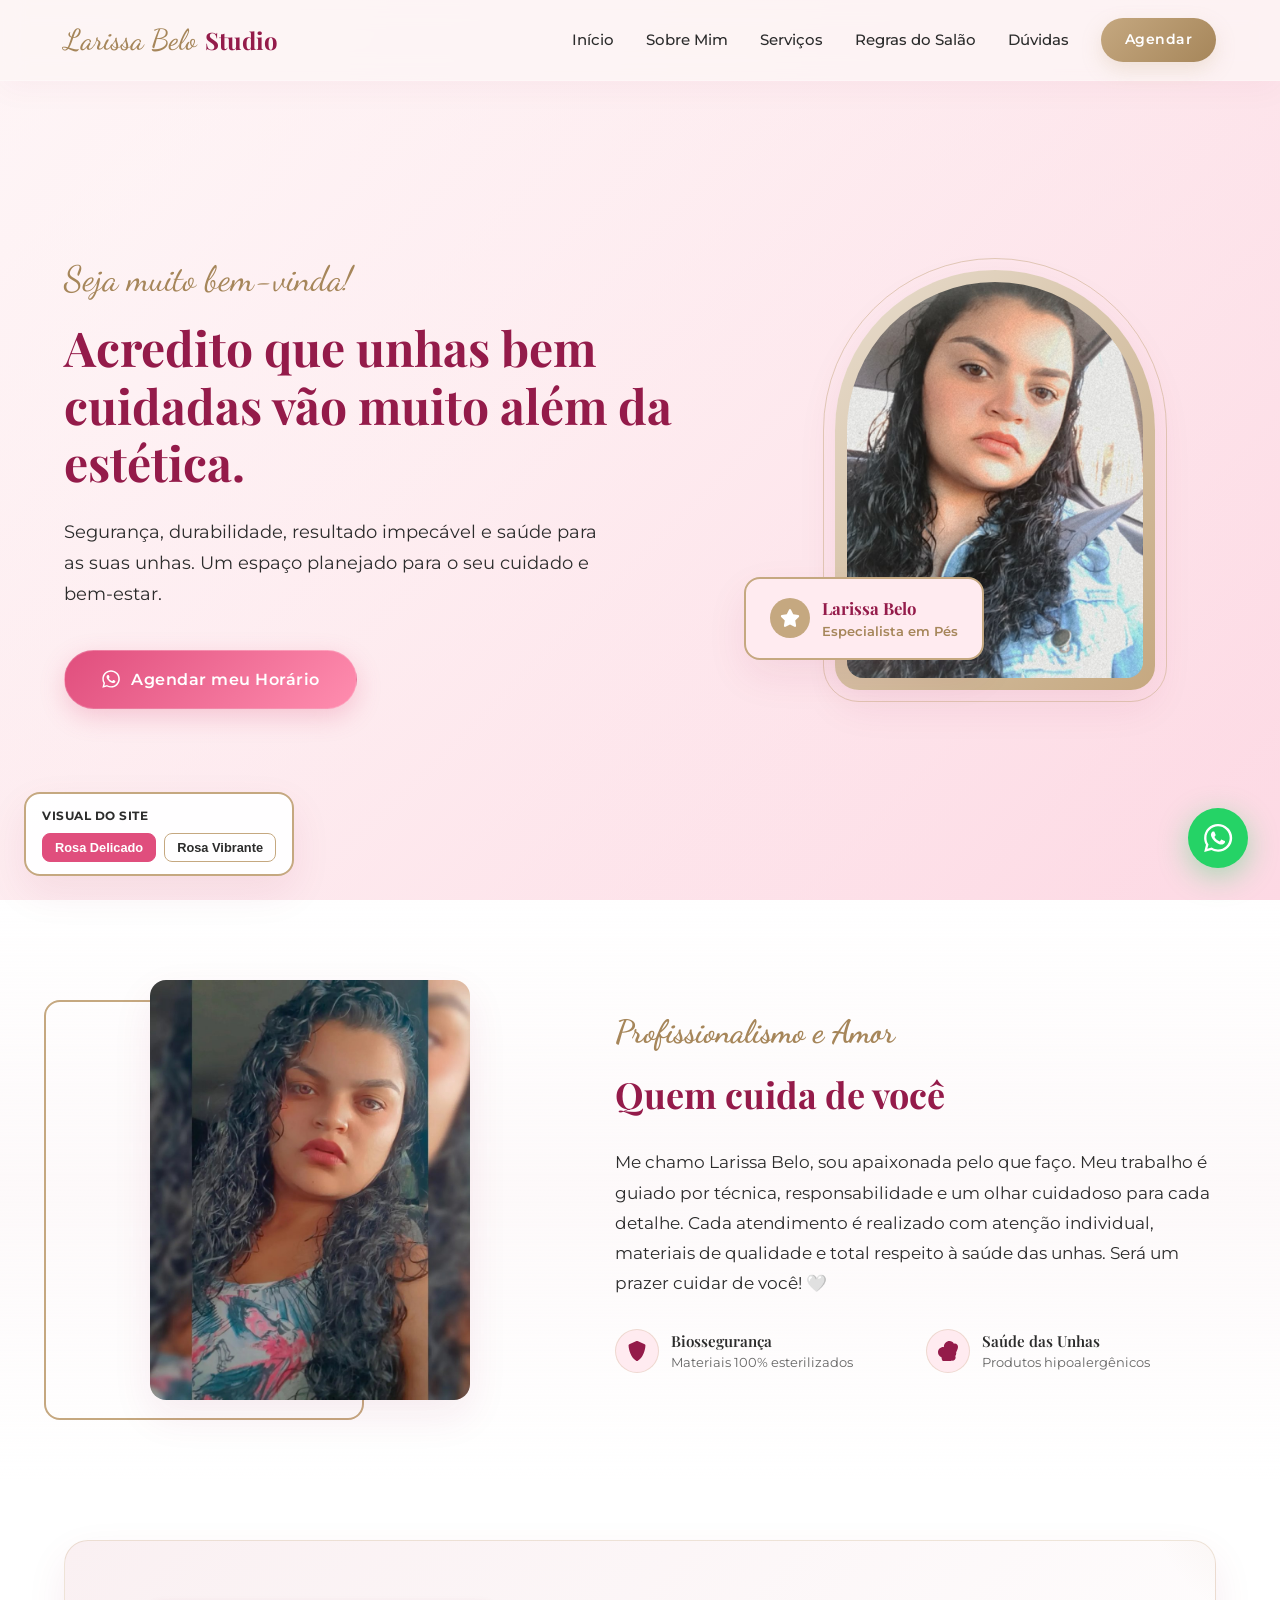
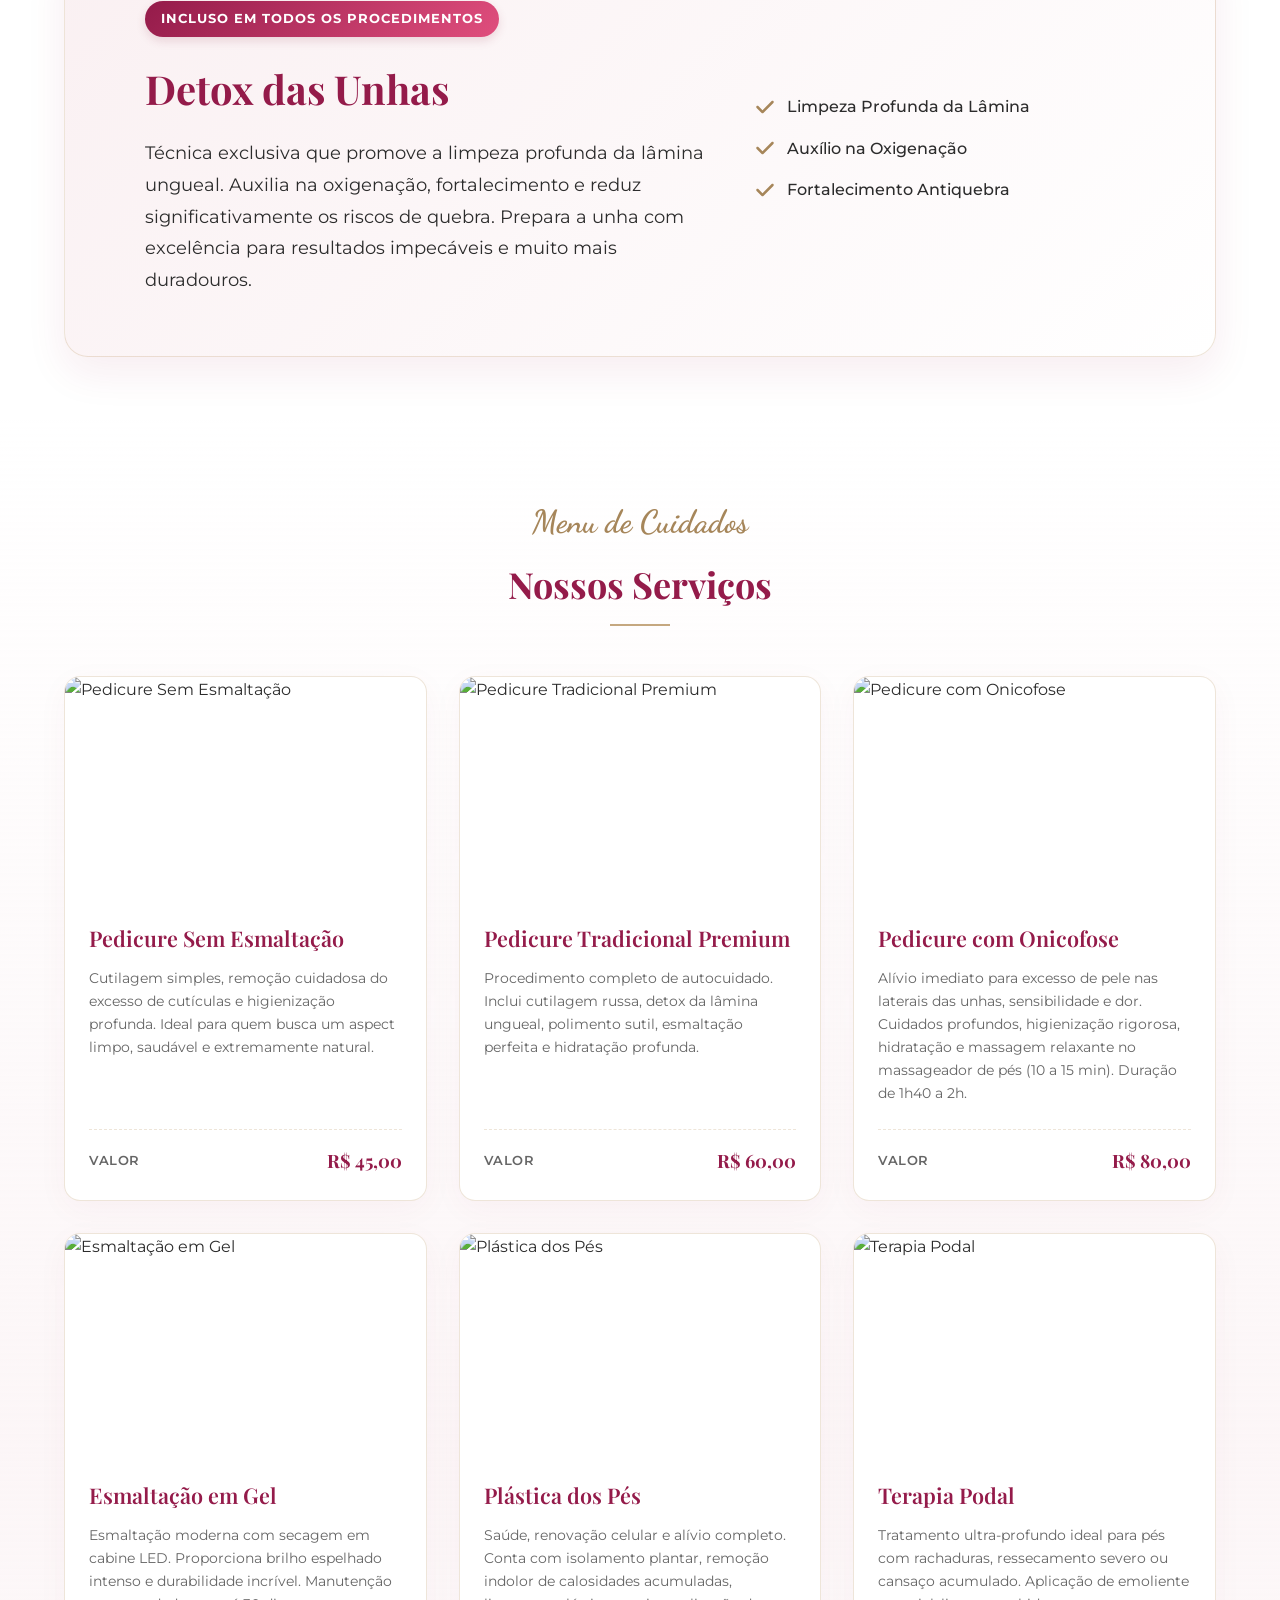
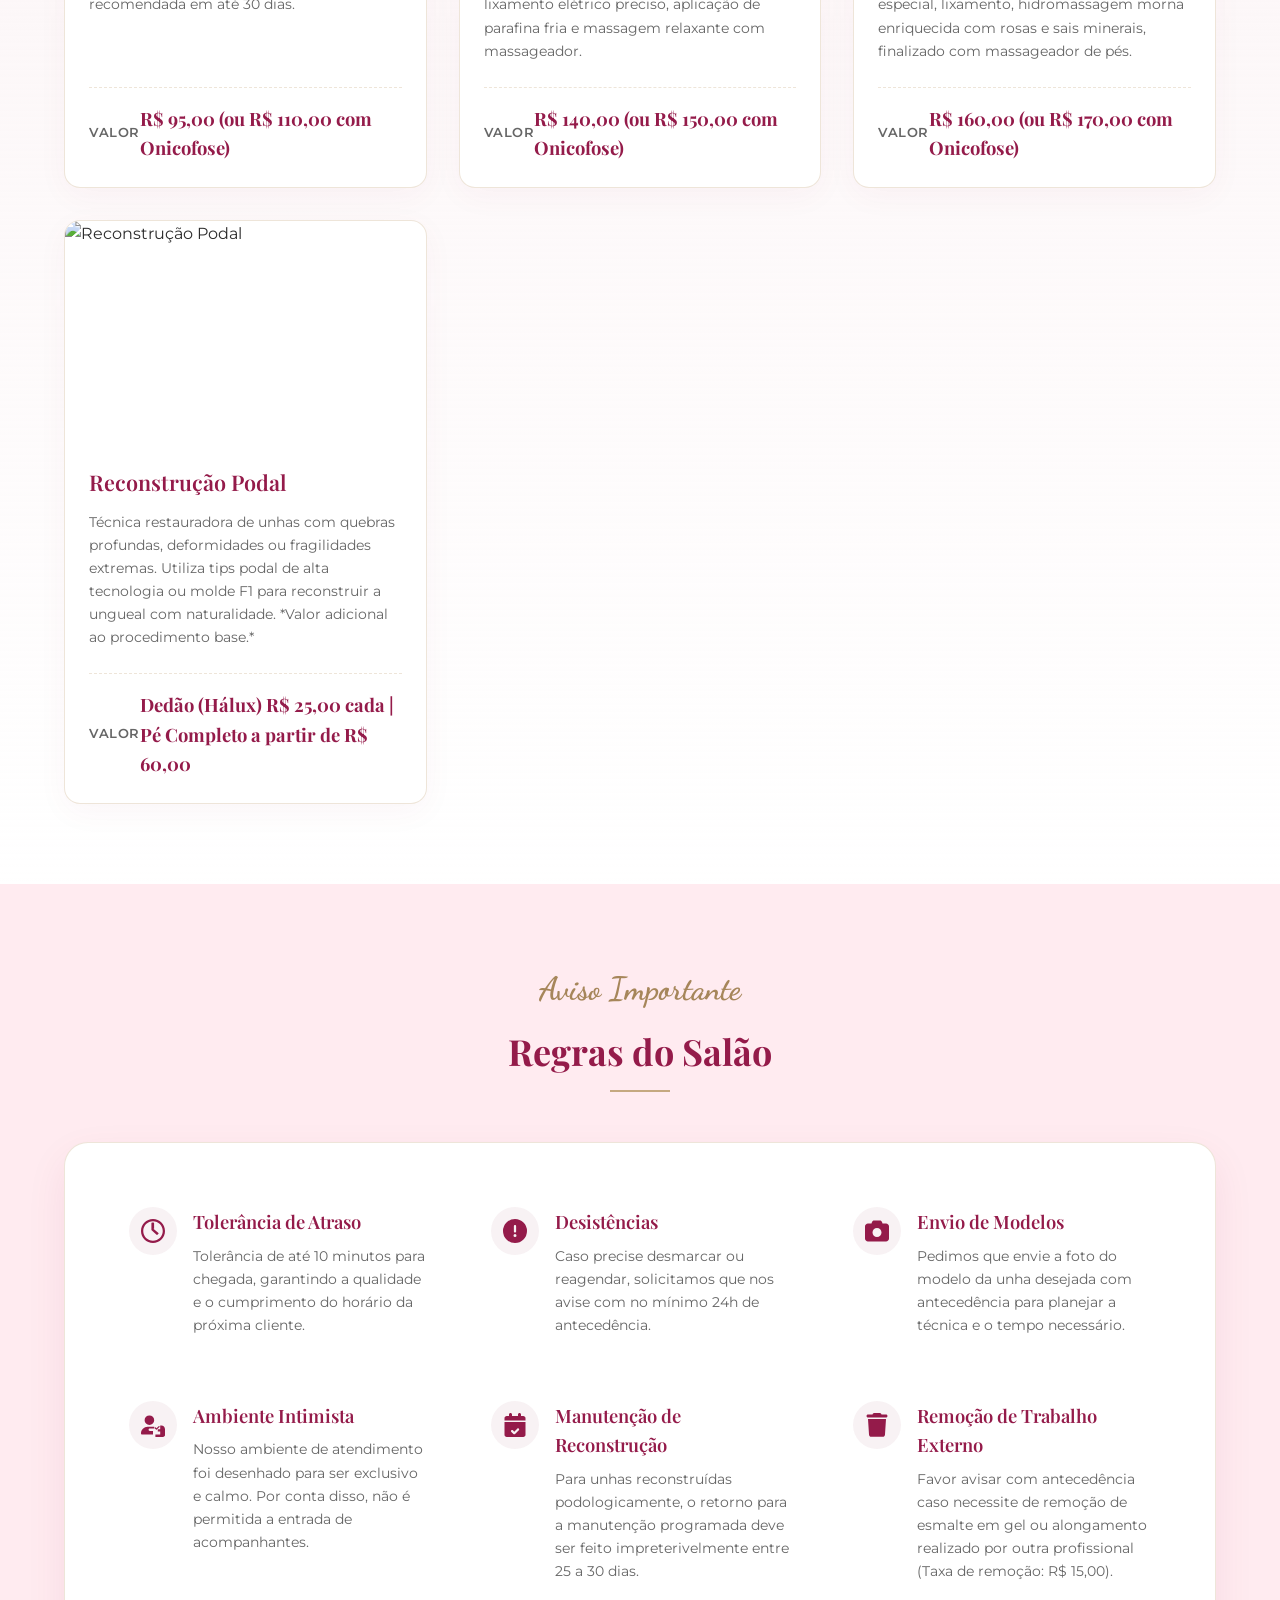
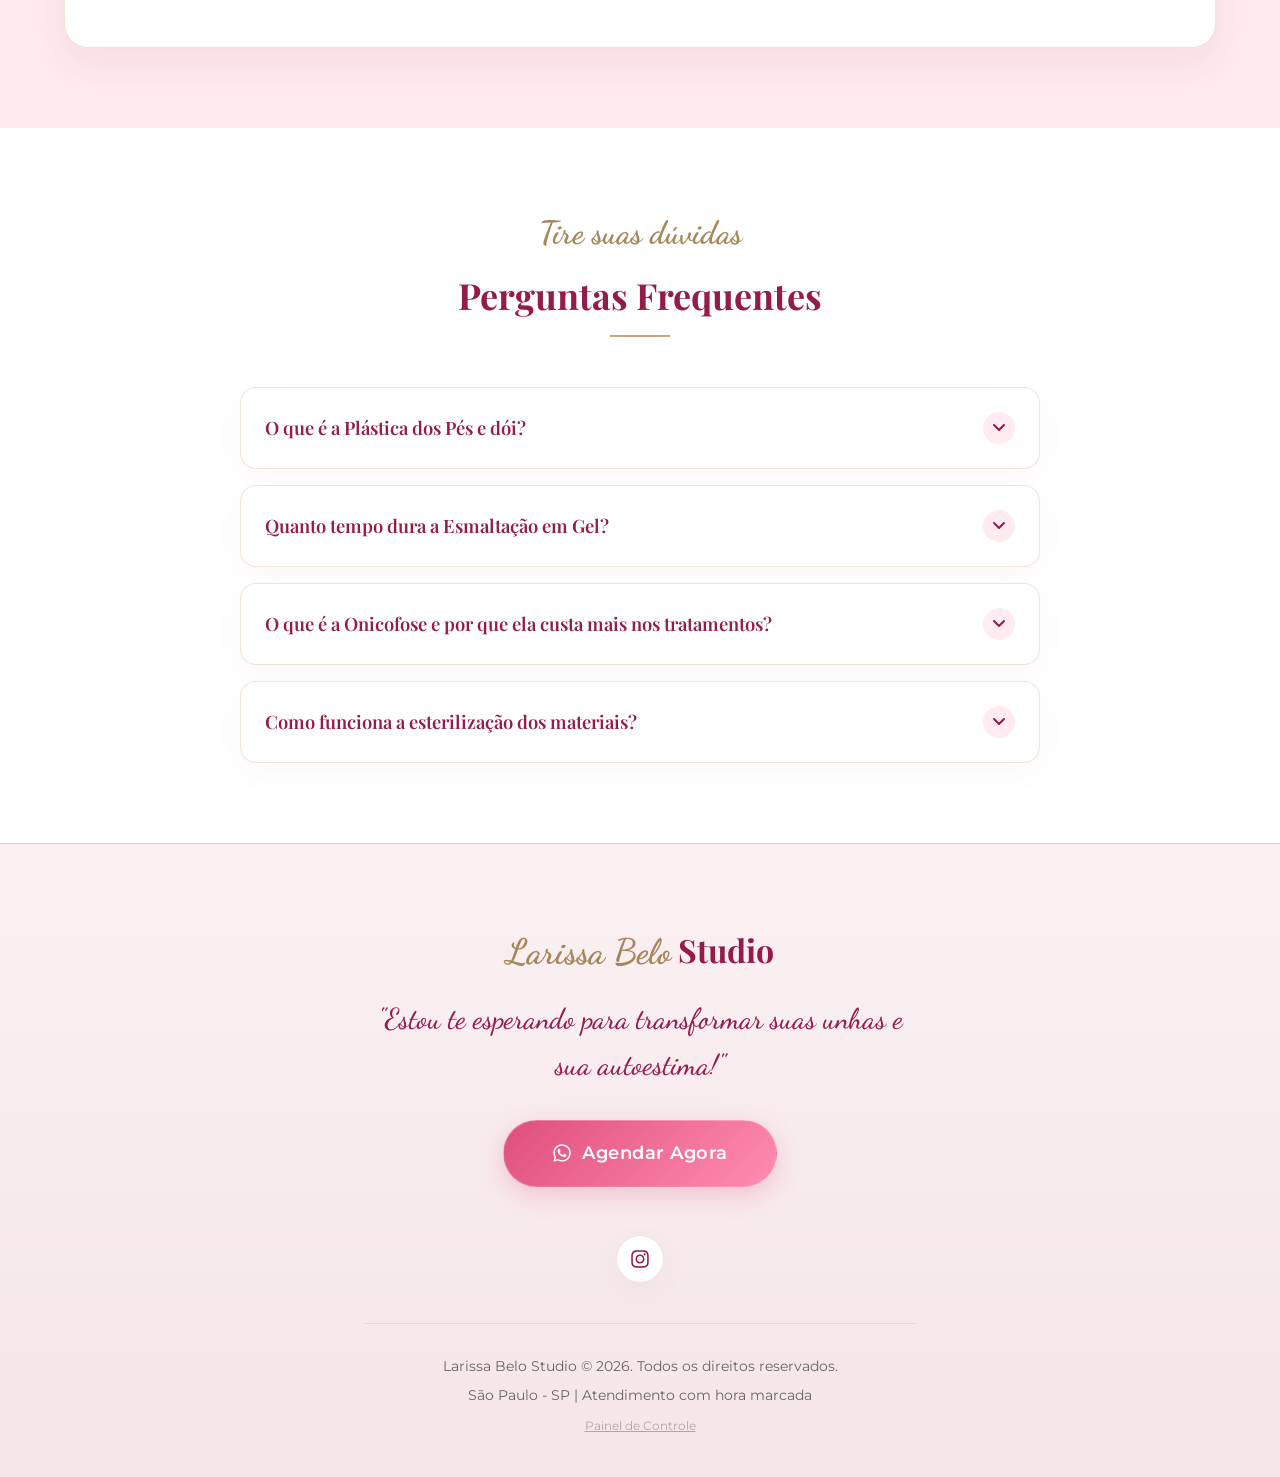
==== commit dc4dddf4: "Feature: Added floating theme switcher widget (Rosa Delicado vs Rosa Vibrante) to let the client pre" ====
--- a/index.html
+++ b/index.html
@@ -374,5 +374,14 @@
     </svg>
   </a>
 
+  <!-- Floating Theme Switcher Card -->
+  <div id="themeSwitcher" class="theme-switcher">
+    <div class="theme-switcher-title">Visual do Site</div>
+    <div class="theme-switcher-buttons">
+      <button id="themeClassicBtn" class="theme-btn active">Rosa Delicado</button>
+      <button id="themeVibrantBtn" class="theme-btn">Rosa Vibrante</button>
+    </div>
+  </div>
+
 </body>
 </html>
--- a/style.css
+++ b/style.css
@@ -12,6 +12,14 @@
   --text-marsala-light: #E04E7D; /* Vibrant light pink */
   --text-dark: #2C2C2C;
   --text-muted: #666666;
+
+  /* Button Gradient Variables */
+  --btn-grad-start: #E04E7D;
+  --btn-grad-end: #FF8DAF;
+  --btn-grad-hover-start: #C23A65;
+  --btn-grad-hover-end: #E04E7D;
+  --btn-shadow-color: rgba(224, 78, 125, 0.25);
+  --btn-shadow-hover-color: rgba(224, 78, 125, 0.4);
   
   /* Font Families */
   --font-cursive: 'Dancing Script', cursive;
@@ -35,6 +43,27 @@
   /* Transitions */
   --transition-smooth: all 0.4s cubic-bezier(0.25, 1, 0.5, 1);
   --transition-bounce: all 0.5s cubic-bezier(0.175, 0.885, 0.32, 1.275);
+}
+
+/* Vibrant Pink Theme Overrides */
+body.theme-vibrant-pink {
+  --bg-gradient: linear-gradient(135deg, #FFE3EC 0%, #FFB3C6 50%, #FF85A2 100%);
+  --bg-soft-pink: #FFC2D1;
+  --text-marsala: #C71585; /* Vibrant Magenta/Deep Hot Pink */
+  --text-marsala-light: #FF4081; /* High-intensity pink */
+  
+  /* Button Gradient overrides */
+  --btn-grad-start: #FF4081;
+  --btn-grad-end: #FF85A2;
+  --btn-grad-hover-start: #A31548;
+  --btn-grad-hover-end: #FF4081;
+  --btn-shadow-color: rgba(255, 64, 129, 0.3);
+  --btn-shadow-hover-color: rgba(255, 64, 129, 0.45);
+  
+  /* Shadows overrides */
+  --shadow-light: 0 8px 32px 0 rgba(199, 21, 133, 0.06);
+  --shadow-medium: 0 16px 40px 0 rgba(199, 21, 133, 0.1);
+  --shadow-marsala: 0 8px 25px 0 rgba(255, 64, 129, 0.3);
 }
 
 /* Base Styles */
@@ -158,16 +187,16 @@
 }
 
 .btn-primary {
-  background: linear-gradient(135deg, #E04E7D 0%, #FF8DAF 100%);
+  background: linear-gradient(135deg, var(--btn-grad-start) 0%, var(--btn-grad-end) 100%);
   color: #FFFFFF !important;
-  box-shadow: 0 8px 25px rgba(224, 78, 125, 0.25);
+  box-shadow: 0 8px 25px var(--btn-shadow-color);
   border: 1px solid rgba(255, 255, 255, 0.2);
 }
 
 .btn-primary:hover {
   transform: translateY(-4px);
-  background: linear-gradient(135deg, #C23A65 0%, #E04E7D 100%);
-  box-shadow: 0 12px 30px rgba(224, 78, 125, 0.4);
+  background: linear-gradient(135deg, var(--btn-grad-hover-start) 0%, var(--btn-grad-hover-end) 100%);
+  box-shadow: 0 12px 30px var(--btn-shadow-hover-color);
   color: #FFFFFF !important;
 }
 
@@ -395,13 +424,11 @@
   position: absolute;
   bottom: 30px;
   left: -30px;
-  background: var(--white-glass);
-  backdrop-filter: blur(8px);
-  -webkit-backdrop-filter: blur(8px);
-  border: var(--border-gold);
+  background: #FFEBF0; /* Solid soft pink background */
+  border: 2px solid var(--accent-gold); /* Gold border detail */
   padding: 16px 24px;
   border-radius: var(--radius-md);
-  box-shadow: var(--shadow-light);
+  box-shadow: var(--shadow-medium);
   display: flex;
   align-items: center;
   gap: 12px;
@@ -409,7 +436,7 @@
 }
 
 .hero-badge-icon {
-  background: var(--text-marsala);
+  background: var(--accent-gold); /* Gold badge icon container */
   width: 40px;
   height: 40px;
   border-radius: 50%;
@@ -428,12 +455,14 @@
 .hero-badge-text h4 {
   font-family: var(--font-title);
   color: var(--text-marsala);
-  font-size: 1rem;
+  font-size: 1.05rem;
+  font-weight: 700;
 }
 
 .hero-badge-text p {
   font-size: 0.8rem;
-  color: var(--text-muted);
+  color: var(--accent-gold-dark); /* Gold detail subtitle */
+  font-weight: 600;
 }
 
 /* Sobre Mim */
@@ -1469,3 +1498,55 @@
   color: #20BA5A;
   border: 1px solid rgba(37, 211, 102, 0.2);
 }
+
+/* Floating Theme Switcher widget */
+.theme-switcher {
+  position: fixed;
+  bottom: 24px;
+  left: 24px;
+  background: rgba(255, 255, 255, 0.95);
+  border: 2px solid var(--accent-gold);
+  border-radius: var(--radius-md);
+  padding: 12px 16px;
+  box-shadow: var(--shadow-medium);
+  z-index: 9999;
+  display: flex;
+  flex-direction: column;
+  gap: 8px;
+  font-family: var(--font-body);
+}
+
+.theme-switcher-title {
+  font-size: 0.75rem;
+  font-weight: 700;
+  text-transform: uppercase;
+  letter-spacing: 0.5px;
+  color: var(--text-dark);
+}
+
+.theme-switcher-buttons {
+  display: flex;
+  gap: 8px;
+}
+
+.theme-btn {
+  background: transparent;
+  border: 1px solid var(--accent-gold);
+  color: var(--text-dark);
+  padding: 6px 12px;
+  font-size: 0.8rem;
+  font-weight: 600;
+  border-radius: var(--radius-sm);
+  cursor: pointer;
+  transition: all 0.3s ease;
+}
+
+.theme-btn:hover {
+  background: var(--bg-soft-pink);
+}
+
+.theme-btn.active {
+  background: var(--text-marsala-light);
+  color: #FFFFFF;
+  border-color: var(--text-marsala-light);
+}
